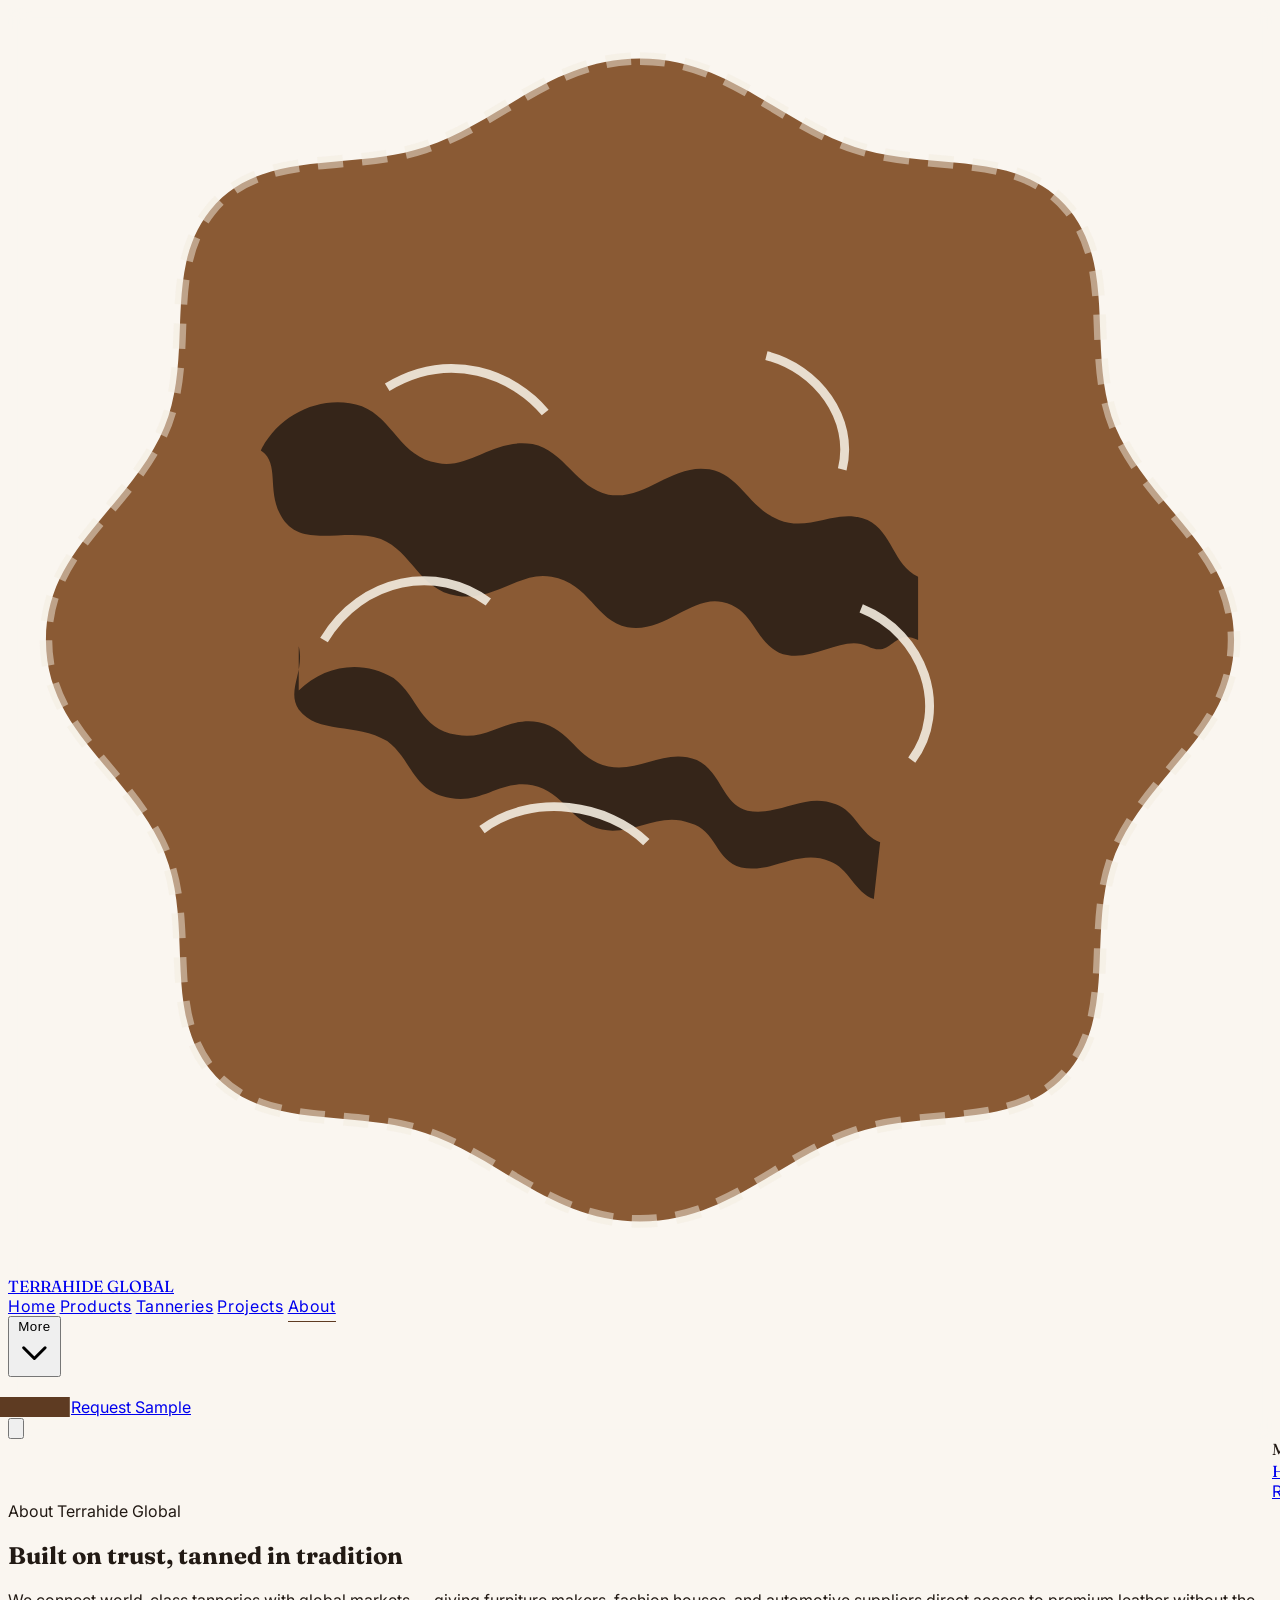
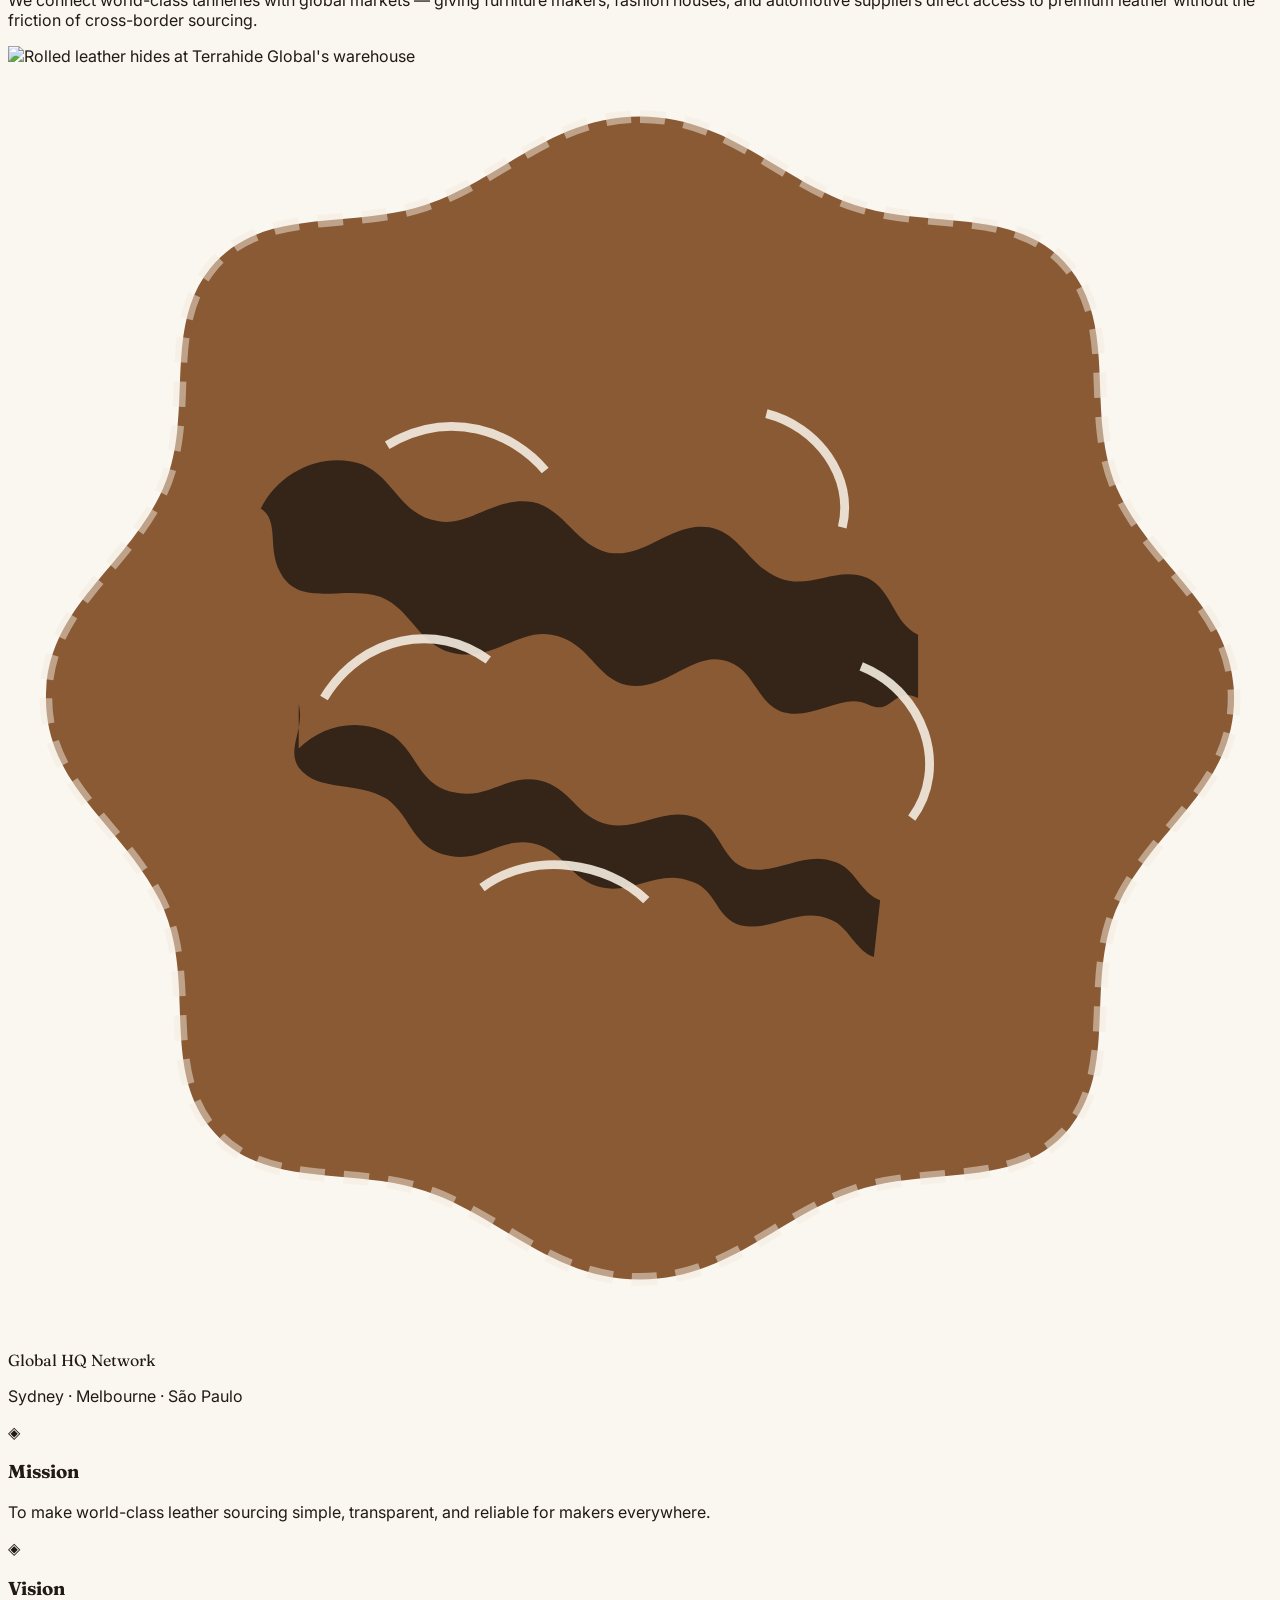
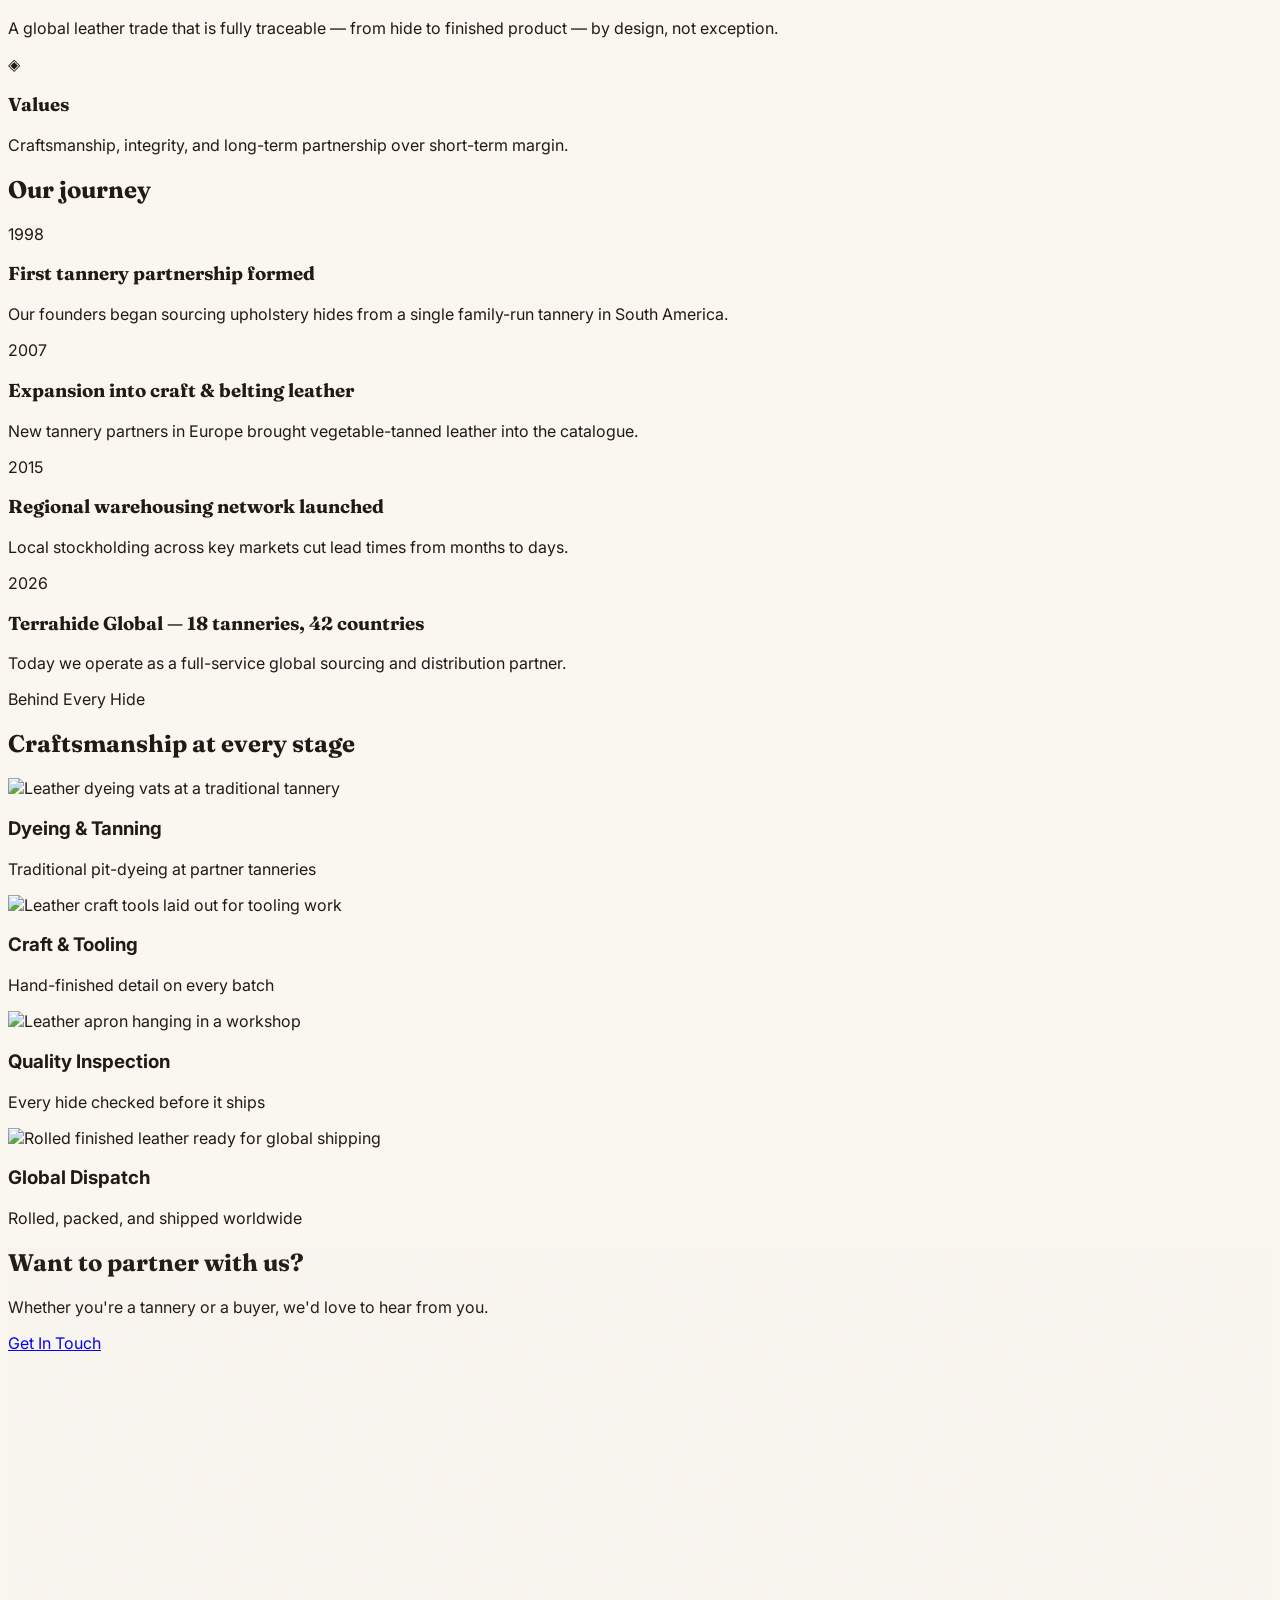
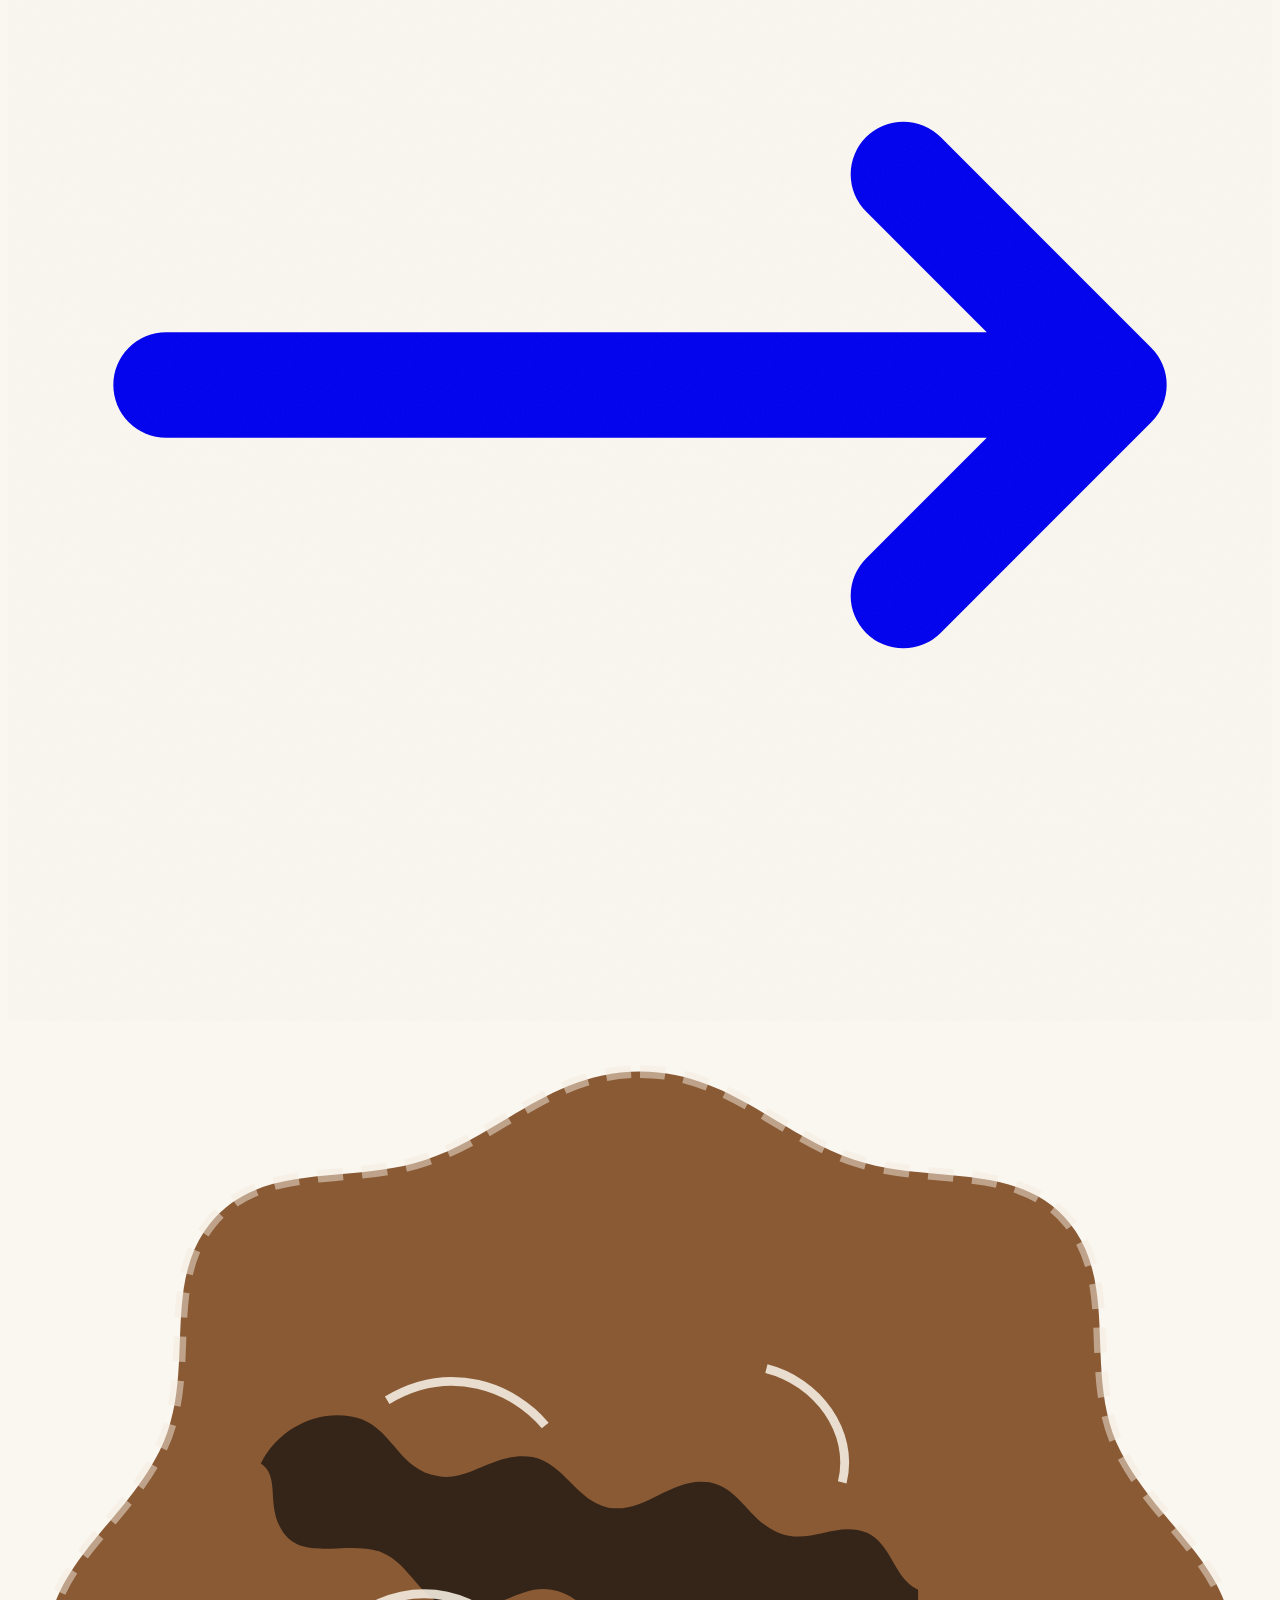
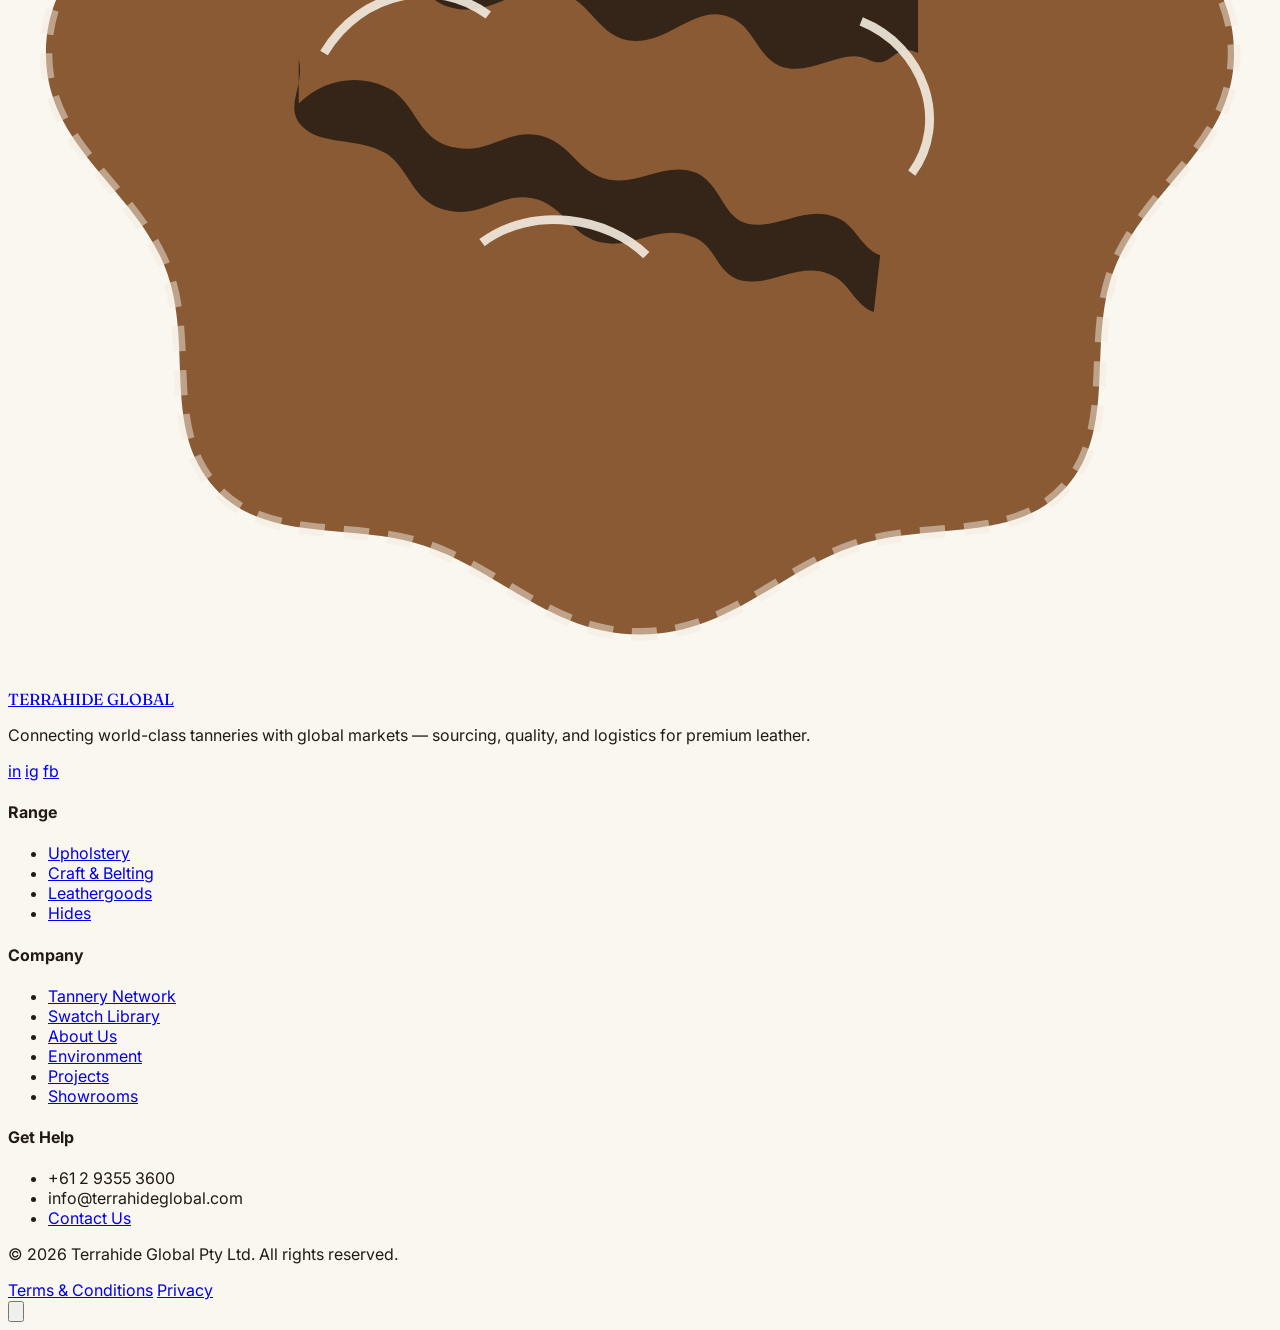
==== about.html @ cef11ac7 "Initial commit: Terrahide Global multi-page site Static HTML/Tailwind site with 9 pages (home, produ" ====
<!doctype html>
<html lang="en">
<head>
<meta charset="UTF-8" />
<meta name="viewport" content="width=device-width, initial-scale=1.0" />
<title>About Us — TERRAHIDE GLOBAL</title>
<meta name="description" content="Terrahide Global's story — connecting world-class tanneries with global markets through trusted sourcing and logistics." />
<link rel="icon" href="assets/img/logo-mark.svg" type="image/svg+xml" />
<link rel="preconnect" href="https://fonts.googleapis.com">
<link rel="preconnect" href="https://fonts.gstatic.com" crossorigin>
<link href="https://fonts.googleapis.com/css2?family=Fraunces:ital,opsz,wght@0,9..144,300;0,9..144,400;0,9..144,500;0,9..144,600;1,9..144,400&family=Inter:wght@300;400;500;600;700&display=swap" rel="stylesheet">
<script src="https://cdn.tailwindcss.com"></script>
<script>
  tailwind.config = { theme: { extend: { colors: { hide:{DEFAULT:'#8A5A34',dark:'#5E3B22',light:'#C89B6C'}, ink:{DEFAULT:'#221A14',soft:'#4A3B30'}, cream:'#F3EBDF', sand:'#FAF6F0', line:'#E4D7C6' }, fontFamily:{ display:['Fraunces','serif'], sans:['Inter','sans-serif'] } } } }
</script>
<link rel="stylesheet" href="assets/css/site.css" />
</head>
<body class="bg-sand text-ink antialiased">

<div id="page-loader"><div class="flex flex-col items-center gap-4"><img src="assets/img/logo-mark.svg" class="w-14 h-14 floaty" alt="" /><span class="font-display italic text-hide tracking-wide">Terrahide Global</span></div></div>
<div id="scroll-progress"></div>
<div id="cursor-glow"></div>

<header id="site-nav" class="nav-shell fixed top-0 inset-x-0 z-50">
  <div class="max-w-7xl mx-auto px-6 lg:px-10">
    <div class="flex items-center justify-between h-20">
      <a href="index.html" class="flex items-center gap-3 group">
        <img src="assets/img/logo-mark.svg" class="w-10 h-10 transition-transform duration-500 group-hover:rotate-12" alt="Terrahide Global" />
        <span class="font-display text-xl tracking-tight leading-none">TERRAHIDE <span class="text-hide">GLOBAL</span></span>
      </a>
      <nav class="hidden lg:flex items-center gap-7 text-[12.5px] font-medium uppercase tracking-wide text-ink-soft">
        <a href="index.html" class="nav-link py-2">Home</a>
        <a href="products.html" class="nav-link py-2">Products</a>
        <a href="tanneries.html" class="nav-link py-2">Tanneries</a>
        <a href="projects.html" class="nav-link py-2">Projects</a>
        <a href="about.html" class="nav-link active py-2">About</a>

        <div class="group relative">
          <button class="nav-link py-2 flex items-center gap-1">More
            <svg class="w-3 h-3 transition-transform group-hover:rotate-180" fill="none" stroke="currentColor" viewBox="0 0 24 24"><path stroke-linecap="round" stroke-linejoin="round" stroke-width="2" d="M19 9l-7 7-7-7"/></svg>
          </button>
          <div class="mega-panel absolute right-0 top-full mt-3 w-56 bg-white rounded-2xl shadow-2xl shadow-ink/20 border border-line p-2">
            <a href="swatches.html" class="block px-4 py-2.5 rounded-xl hover:bg-cream transition-colors normal-case text-sm text-ink font-medium">Swatch Library</a>
            <a href="environment.html" class="block px-4 py-2.5 rounded-xl hover:bg-cream transition-colors normal-case text-sm text-ink font-medium">Environment</a>
            <a href="showrooms.html" class="block px-4 py-2.5 rounded-xl hover:bg-cream transition-colors normal-case text-sm text-ink font-medium">Showrooms</a>
          </div>
        </div>
      </nav>

      <div class="hidden lg:flex items-center gap-4">
        <a href="contact.html" class="text-[12.5px] font-medium uppercase tracking-wide text-ink-soft hover:text-hide transition-colors">Contact</a>
        <a href="contact.html" class="btn-hide bg-ink text-white text-[12.5px] font-semibold uppercase tracking-wide px-5 py-2.5 rounded-full whitespace-nowrap">Request Sample</a>
      </div>
      <button id="menu-btn" class="lg:hidden w-10 h-10 flex items-center justify-center">
        <svg class="w-6 h-6" fill="none" stroke="currentColor" viewBox="0 0 24 24"><path stroke-linecap="round" stroke-linejoin="round" stroke-width="2" d="M4 6h16M4 12h16M4 18h16"/></svg>
      </button>
    </div>
  </div>
</header>

<div id="mobile-menu" class="fixed inset-0 z-[70] bg-ink text-white lg:hidden">
  <div class="flex justify-between items-center px-6 h-20">
    <span class="font-display text-lg">Menu</span>
    <button id="menu-close" class="w-10 h-10 flex items-center justify-center">
      <svg class="w-6 h-6" fill="none" stroke="currentColor" viewBox="0 0 24 24"><path stroke-linecap="round" stroke-linejoin="round" stroke-width="2" d="M6 18L18 6M6 6l12 12"/></svg>
    </button>
  </div>
  <nav class="flex flex-col gap-1 px-6 mt-6 text-2xl font-display">
    <a href="index.html" class="py-3 border-b border-white/10">Home</a>
    <a href="products.html" class="py-3 border-b border-white/10">Products</a>
    <a href="tanneries.html" class="py-3 border-b border-white/10">Tanneries</a>
    <a href="swatches.html" class="py-3 border-b border-white/10">Swatches</a>
    <a href="projects.html" class="py-3 border-b border-white/10">Projects</a>
    <a href="environment.html" class="py-3 border-b border-white/10">Environment</a>
    <a href="about.html" class="py-3 border-b border-white/10">About Us</a>
    <a href="showrooms.html" class="py-3 border-b border-white/10">Showrooms</a>
    <a href="contact.html" class="py-3">Contact</a>
  </nav>
  <a href="contact.html" class="mx-6 mt-8 block text-center bg-hide text-white rounded-full py-3.5 font-sans text-sm uppercase tracking-wide font-semibold">Request Sample</a>
</div>

<!-- Hero -->
<section class="pt-20">
  <div class="max-w-7xl mx-auto px-6 lg:px-10 py-16 grid lg:grid-cols-2 gap-12 items-center">
    <div class="reveal">
      <span class="text-hide-dark uppercase text-xs tracking-[0.3em] font-semibold">About Terrahide Global</span>
      <h1 class="font-display text-5xl lg:text-6xl mt-4 leading-tight">Built on trust, tanned in tradition</h1>
      <p class="text-ink-soft mt-6 leading-relaxed">We connect world-class tanneries with global markets — giving furniture makers, fashion houses, and automotive suppliers direct access to premium leather without the friction of cross-border sourcing.</p>
    </div>
    <div class="relative reveal-scale">
      <img src="https://images.unsplash.com/photo-1719471497337-dfd794f3176b?q=80&w=1200&auto=format&fit=crop" class="rounded-3xl w-full h-[420px] object-cover" alt="Rolled leather hides at Terrahide Global's warehouse" />
      <div class="absolute -bottom-6 -left-6 bg-white rounded-2xl shadow-xl p-5 flex items-center gap-3 floaty-slow">
        <img src="assets/img/logo-mark.svg" class="w-9 h-9" alt="" />
        <div>
          <p class="font-display leading-tight">Global HQ Network</p>
          <p class="text-xs text-ink-soft">Sydney · Melbourne · São Paulo</p>
        </div>
      </div>
    </div>
  </div>
</section>

<!-- Mission / Vision / Values -->
<section class="bg-cream py-24">
  <div class="max-w-7xl mx-auto px-6 lg:px-10 grid md:grid-cols-3 gap-7 reveal-stagger">
    <div class="bg-white p-8 rounded-2xl border border-line">
      <span class="w-12 h-12 rounded-full bg-hide/10 flex items-center justify-center text-hide text-xl mb-5">◈</span>
      <h3 class="font-display text-2xl mb-3">Mission</h3>
      <p class="text-sm text-ink-soft leading-relaxed">To make world-class leather sourcing simple, transparent, and reliable for makers everywhere.</p>
    </div>
    <div class="bg-white p-8 rounded-2xl border border-line">
      <span class="w-12 h-12 rounded-full bg-hide/10 flex items-center justify-center text-hide text-xl mb-5">◈</span>
      <h3 class="font-display text-2xl mb-3">Vision</h3>
      <p class="text-sm text-ink-soft leading-relaxed">A global leather trade that is fully traceable — from hide to finished product — by design, not exception.</p>
    </div>
    <div class="bg-white p-8 rounded-2xl border border-line">
      <span class="w-12 h-12 rounded-full bg-hide/10 flex items-center justify-center text-hide text-xl mb-5">◈</span>
      <h3 class="font-display text-2xl mb-3">Values</h3>
      <p class="text-sm text-ink-soft leading-relaxed">Craftsmanship, integrity, and long-term partnership over short-term margin.</p>
    </div>
  </div>
</section>

<!-- Timeline -->
<section class="max-w-4xl mx-auto px-6 lg:px-10 py-24">
  <h2 class="font-display text-4xl mb-16 text-center reveal">Our journey</h2>
  <div class="relative pl-10">
    <div class="tl-line absolute left-[7px] top-2 bottom-2 w-0.5 bg-hide/30"></div>

    <div class="relative mb-14 reveal-left">
      <span class="absolute -left-10 top-1 w-4 h-4 rounded-full bg-hide border-4 border-sand"></span>
      <span class="text-hide-dark font-semibold text-sm uppercase tracking-wide">1998</span>
      <h3 class="font-display text-2xl mt-1">First tannery partnership formed</h3>
      <p class="text-ink-soft mt-2 leading-relaxed">Our founders began sourcing upholstery hides from a single family-run tannery in South America.</p>
    </div>

    <div class="relative mb-14 reveal-left" style="transition-delay:.1s">
      <span class="absolute -left-10 top-1 w-4 h-4 rounded-full bg-hide border-4 border-sand"></span>
      <span class="text-hide-dark font-semibold text-sm uppercase tracking-wide">2007</span>
      <h3 class="font-display text-2xl mt-1">Expansion into craft &amp; belting leather</h3>
      <p class="text-ink-soft mt-2 leading-relaxed">New tannery partners in Europe brought vegetable-tanned leather into the catalogue.</p>
    </div>

    <div class="relative mb-14 reveal-left" style="transition-delay:.2s">
      <span class="absolute -left-10 top-1 w-4 h-4 rounded-full bg-hide border-4 border-sand"></span>
      <span class="text-hide-dark font-semibold text-sm uppercase tracking-wide">2015</span>
      <h3 class="font-display text-2xl mt-1">Regional warehousing network launched</h3>
      <p class="text-ink-soft mt-2 leading-relaxed">Local stockholding across key markets cut lead times from months to days.</p>
    </div>

    <div class="relative reveal-left" style="transition-delay:.3s">
      <span class="absolute -left-10 top-1 w-4 h-4 rounded-full bg-hide border-4 border-sand"></span>
      <span class="text-hide-dark font-semibold text-sm uppercase tracking-wide">2026</span>
      <h3 class="font-display text-2xl mt-1">Terrahide Global — 18 tanneries, 42 countries</h3>
      <p class="text-ink-soft mt-2 leading-relaxed">Today we operate as a full-service global sourcing and distribution partner.</p>
    </div>
  </div>
</section>

<!-- Craftsmanship -->
<section class="bg-ink py-24 overflow-hidden">
  <div class="max-w-7xl mx-auto px-6 lg:px-10">
    <div class="flex items-end justify-between mb-12 reveal">
      <div>
        <span class="text-hide-light uppercase text-xs tracking-[0.3em] font-semibold">Behind Every Hide</span>
        <h2 class="font-display text-4xl text-white mt-3">Craftsmanship at every stage</h2>
      </div>
    </div>
    <div class="grid sm:grid-cols-2 lg:grid-cols-4 gap-7 reveal-stagger">
      <div class="group tilt-card">
        <div class="rounded-2xl overflow-hidden aspect-square mb-4">
          <img src="https://images.unsplash.com/photo-1768213470228-995720632f58?q=80&w=500&auto=format&fit=crop" class="hover-img w-full h-full object-cover" alt="Leather dyeing vats at a traditional tannery" />
        </div>
        <h3 class="text-white font-semibold">Dyeing &amp; Tanning</h3>
        <p class="text-white/50 text-sm">Traditional pit-dyeing at partner tanneries</p>
      </div>
      <div class="group tilt-card">
        <div class="rounded-2xl overflow-hidden aspect-square mb-4">
          <img src="https://images.unsplash.com/photo-1628483211662-9bcc692c46dc?q=80&w=500&auto=format&fit=crop" class="hover-img w-full h-full object-cover" alt="Leather craft tools laid out for tooling work" />
        </div>
        <h3 class="text-white font-semibold">Craft &amp; Tooling</h3>
        <p class="text-white/50 text-sm">Hand-finished detail on every batch</p>
      </div>
      <div class="group tilt-card">
        <div class="rounded-2xl overflow-hidden aspect-square mb-4">
          <img src="https://images.unsplash.com/photo-1755924648847-f733ed2818c8?q=80&w=500&auto=format&fit=crop" class="hover-img w-full h-full object-cover" alt="Leather apron hanging in a workshop" />
        </div>
        <h3 class="text-white font-semibold">Quality Inspection</h3>
        <p class="text-white/50 text-sm">Every hide checked before it ships</p>
      </div>
      <div class="group tilt-card">
        <div class="rounded-2xl overflow-hidden aspect-square mb-4">
          <img src="https://images.unsplash.com/photo-1747253523365-855fa9288d83?q=80&w=500&auto=format&fit=crop" class="hover-img w-full h-full object-cover" alt="Rolled finished leather ready for global shipping" />
        </div>
        <h3 class="text-white font-semibold">Global Dispatch</h3>
        <p class="text-white/50 text-sm">Rolled, packed, and shipped worldwide</p>
      </div>
    </div>
  </div>
</section>

<!-- CTA -->
<section class="max-w-7xl mx-auto px-6 lg:px-10 py-24">
  <div class="relative rounded-3xl overflow-hidden bg-hide-dark grain reveal-scale">
    <div class="absolute -right-10 -top-16 w-72 h-72 rounded-full bg-white/10 blur-3xl"></div>
    <div class="relative px-8 py-16 lg:py-20 text-center max-w-2xl mx-auto">
      <h2 class="font-display text-white text-4xl lg:text-5xl leading-tight">Want to partner with us?</h2>
      <p class="text-white/70 mt-4">Whether you're a tannery or a buyer, we'd love to hear from you.</p>
      <a href="contact.html" class="btn-hide inline-flex items-center gap-2 bg-white text-ink mt-8 text-sm font-semibold uppercase tracking-wide px-7 py-4 rounded-full">
        Get In Touch
        <svg class="w-4 h-4" fill="none" stroke="currentColor" viewBox="0 0 24 24"><path stroke-linecap="round" stroke-linejoin="round" stroke-width="2" d="M17 8l4 4m0 0l-4 4m4-4H3"/></svg>
      </a>
    </div>
  </div>
</section>

<footer class="bg-ink text-white/70 pt-20 pb-8">
  <div class="max-w-7xl mx-auto px-6 lg:px-10 grid md:grid-cols-5 gap-10">
    <div class="md:col-span-2">
      <a href="index.html" class="flex items-center gap-3 mb-4">
        <img src="assets/img/logo-mark.svg" class="w-9 h-9" alt="" />
        <span class="font-display text-lg text-white">TERRAHIDE GLOBAL</span>
      </a>
      <p class="text-sm leading-relaxed max-w-xs">Connecting world-class tanneries with global markets — sourcing, quality, and logistics for premium leather.</p>
      <div class="flex gap-3 mt-6">
        <a href="#" class="w-9 h-9 rounded-full border border-white/20 flex items-center justify-center hover:bg-hide hover:border-hide transition-colors">in</a>
        <a href="#" class="w-9 h-9 rounded-full border border-white/20 flex items-center justify-center hover:bg-hide hover:border-hide transition-colors">ig</a>
        <a href="#" class="w-9 h-9 rounded-full border border-white/20 flex items-center justify-center hover:bg-hide hover:border-hide transition-colors">fb</a>
      </div>
    </div>
    <div>
      <h4 class="text-white text-sm font-semibold uppercase tracking-wide mb-4">Range</h4>
      <ul class="space-y-2 text-sm">
        <li><a href="products.html#upholstery" class="hover:text-white transition-colors">Upholstery</a></li>
        <li><a href="products.html#craft" class="hover:text-white transition-colors">Craft &amp; Belting</a></li>
        <li><a href="products.html#goods" class="hover:text-white transition-colors">Leathergoods</a></li>
        <li><a href="products.html#hides" class="hover:text-white transition-colors">Hides</a></li>
      </ul>
    </div>
    <div>
      <h4 class="text-white text-sm font-semibold uppercase tracking-wide mb-4">Company</h4>
      <ul class="space-y-2 text-sm">
                <li><a href="tanneries.html" class="hover:text-white transition-colors">Tannery Network</a></li>
        <li><a href="swatches.html" class="hover:text-white transition-colors">Swatch Library</a></li>
<li><a href="about.html" class="hover:text-white transition-colors">About Us</a></li>
        <li><a href="environment.html" class="hover:text-white transition-colors">Environment</a></li>
        <li><a href="projects.html" class="hover:text-white transition-colors">Projects</a></li>
        <li><a href="showrooms.html" class="hover:text-white transition-colors">Showrooms</a></li>
      </ul>
    </div>
    <div>
      <h4 class="text-white text-sm font-semibold uppercase tracking-wide mb-4">Get Help</h4>
      <ul class="space-y-2 text-sm">
        <li>+61 2 9355 3600</li>
        <li>info@terrahideglobal.com</li>
        <li><a href="contact.html" class="hover:text-white transition-colors">Contact Us</a></li>
      </ul>
    </div>
  </div>
  <div class="max-w-7xl mx-auto px-6 lg:px-10 mt-14 pt-6 border-t border-white/10 flex flex-col sm:flex-row justify-between gap-3 text-xs">
    <p>© 2026 Terrahide Global Pty Ltd. All rights reserved.</p>
    <div class="flex gap-6">
      <a href="#" class="hover:text-white transition-colors">Terms &amp; Conditions</a>
      <a href="#" class="hover:text-white transition-colors">Privacy</a>
    </div>
  </div>
</footer>

<button id="back-to-top" class="fixed bottom-6 right-6 z-40 w-12 h-12 rounded-full bg-ink text-white flex items-center justify-center shadow-xl hover:bg-hide transition-colors">
  <svg class="w-5 h-5" fill="none" stroke="currentColor" viewBox="0 0 24 24"><path stroke-linecap="round" stroke-linejoin="round" stroke-width="2" d="M5 15l7-7 7 7"/></svg>
</button>

<script src="assets/js/site.js"></script>
</body>
</html>
---- assets/css/site.css ----
/* ===================== TERRAHIDE GLOBAL — shared styles ===================== */

:root{
  --th-bg: #FAF6F0;
  --th-ink: #221A14;
  --th-ink-soft: #4A3B30;
  --th-hide: #8A5A34;
  --th-hide-dark: #5E3B22;
  --th-hide-light: #C89B6C;
  --th-map: #2E2117;
  --th-line: #E4D7C6;
  --th-cream: #F3EBDF;
}

*{ scroll-behavior: smooth; }

body{
  background-color: var(--th-bg);
  color: var(--th-ink);
  font-family: 'Inter', ui-sans-serif, system-ui, -apple-system, sans-serif;
}

.font-display{
  font-family: 'Fraunces', 'Playfair Display', ui-serif, Georgia, serif;
}

/* Reveal-on-scroll */
.reveal{
  opacity: 0;
  transform: translateY(28px);
  transition: opacity 0.9s cubic-bezier(.22,.68,0,1), transform 0.9s cubic-bezier(.22,.68,0,1);
  will-change: opacity, transform;
}
.reveal.is-visible{
  opacity: 1;
  transform: translateY(0);
}
.reveal-scale{
  opacity: 0;
  transform: scale(0.94);
  transition: opacity 1s ease, transform 1s cubic-bezier(.22,.68,0,1);
}
.reveal-scale.is-visible{
  opacity: 1;
  transform: scale(1);
}
.reveal-left{
  opacity: 0;
  transform: translateX(-32px);
  transition: opacity 0.9s ease, transform 0.9s cubic-bezier(.22,.68,0,1);
}
.reveal-left.is-visible{ opacity: 1; transform: translateX(0); }
.reveal-right{
  opacity: 0;
  transform: translateX(32px);
  transition: opacity 0.9s ease, transform 0.9s cubic-bezier(.22,.68,0,1);
}
.reveal-right.is-visible{ opacity: 1; transform: translateX(0); }

.reveal-stagger > * {
  opacity: 0;
  transform: translateY(24px);
  transition: opacity 0.7s ease, transform 0.7s cubic-bezier(.22,.68,0,1);
}
.reveal-stagger.is-visible > *{ opacity: 1; transform: translateY(0); }
.reveal-stagger.is-visible > *:nth-child(1){ transition-delay: 0.05s; }
.reveal-stagger.is-visible > *:nth-child(2){ transition-delay: 0.14s; }
.reveal-stagger.is-visible > *:nth-child(3){ transition-delay: 0.23s; }
.reveal-stagger.is-visible > *:nth-child(4){ transition-delay: 0.32s; }
.reveal-stagger.is-visible > *:nth-child(5){ transition-delay: 0.41s; }
.reveal-stagger.is-visible > *:nth-child(6){ transition-delay: 0.5s; }

/* Top progress bar */
#scroll-progress{
  position: fixed; top: 0; left: 0; height: 3px;
  background: linear-gradient(90deg, var(--th-hide-light), var(--th-hide-dark));
  width: 0%;
  z-index: 60;
  transition: width 0.1s linear;
}

/* Nav */
.nav-shell{
  backdrop-filter: blur(10px);
  background: rgba(250,246,240,0.86);
  transition: box-shadow .35s ease, background .35s ease;
}
.nav-shell.scrolled{
  box-shadow: 0 8px 30px -18px rgba(34,26,20,0.35);
}

.nav-link{
  position: relative;
  letter-spacing: .04em;
}
.nav-link::after{
  content:"";
  position:absolute; left:0; bottom:-6px;
  width:0%; height:1.5px;
  background: var(--th-hide-dark);
  transition: width .35s cubic-bezier(.22,.68,0,1);
}
.nav-link:hover::after, .nav-link.active::after{ width:100%; }

/* Mega dropdown */
.mega-panel{
  opacity:0; visibility:hidden; transform: translateY(-8px);
  transition: opacity .3s ease, transform .3s ease, visibility .3s;
}
.group:hover .mega-panel, .mega-panel.force-open{
  opacity:1; visibility:visible; transform: translateY(0);
}

/* Buttons */
.btn-hide{
  position:relative; overflow:hidden;
  isolation:isolate;
}
.btn-hide::before{
  content:"";
  position:absolute; inset:0;
  background: var(--th-hide-dark);
  transform: translateX(-101%);
  transition: transform .45s cubic-bezier(.22,.68,0,1);
  z-index:-1;
}
.btn-hide:hover::before{ transform: translateX(0); }

.btn-outline{
  position:relative; overflow:hidden; isolation:isolate;
}
.btn-outline::before{
  content:"";
  position:absolute; inset:0;
  background: var(--th-ink);
  transform: translateX(-101%);
  transition: transform .45s cubic-bezier(.22,.68,0,1);
  z-index:-1;
}
.btn-outline:hover::before{ transform: translateX(0); }
.btn-outline:hover{ color:#fff !important; border-color: var(--th-ink) !important; }

/* Cards */
.hover-card{
  transition: transform .5s cubic-bezier(.22,.68,0,1), box-shadow .5s ease;
}
.hover-card:hover{
  transform: translateY(-8px);
  box-shadow: 0 30px 60px -30px rgba(34,26,20,0.45);
}
.hover-img{
  transition: transform .8s cubic-bezier(.22,.68,0,1), filter .8s ease;
}
.hover-card:hover .hover-img{
  transform: scale(1.08);
}

/* Marquee */
.marquee-track{
  display:flex;
  width: max-content;
  animation: marquee 32s linear infinite;
}
@keyframes marquee{
  from{ transform: translateX(0); }
  to{ transform: translateX(-50%); }
}
.marquee-wrap:hover .marquee-track{ animation-play-state: paused; }

/* Floating hide-map badge animation */
@keyframes floaty{
  0%,100%{ transform: translateY(0) rotate(0deg); }
  50%{ transform: translateY(-14px) rotate(2deg); }
}
.floaty{ animation: floaty 6s ease-in-out infinite; }

@keyframes floaty-slow{
  0%,100%{ transform: translateY(0); }
  50%{ transform: translateY(-22px); }
}
.floaty-slow{ animation: floaty-slow 8s ease-in-out infinite; }

/* Ken burns hero */
@keyframes kenburns{
  0%{ transform: scale(1); }
  100%{ transform: scale(1.12); }
}
.kenburns{ animation: kenburns 14s ease-out forwards; }

/* Grain texture overlay */
.grain::after{
  content:"";
  position:absolute; inset:0;
  pointer-events:none;
  opacity: .05;
  background-image:url("data:image/svg+xml,%3Csvg xmlns='http://www.w3.org/2000/svg' width='120' height='120'%3E%3Cfilter id='n'%3E%3CfeTurbulence type='fractalNoise' baseFrequency='0.9' numOctaves='2' stitchTiles='stitch'/%3E%3C/filter%3E%3Crect width='100%25' height='100%25' filter='url(%23n)'/%3E%3C/svg%3E");
}

/* Counter numbers */
.stat-num{ font-variant-numeric: tabular-nums; }

/* Underline link */
.link-underline{
  background-image: linear-gradient(var(--th-hide-dark), var(--th-hide-dark));
  background-position: 0 100%;
  background-repeat: no-repeat;
  background-size: 0% 1.5px;
  transition: background-size .4s cubic-bezier(.22,.68,0,1);
}
.link-underline:hover{ background-size: 100% 1.5px; }

/* Loader */
#page-loader{
  position:fixed; inset:0; z-index:100;
  background: var(--th-bg);
  display:flex; align-items:center; justify-content:center;
  transition: opacity .6s ease, visibility .6s ease;
}
#page-loader.loaded{ opacity:0; visibility:hidden; }

/* Custom scrollbar */
::-webkit-scrollbar{ width:10px; height:10px; }
::-webkit-scrollbar-track{ background: var(--th-cream); }
::-webkit-scrollbar-thumb{ background: var(--th-hide-light); border-radius:8px; }
::-webkit-scrollbar-thumb:hover{ background: var(--th-hide-dark); }

/* Mobile menu slide */
#mobile-menu{
  transform: translateX(100%);
  transition: transform .5s cubic-bezier(.22,.68,0,1);
}
#mobile-menu.open{ transform: translateX(0); }

/* Back to top */
#back-to-top{
  opacity:0; pointer-events:none; transform: translateY(12px) scale(.9);
  transition: all .35s ease;
}
#back-to-top.show{ opacity:1; pointer-events:auto; transform: translateY(0) scale(1); }

/* Cursor dot accent (desktop only, decorative) */
.dot-accent{
  width:6px; height:6px; border-radius:999px; background: var(--th-hide);
  display:inline-block;
}

/* Swatch tilt */
.swatch{
  transition: transform .5s cubic-bezier(.22,.68,0,1), box-shadow .5s ease;
}
.swatch:hover{ transform: rotate(-3deg) translateY(-6px); box-shadow: 0 22px 40px -20px rgba(34,26,20,.5); }

/* Accordion */
.acc-panel{
  max-height:0; overflow:hidden;
  transition: max-height .5s cubic-bezier(.22,.68,0,1);
}
.acc-icon{ transition: transform .4s ease; }
.acc-item.open .acc-icon{ transform: rotate(45deg); }

/* Timeline line grow */
.tl-line{
  transform-origin: top;
  transform: scaleY(0);
  transition: transform 1.6s cubic-bezier(.22,.68,0,1);
}
.tl-line.is-visible{ transform: scaleY(1); }

/* ===================== New unique interactions ===================== */

/* 3D tilt card (JS sets --rx/--ry/--tz via pointermove) */
.tilt-card{
  transform: perspective(900px) rotateX(var(--rx, 0deg)) rotateY(var(--ry, 0deg)) translateZ(var(--tz, 0px));
  transition: transform .15s ease-out;
  transform-style: preserve-3d;
}
.tilt-card:hover{ transition: transform .05s linear; }

/* Magnetic buttons */
.magnetic{
  transition: transform .25s cubic-bezier(.22,.68,0,1);
}

/* Before/after compare slider */
.compare-wrap{
  position: relative;
  overflow: hidden;
  user-select: none;
  touch-action: pan-y;
}
.compare-after{
  position: absolute; inset: 0;
  clip-path: inset(0 var(--reveal, 50%) 0 0);
}
.compare-handle{
  position: absolute; top: 0; bottom: 0;
  left: var(--reveal, 50%);
  width: 3px;
  background: #FAF6F0;
  transform: translateX(-50%);
  cursor: ew-resize;
  z-index: 10;
}
.compare-handle::after{
  content: "⇔";
  position: absolute; top: 50%; left: 50%;
  transform: translate(-50%,-50%);
  width: 44px; height: 44px;
  background: #FAF6F0;
  color: #221A14;
  border-radius: 999px;
  display: flex; align-items: center; justify-content: center;
  font-size: 16px;
  box-shadow: 0 8px 24px rgba(0,0,0,.3);
}

/* Cursor-follow grain glow (desktop pointer) */
#cursor-glow{
  position: fixed;
  width: 340px; height: 340px;
  border-radius: 999px;
  pointer-events: none;
  z-index: 5;
  background: radial-gradient(circle, rgba(138,90,52,0.14), transparent 70%);
  transform: translate(-50%,-50%);
  opacity: 0;
  transition: opacity .4s ease;
  will-change: transform;
}
#cursor-glow.active{ opacity: 1; }

/* Texture chip (swatch library) */
.chip{
  cursor: pointer;
  transition: transform .35s cubic-bezier(.22,.68,0,1), box-shadow .35s ease;
  position: relative;
}
.chip:hover{ transform: translateY(-6px) scale(1.04); box-shadow: 0 20px 40px -18px rgba(34,26,20,.5); }
.chip.selected{ outline: 3px solid var(--th-hide-dark); outline-offset: 3px; }
.chip.selected::after{
  content: "✓";
  position: absolute; top: 8px; right: 8px;
  width: 22px; height: 22px;
  background: var(--th-hide-dark);
  color: #fff;
  border-radius: 999px;
  display: flex; align-items: center; justify-content: center;
  font-size: 11px;
  animation: pop-in .3s cubic-bezier(.22,.68,0,1);
}
@keyframes pop-in{
  from{ transform: scale(0); }
  to{ transform: scale(1); }
}

/* Route/world-map connecting line drawing (tannery network page) */
.route-path{
  stroke-dasharray: 1000;
  stroke-dashoffset: 1000;
  animation: draw-route 3.5s ease-in-out forwards;
  animation-play-state: paused;
}
.route-path.is-visible{ animation-play-state: running; }
@keyframes draw-route{
  to{ stroke-dashoffset: 0; }
}
.route-dot{
  opacity: 0;
  transform: scale(0);
  transition: opacity .4s ease, transform .4s cubic-bezier(.22,.68,0,1);
}
.route-dot.is-visible{ opacity: 1; transform: scale(1); }

/* Pulse ring for map pins */
@keyframes pulse-ring{
  0%{ transform: scale(0.6); opacity: .8; }
  100%{ transform: scale(2.2); opacity: 0; }
}
.pulse-ring{
  position: absolute; inset: 0;
  border-radius: 999px;
  border: 2px solid var(--th-hide-light);
  animation: pulse-ring 2.4s cubic-bezier(.22,.68,0,1) infinite;
}

/* Sticky horizontal scroll section indicator */
.hscroll-track{
  scrollbar-width: none;
}
.hscroll-track::-webkit-scrollbar{ display: none; }

/* Number ticker flip */
.flip-num{
  display: inline-block;
  transition: transform .5s cubic-bezier(.22,.68,0,1);
}

/* Split text reveal (letters) */
.split-char{
  display: inline-block;
  opacity: 0;
  transform: translateY(60%) rotate(6deg);
  transition: opacity .6s ease, transform .6s cubic-bezier(.22,.68,0,1);
}
.split-char.is-visible{ opacity: 1; transform: translateY(0) rotate(0); }

/* Drag-scroll cursor */
.drag-scroll{ cursor: grab; }
.drag-scroll:active{ cursor: grabbing; }

/* ===================== Hero image carousel ===================== */
[data-hero-carousel]{ isolation: isolate; }

.hero-slide{
  position: absolute; inset: 0;
  opacity: 0;
  transition: opacity 1.1s cubic-bezier(.22,.68,0,1);
  z-index: 1;
}
.hero-slide.active{
  opacity: 1;
  z-index: 2;
}
.hero-slide img{ transform: scale(1.02); }
.hero-slide.active img{ animation: kenburns 7s ease-out forwards; }

.hero-nav-btn{
  position: absolute; top: 50%; transform: translateY(-50%);
  z-index: 20;
  width: 42px; height: 42px;
  border-radius: 999px;
  background: rgba(255,255,255,0.16);
  backdrop-filter: blur(8px);
  border: 1px solid rgba(255,255,255,0.3);
  color: #fff;
  display: flex; align-items: center; justify-content: center;
  opacity: 0;
  transition: opacity .35s ease, background .3s ease, transform .3s ease;
}
[data-hero-carousel]:hover .hero-nav-btn{ opacity: 1; }
.hero-nav-btn:hover{ background: rgba(255,255,255,0.32); transform: translateY(-50%) scale(1.08); }

.hero-dot{
  width: 20px; height: 4px;
  border-radius: 999px;
  background: rgba(255,255,255,0.35);
  transition: background .35s ease, width .35s ease;
  cursor: pointer;
}
.hero-dot.active{ background: #FAF6F0; width: 30px; }

.hero-progress circle[data-hero-ring]{
  transition: stroke-dashoffset .1s linear;
}
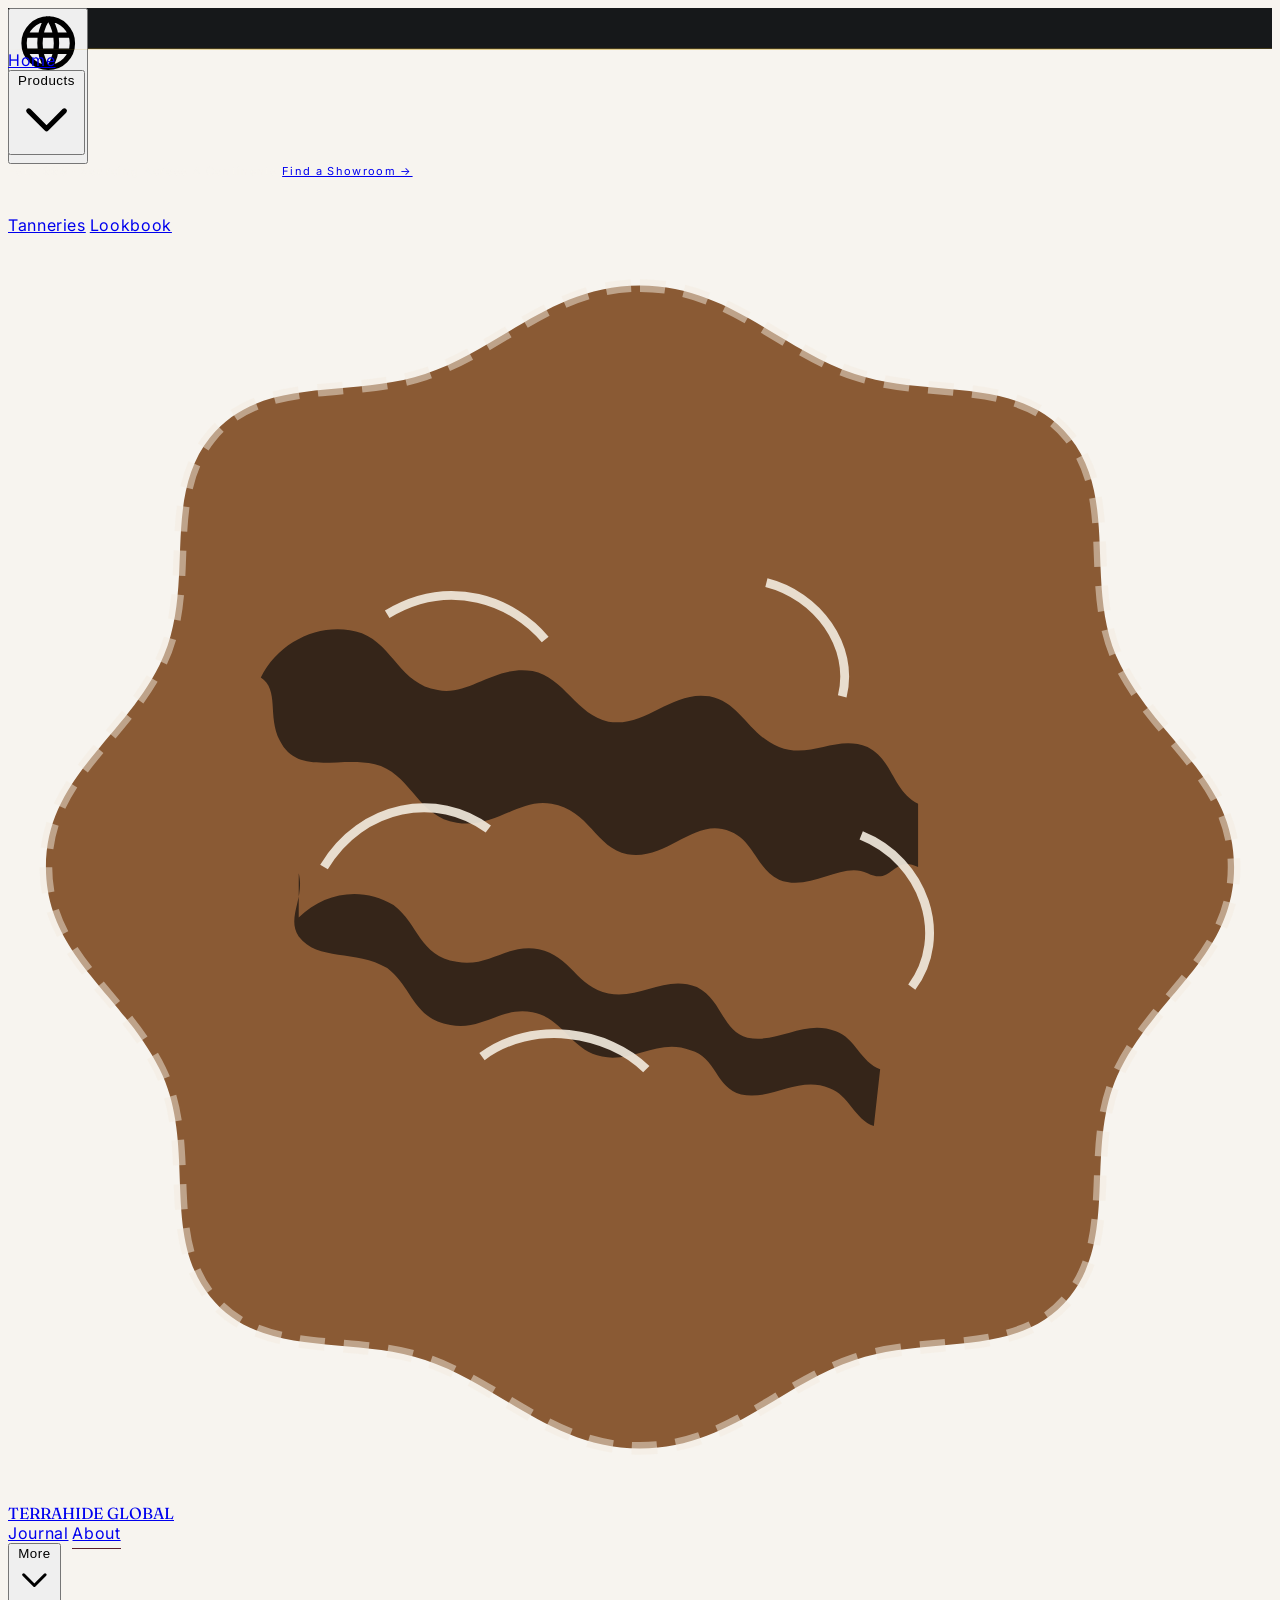
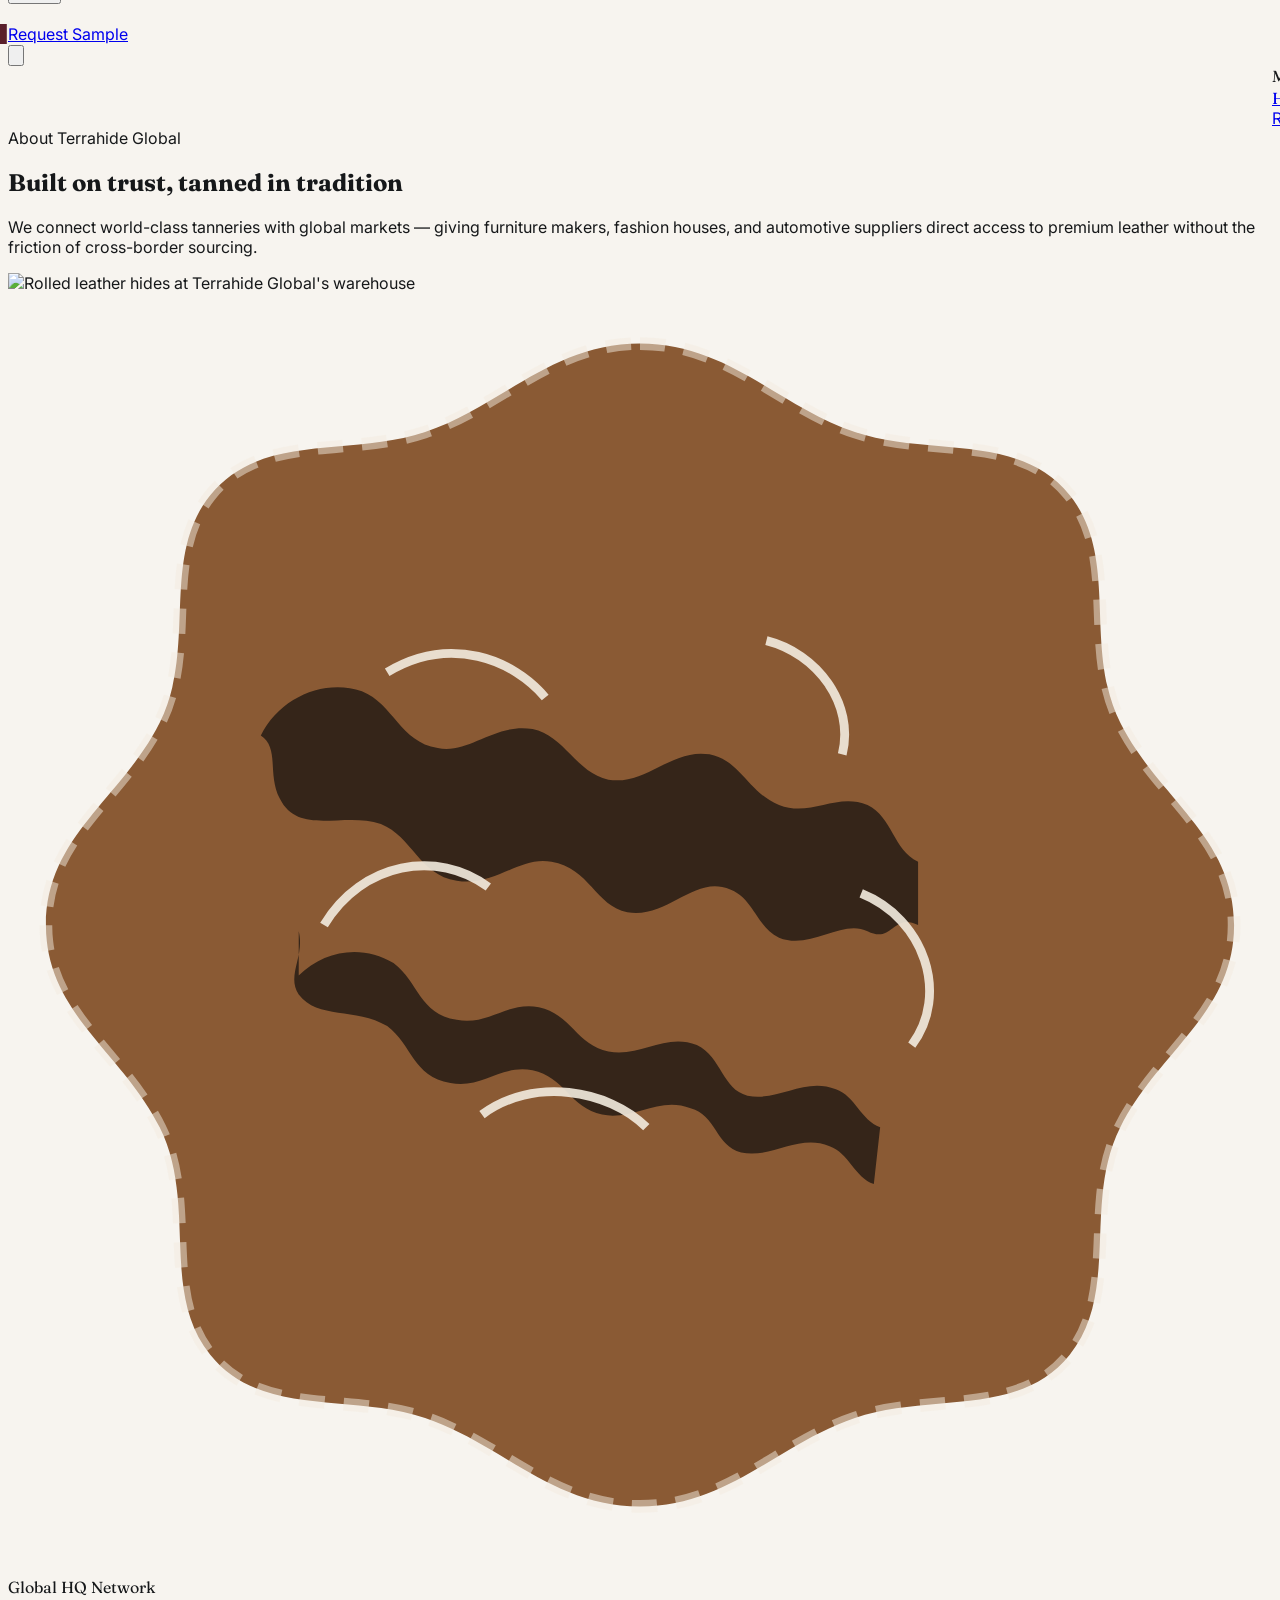
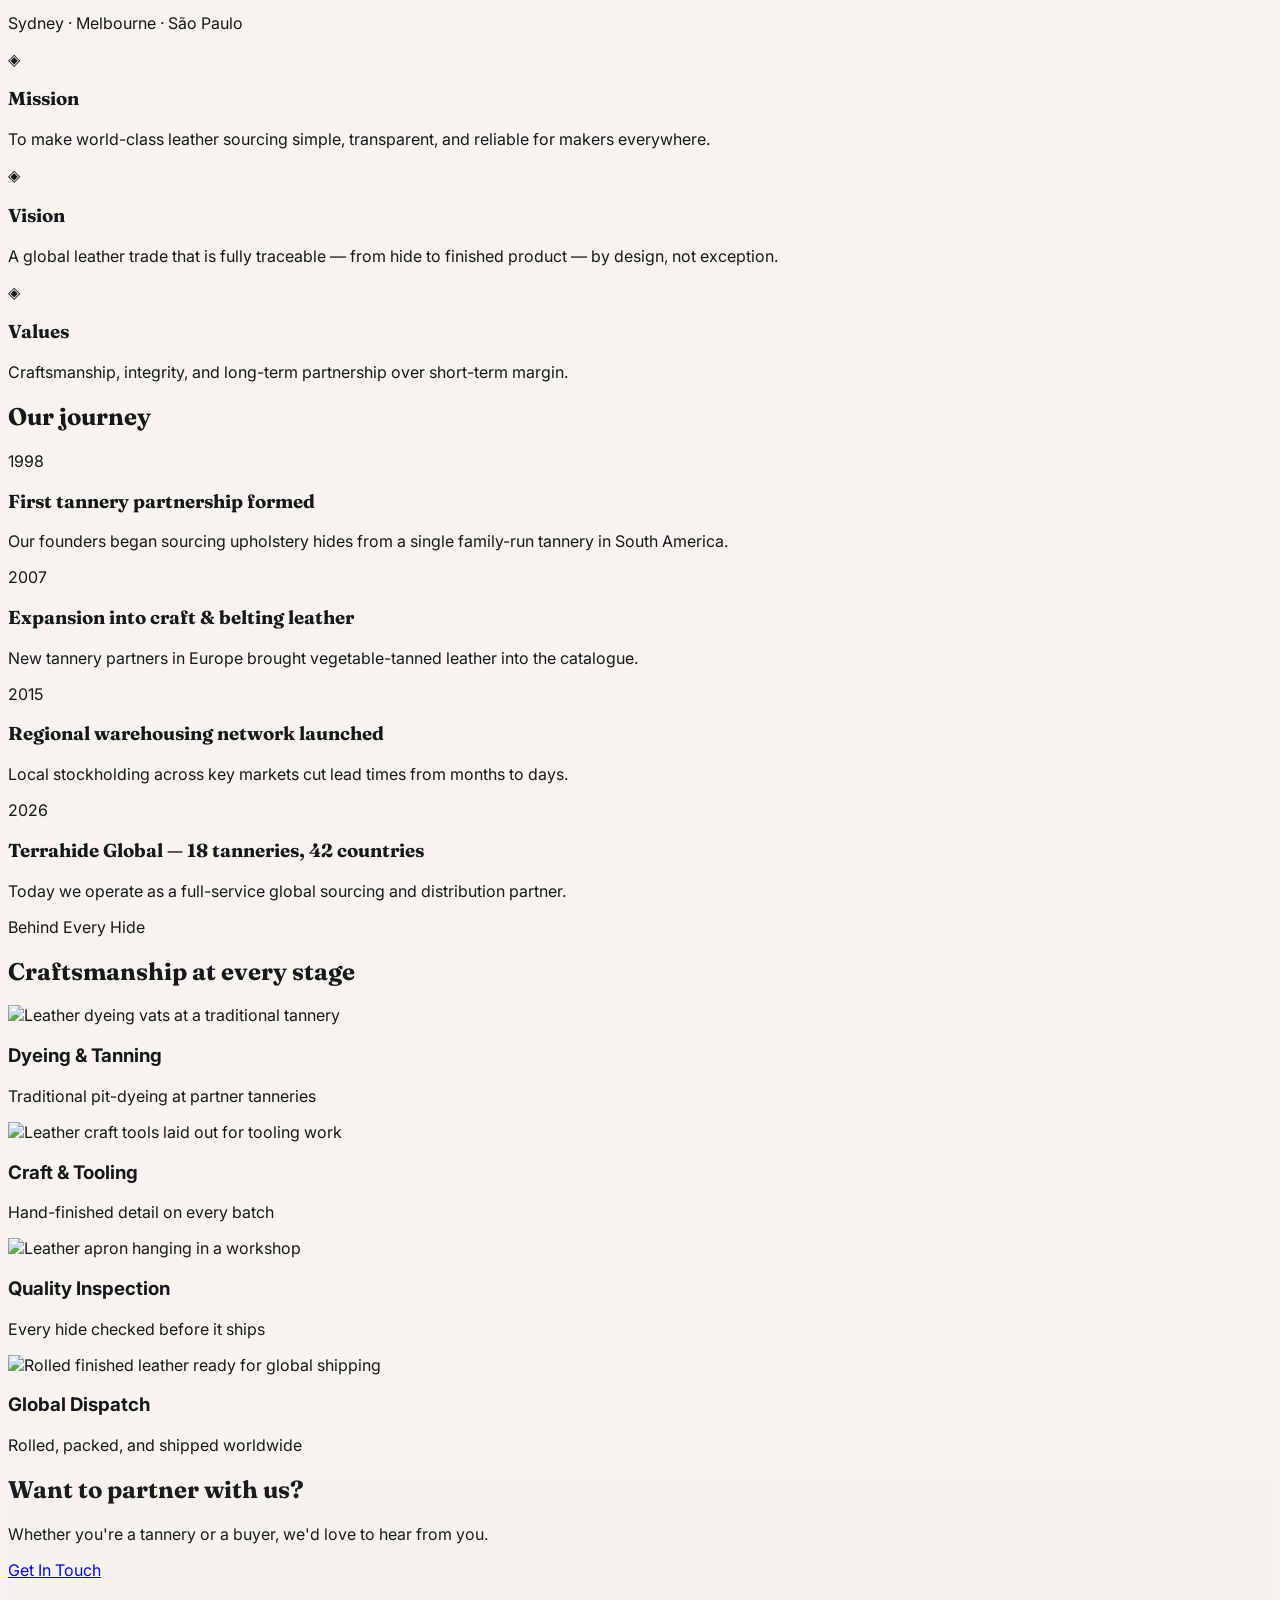
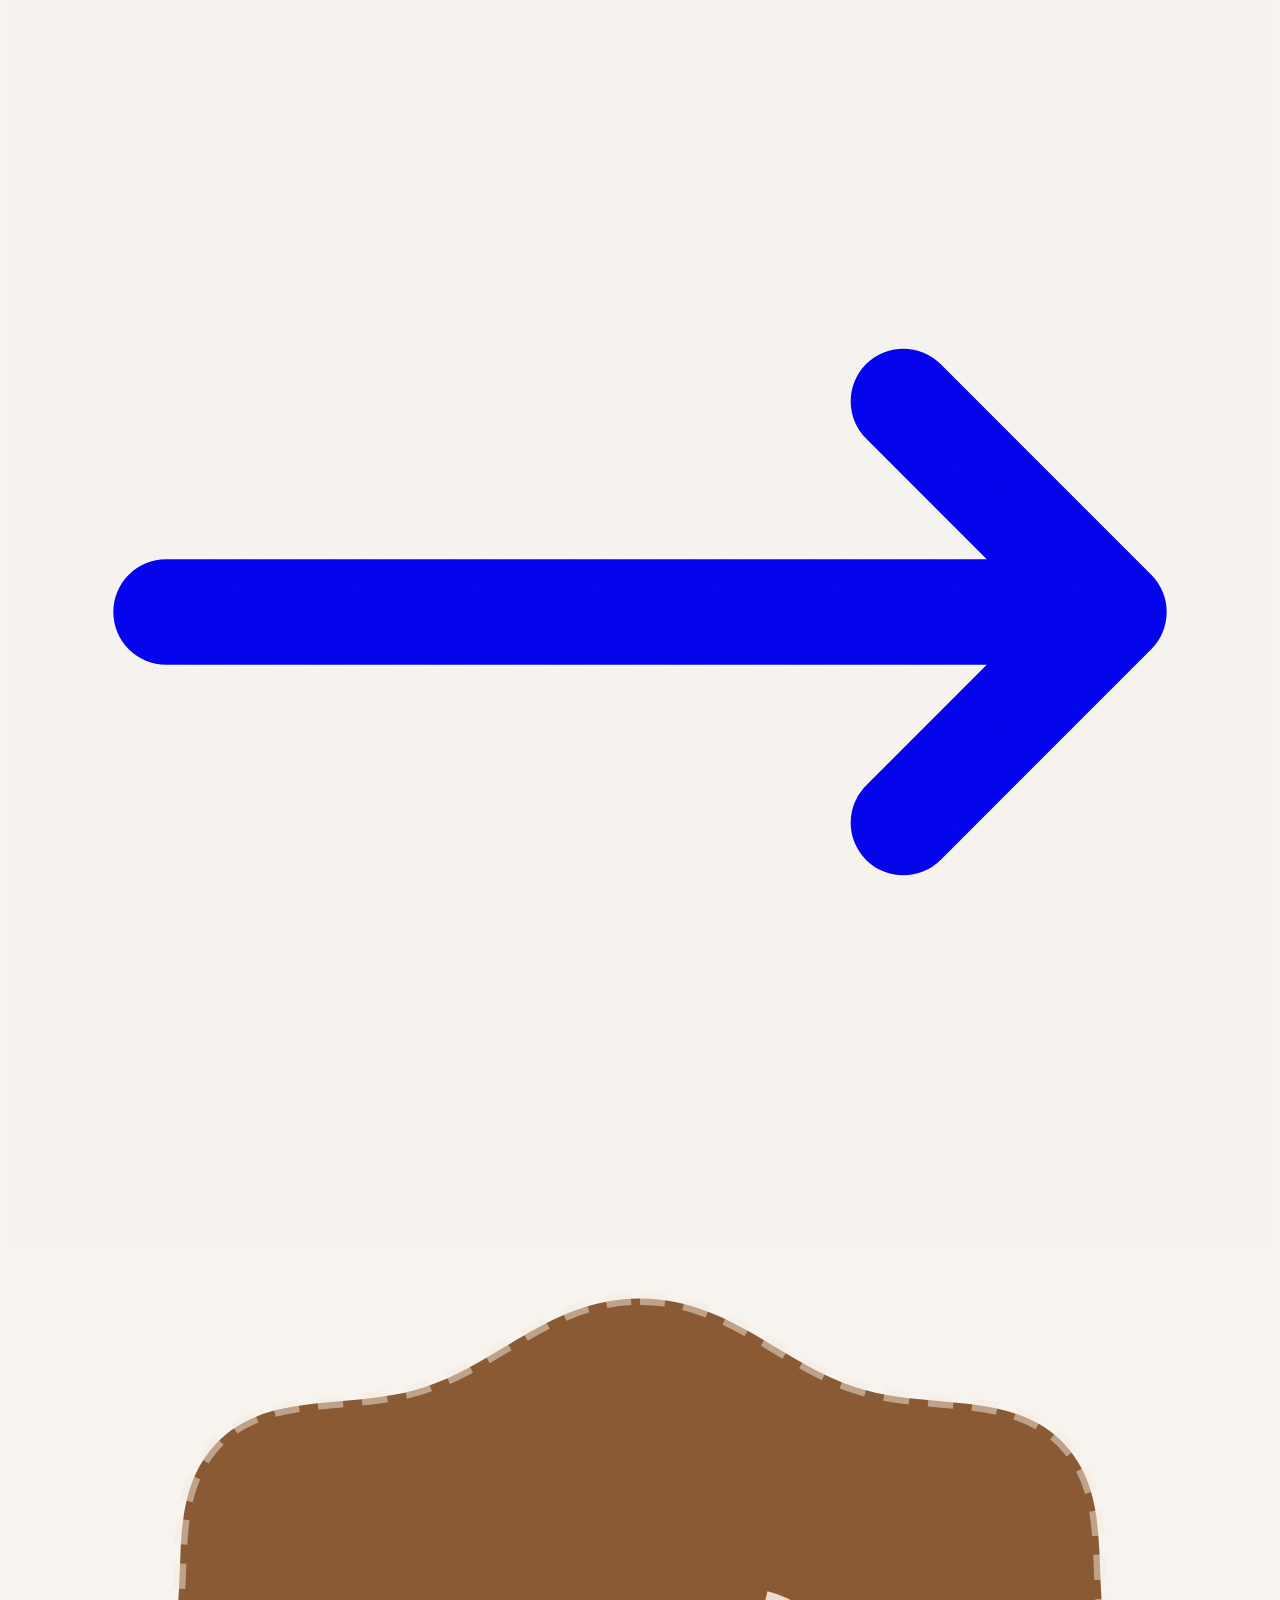
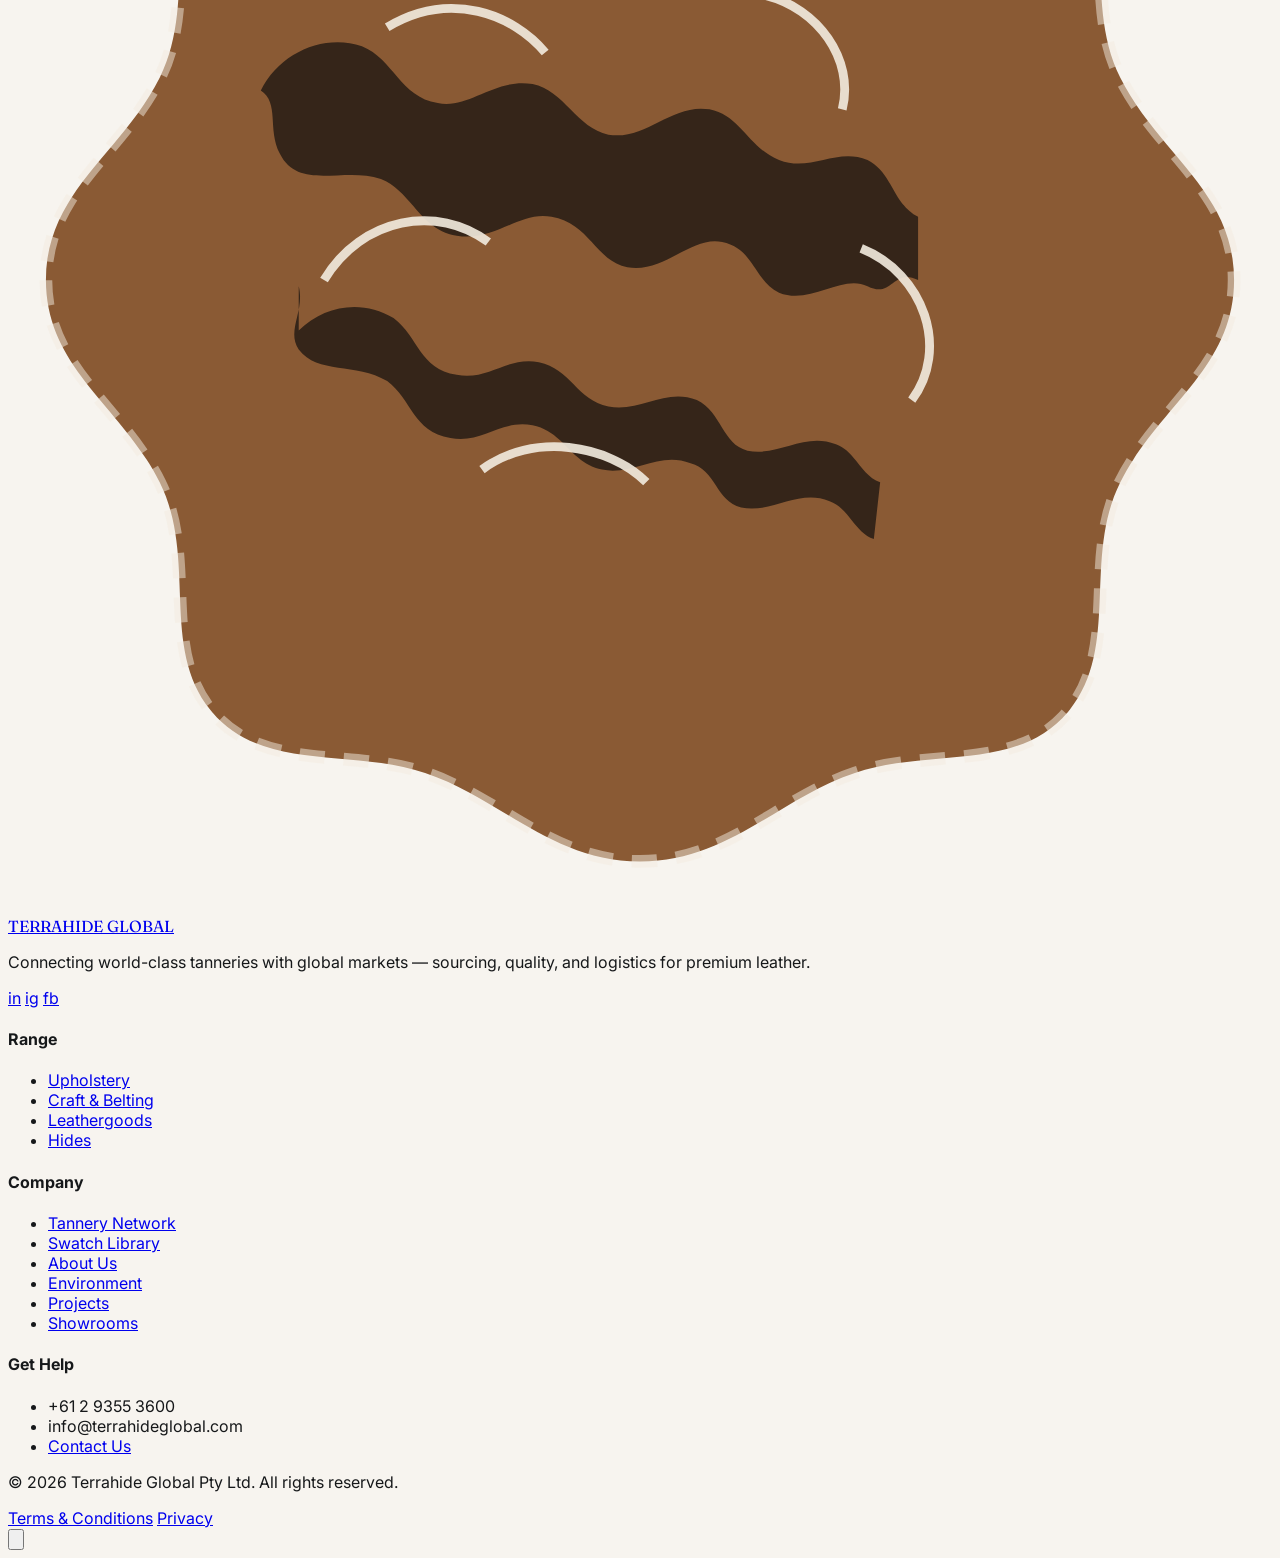
==== commit 28b5639a: "Overhaul: new palette, premium imagery, interactive sections, Journal/Lookbook pages - Replace brown" ====
--- a/about.html
+++ b/about.html
@@ -11,7 +11,7 @@
 <link href="https://fonts.googleapis.com/css2?family=Fraunces:ital,opsz,wght@0,9..144,300;0,9..144,400;0,9..144,500;0,9..144,600;1,9..144,400&family=Inter:wght@300;400;500;600;700&display=swap" rel="stylesheet">
 <script src="https://cdn.tailwindcss.com"></script>
 <script>
-  tailwind.config = { theme: { extend: { colors: { hide:{DEFAULT:'#8A5A34',dark:'#5E3B22',light:'#C89B6C'}, ink:{DEFAULT:'#221A14',soft:'#4A3B30'}, cream:'#F3EBDF', sand:'#FAF6F0', line:'#E4D7C6' }, fontFamily:{ display:['Fraunces','serif'], sans:['Inter','sans-serif'] } } } }
+  tailwind.config = { theme: { extend: { colors: { hide:{DEFAULT:'#7B2D3B',dark:'#5A1F2B',light:'#C9A227'}, ink:{DEFAULT:'#16181A',soft:'#4A4F52'}, teal:{DEFAULT:'#12494B',deep:'#0C3335'}, cream:'#EFE9DF', sand:'#F7F4EF', line:'#E2DCD2' }, fontFamily:{ display:['Fraunces','serif'], sans:['Inter','sans-serif'] } } } }
 </script>
 <link rel="stylesheet" href="assets/css/site.css" />
 </head>
@@ -21,18 +21,77 @@
 <div id="scroll-progress"></div>
 <div id="cursor-glow"></div>
 
-<header id="site-nav" class="nav-shell fixed top-0 inset-x-0 z-50">
-  <div class="max-w-7xl mx-auto px-6 lg:px-10">
-    <div class="flex items-center justify-between h-20">
-      <a href="index.html" class="flex items-center gap-3 group">
-        <img src="assets/img/logo-mark.svg" class="w-10 h-10 transition-transform duration-500 group-hover:rotate-12" alt="Terrahide Global" />
-        <span class="font-display text-xl tracking-tight leading-none">TERRAHIDE <span class="text-hide">GLOBAL</span></span>
+<!-- ============ HEADER (editorial, split-nav, centered logo) ============ -->
+<div class="header-shell fixed top-0 inset-x-0 z-50">
+
+  <!-- Locale / announcement bar -->
+  <div class="locale-bar">
+    <div class="max-w-7xl mx-auto px-6 lg:px-10 h-9 flex items-center justify-between">
+      <div class="region-switch" id="region-switch">
+        <button data-region-trigger class="flex items-center gap-1.5 uppercase">
+          <svg class="w-3 h-3" fill="none" stroke="currentColor" viewBox="0 0 24 24"><path stroke-linecap="round" stroke-linejoin="round" stroke-width="2" d="M3.6 9h16.8M3.6 15h16.8M11.5 3a17 17 0 000 18M12.5 3a17 17 0 010 18M12 21a9 9 0 100-18 9 9 0 000 18z"/></svg>
+          EN &middot; AUD
+          <svg class="w-2.5 h-2.5" fill="none" stroke="currentColor" viewBox="0 0 24 24"><path stroke-linecap="round" stroke-linejoin="round" stroke-width="2" d="M19 9l-7 7-7-7"/></svg>
+        </button>
+        <div class="region-panel">
+          <a href="#" class="region-option"><span>🇦🇺</span> English &middot; AUD</a>
+          <a href="#" class="region-option"><span>🇮🇹</span> Italiano &middot; EUR</a>
+          <a href="#" class="region-option"><span>🇬🇧</span> English &middot; GBP</a>
+          <a href="#" class="region-option"><span>🇧🇷</span> Português &middot; BRL</a>
+        </div>
+      </div>
+      <span class="hidden sm:inline uppercase">Est. 1998 &middot; Sourcing Across 4 Continents</span>
+      <a href="showrooms.html" class="uppercase hover:text-hide-light transition-colors">Find a Showroom →</a>
+    </div>
+  </div>
+
+  <div class="gold-hairline"></div>
+
+  <!-- Primary editorial header -->
+  <div class="editorial-header bg-sand/95 backdrop-blur-md pt-4 pb-4">
+    <div class="max-w-7xl mx-auto px-6 lg:px-10 grid grid-cols-3 items-center">
+
+      <!-- Left nav -->
+      <nav class="hidden lg:flex items-center gap-6 text-[12px] font-medium uppercase tracking-wide text-ink-soft">
+        <a href="index.html" class="nav-link py-2">Home</a>
+
+        <div class="group relative">
+          <button class="nav-link py-2 flex items-center gap-1">Products
+            <svg class="w-3 h-3 transition-transform group-hover:rotate-180" fill="none" stroke="currentColor" viewBox="0 0 24 24"><path stroke-linecap="round" stroke-linejoin="round" stroke-width="2" d="M19 9l-7 7-7-7"/></svg>
+          </button>
+          <div class="mega-panel absolute left-1/2 -translate-x-1/2 top-full mt-3 w-[580px] bg-white rounded-2xl shadow-2xl shadow-ink/20 border border-line p-3 grid grid-cols-2 gap-1">
+            <a href="products.html#upholstery" class="flex items-center gap-3 p-3 rounded-xl hover:bg-cream transition-colors">
+              <span class="w-12 h-12 rounded-lg overflow-hidden flex-shrink-0"><img src="https://images.unsplash.com/photo-1671714234279-63412506e5a0?q=80&w=200&auto=format&fit=crop" class="w-full h-full object-cover" alt="Cognac button-tufted leather upholstery wall" /></span>
+              <span><span class="block text-ink font-semibold normal-case text-sm">Upholstery Leather</span><span class="block text-xs text-ink-soft normal-case mt-0.5">Indoor &amp; outdoor grade hides</span></span>
+            </a>
+            <a href="products.html#craft" class="flex items-center gap-3 p-3 rounded-xl hover:bg-cream transition-colors">
+              <span class="w-12 h-12 rounded-lg overflow-hidden flex-shrink-0"><img src="https://images.unsplash.com/photo-1763674292700-317879c2038c?q=80&w=200&auto=format&fit=crop" class="w-full h-full object-cover" alt="Black leather with contrast saddle stitching" /></span>
+              <span><span class="block text-ink font-semibold normal-case text-sm">Craft &amp; Belting</span><span class="block text-xs text-ink-soft normal-case mt-0.5">Vegetable-tanned tooling leather</span></span>
+            </a>
+            <a href="products.html#goods" class="flex items-center gap-3 p-3 rounded-xl hover:bg-cream transition-colors">
+              <span class="w-12 h-12 rounded-lg overflow-hidden flex-shrink-0"><img src="https://images.unsplash.com/photo-1774702535799-4d08aec80b96?q=80&w=200&auto=format&fit=crop" class="w-full h-full object-cover" alt="Cognac leather handbag detail" /></span>
+              <span><span class="block text-ink font-semibold normal-case text-sm">Leathergoods</span><span class="block text-xs text-ink-soft normal-case mt-0.5">Bags, straps &amp; accessories stock</span></span>
+            </a>
+            <a href="products.html#hides" class="flex items-center gap-3 p-3 rounded-xl hover:bg-cream transition-colors">
+              <span class="w-12 h-12 rounded-lg overflow-hidden flex-shrink-0"><img src="https://images.unsplash.com/photo-1778882996096-cc3cd8ec48b5?q=80&w=200&auto=format&fit=crop" class="w-full h-full object-cover" alt="Tan full-grain leather hide" /></span>
+              <span><span class="block text-ink font-semibold normal-case text-sm">Raw &amp; Full Hides</span><span class="block text-xs text-ink-soft normal-case mt-0.5">Direct from partner tanneries</span></span>
+            </a>
+          </div>
+        </div>
+
+        <a href="tanneries.html" class="nav-link py-2">Tanneries</a>
+        <a href="lookbook.html" class="nav-link py-2">Lookbook</a>
+      </nav>
+
+      <!-- Center logo -->
+      <a href="index.html" class="brand-mark flex flex-col items-center justify-self-center group">
+        <img src="assets/img/logo-mark.svg" class="w-9 h-9 transition-transform duration-500 group-hover:rotate-12" alt="Terrahide Global" />
+        <span class="font-display text-lg tracking-tight leading-none mt-1 whitespace-nowrap">TERRAHIDE <span class="text-hide">GLOBAL</span></span>
       </a>
-      <nav class="hidden lg:flex items-center gap-7 text-[12.5px] font-medium uppercase tracking-wide text-ink-soft">
-        <a href="index.html" class="nav-link py-2">Home</a>
-        <a href="products.html" class="nav-link py-2">Products</a>
-        <a href="tanneries.html" class="nav-link py-2">Tanneries</a>
-        <a href="projects.html" class="nav-link py-2">Projects</a>
+
+      <!-- Right nav + actions -->
+      <div class="hidden lg:flex items-center justify-end gap-6 text-[12px] font-medium uppercase tracking-wide text-ink-soft">
+        <a href="journal.html" class="nav-link py-2">Journal</a>
         <a href="about.html" class="nav-link active py-2">About</a>
 
         <div class="group relative">
@@ -41,23 +100,24 @@
           </button>
           <div class="mega-panel absolute right-0 top-full mt-3 w-56 bg-white rounded-2xl shadow-2xl shadow-ink/20 border border-line p-2">
             <a href="swatches.html" class="block px-4 py-2.5 rounded-xl hover:bg-cream transition-colors normal-case text-sm text-ink font-medium">Swatch Library</a>
+            <a href="projects.html" class="block px-4 py-2.5 rounded-xl hover:bg-cream transition-colors normal-case text-sm text-ink font-medium">Projects</a>
             <a href="environment.html" class="block px-4 py-2.5 rounded-xl hover:bg-cream transition-colors normal-case text-sm text-ink font-medium">Environment</a>
             <a href="showrooms.html" class="block px-4 py-2.5 rounded-xl hover:bg-cream transition-colors normal-case text-sm text-ink font-medium">Showrooms</a>
           </div>
         </div>
-      </nav>
-
-      <div class="hidden lg:flex items-center gap-4">
-        <a href="contact.html" class="text-[12.5px] font-medium uppercase tracking-wide text-ink-soft hover:text-hide transition-colors">Contact</a>
-        <a href="contact.html" class="btn-hide bg-ink text-white text-[12.5px] font-semibold uppercase tracking-wide px-5 py-2.5 rounded-full whitespace-nowrap">Request Sample</a>
-      </div>
-      <button id="menu-btn" class="lg:hidden w-10 h-10 flex items-center justify-center">
+
+        <a href="contact.html" class="btn-hide bg-ink text-white text-[12px] font-semibold uppercase tracking-wide px-5 py-2.5 rounded-full whitespace-nowrap">Request Sample</a>
+      </div>
+
+      <!-- Mobile trigger -->
+      <button id="menu-btn" class="lg:hidden justify-self-end w-10 h-10 flex items-center justify-center">
         <svg class="w-6 h-6" fill="none" stroke="currentColor" viewBox="0 0 24 24"><path stroke-linecap="round" stroke-linejoin="round" stroke-width="2" d="M4 6h16M4 12h16M4 18h16"/></svg>
       </button>
     </div>
   </div>
-</header>
-
+</div>
+
+<!-- Mobile menu -->
 <div id="mobile-menu" class="fixed inset-0 z-[70] bg-ink text-white lg:hidden">
   <div class="flex justify-between items-center px-6 h-20">
     <span class="font-display text-lg">Menu</span>
@@ -69,6 +129,8 @@
     <a href="index.html" class="py-3 border-b border-white/10">Home</a>
     <a href="products.html" class="py-3 border-b border-white/10">Products</a>
     <a href="tanneries.html" class="py-3 border-b border-white/10">Tanneries</a>
+    <a href="lookbook.html" class="py-3 border-b border-white/10">Lookbook</a>
+    <a href="journal.html" class="py-3 border-b border-white/10">Journal</a>
     <a href="swatches.html" class="py-3 border-b border-white/10">Swatches</a>
     <a href="projects.html" class="py-3 border-b border-white/10">Projects</a>
     <a href="environment.html" class="py-3 border-b border-white/10">Environment</a>
@@ -78,7 +140,6 @@
   </nav>
   <a href="contact.html" class="mx-6 mt-8 block text-center bg-hide text-white rounded-full py-3.5 font-sans text-sm uppercase tracking-wide font-semibold">Request Sample</a>
 </div>
-
 <!-- Hero -->
 <section class="pt-20">
   <div class="max-w-7xl mx-auto px-6 lg:px-10 py-16 grid lg:grid-cols-2 gap-12 items-center">
--- a/assets/css/site.css
+++ b/assets/css/site.css
@@ -1,15 +1,25 @@
 /* ===================== TERRAHIDE GLOBAL — shared styles ===================== */
 
 :root{
-  --th-bg: #FAF6F0;
-  --th-ink: #221A14;
-  --th-ink-soft: #4A3B30;
-  --th-hide: #8A5A34;
-  --th-hide-dark: #5E3B22;
-  --th-hide-light: #C89B6C;
-  --th-map: #2E2117;
-  --th-line: #E4D7C6;
-  --th-cream: #F3EBDF;
+  /* Bone ground */
+  --th-bg: #F7F4EF;
+  --th-cream: #EFE9DF;
+  --th-line: #E2DCD2;
+
+  /* Ink (near-black, cool) */
+  --th-ink: #16181A;
+  --th-ink-soft: #4A4F52;
+
+  /* Oxblood primary (replaces the old brown "hide") */
+  --th-hide: #7B2D3B;
+  --th-hide-dark: #5A1F2B;
+  --th-hide-light: #C9A227;   /* antique gold — accent/highlight */
+
+  /* Ink teal secondary */
+  --th-teal: #12494B;
+  --th-teal-deep: #0C3335;
+
+  --th-map: #1E2224;
 }
 
 *{ scroll-behavior: smooth; }
@@ -82,11 +92,11 @@
 /* Nav */
 .nav-shell{
   backdrop-filter: blur(10px);
-  background: rgba(250,246,240,0.86);
+  background: rgba(247,244,239,0.88);
   transition: box-shadow .35s ease, background .35s ease;
 }
 .nav-shell.scrolled{
-  box-shadow: 0 8px 30px -18px rgba(34,26,20,0.35);
+  box-shadow: 0 8px 30px -18px rgba(22,24,26,0.35);
 }
 
 .nav-link{
@@ -146,7 +156,7 @@
 }
 .hover-card:hover{
   transform: translateY(-8px);
-  box-shadow: 0 30px 60px -30px rgba(34,26,20,0.45);
+  box-shadow: 0 30px 60px -30px rgba(22,24,26,0.45);
 }
 .hover-img{
   transition: transform .8s cubic-bezier(.22,.68,0,1), filter .8s ease;
@@ -216,7 +226,7 @@
   display:flex; align-items:center; justify-content:center;
   transition: opacity .6s ease, visibility .6s ease;
 }
-#page-loader.loaded{ opacity:0; visibility:hidden; }
+#page-loader.loaded{ opacity:0; visibility:hidden; pointer-events:none; }
 
 /* Custom scrollbar */
 ::-webkit-scrollbar{ width:10px; height:10px; }
@@ -248,7 +258,7 @@
 .swatch{
   transition: transform .5s cubic-bezier(.22,.68,0,1), box-shadow .5s ease;
 }
-.swatch:hover{ transform: rotate(-3deg) translateY(-6px); box-shadow: 0 22px 40px -20px rgba(34,26,20,.5); }
+.swatch:hover{ transform: rotate(-3deg) translateY(-6px); box-shadow: 0 22px 40px -20px rgba(22,24,26,.5); }
 
 /* Accordion */
 .acc-panel{
@@ -296,7 +306,7 @@
   position: absolute; top: 0; bottom: 0;
   left: var(--reveal, 50%);
   width: 3px;
-  background: #FAF6F0;
+  background: #F7F4EF;
   transform: translateX(-50%);
   cursor: ew-resize;
   z-index: 10;
@@ -306,8 +316,8 @@
   position: absolute; top: 50%; left: 50%;
   transform: translate(-50%,-50%);
   width: 44px; height: 44px;
-  background: #FAF6F0;
-  color: #221A14;
+  background: #F7F4EF;
+  color: #16181A;
   border-radius: 999px;
   display: flex; align-items: center; justify-content: center;
   font-size: 16px;
@@ -335,7 +345,7 @@
   transition: transform .35s cubic-bezier(.22,.68,0,1), box-shadow .35s ease;
   position: relative;
 }
-.chip:hover{ transform: translateY(-6px) scale(1.04); box-shadow: 0 20px 40px -18px rgba(34,26,20,.5); }
+.chip:hover{ transform: translateY(-6px) scale(1.04); box-shadow: 0 20px 40px -18px rgba(22,24,26,.5); }
 .chip.selected{ outline: 3px solid var(--th-hide-dark); outline-offset: 3px; }
 .chip.selected::after{
   content: "✓";
@@ -408,47 +418,1603 @@
 .drag-scroll{ cursor: grab; }
 .drag-scroll:active{ cursor: grabbing; }
 
-/* ===================== Hero image carousel ===================== */
+/* ===================== Cinematic full-bleed hero ===================== */
 [data-hero-carousel]{ isolation: isolate; }
 
+.hero-cinematic{
+  position: relative;
+  min-height: 100svh;
+  display: flex;
+  align-items: flex-end;
+  overflow: hidden;
+  background: var(--th-ink);
+}
+
 .hero-slide{
   position: absolute; inset: 0;
   opacity: 0;
-  transition: opacity 1.1s cubic-bezier(.22,.68,0,1);
+  transition: opacity 1.4s cubic-bezier(.22,.68,0,1);
   z-index: 1;
 }
 .hero-slide.active{
   opacity: 1;
   z-index: 2;
 }
-.hero-slide img{ transform: scale(1.02); }
-.hero-slide.active img{ animation: kenburns 7s ease-out forwards; }
+.hero-slide img{
+  width: 100%; height: 100%; object-fit: cover;
+  transform: scale(1.04);
+}
+.hero-slide.active img{ animation: kenburns 9s ease-out forwards; }
+
+/* Cinematic scrim: dark from left + bottom so type always reads */
+.hero-scrim{
+  position: absolute; inset: 0;
+  z-index: 5;
+  background:
+    linear-gradient(to right, rgba(16,18,20,.88) 0%, rgba(16,18,20,.55) 38%, rgba(16,18,20,.15) 70%, transparent 100%),
+    linear-gradient(to top, rgba(16,18,20,.85) 0%, transparent 45%);
+  pointer-events: none;
+}
+
+/* Faint Persian lattice over the imagery */
+.hero-lattice{
+  position: absolute; inset: 0;
+  z-index: 6;
+  opacity: .10;
+  pointer-events: none;
+  background-image: url("data:image/svg+xml,%3Csvg xmlns='http://www.w3.org/2000/svg' width='120' height='120' viewBox='0 0 120 120'%3E%3Cg fill='none' stroke='%23C9A227' stroke-width='.9'%3E%3Cpath d='M60 2 L118 60 L60 118 L2 60 Z'/%3E%3Cpath d='M60 26 L94 60 L60 94 L26 60 Z'/%3E%3C/g%3E%3C/svg%3E");
+  background-size: 120px 120px;
+}
+
+/* Word-by-word headline reveal */
+.hero-word{
+  display: inline-block;
+  opacity: 0;
+  transform: translateY(0.5em);
+  animation: hero-word-in .9s cubic-bezier(.22,.68,0,1) forwards;
+}
+@keyframes hero-word-in{
+  to{ opacity: 1; transform: translateY(0); }
+}
+
+/* Vertical slide index rail (right edge) */
+.hero-rail{
+  position: absolute;
+  right: 0; top: 50%;
+  transform: translateY(-50%);
+  z-index: 20;
+  display: flex; flex-direction: column;
+  gap: 2px;
+  padding-right: 24px;
+}
+.hero-rail-item{
+  display: flex; align-items: center; justify-content: flex-end;
+  gap: 12px;
+  padding: 10px 0;
+  cursor: pointer;
+  color: rgba(247,244,239,.4);
+  transition: color .4s ease;
+}
+.hero-rail-item .rail-num{
+  font-size: 11px;
+  letter-spacing: .12em;
+  font-variant-numeric: tabular-nums;
+}
+.hero-rail-item .rail-line{
+  height: 1px; width: 22px;
+  background: currentColor;
+  transition: width .5s cubic-bezier(.22,.68,0,1);
+}
+.hero-rail-item:hover{ color: rgba(247,244,239,.75); }
+.hero-rail-item.active{ color: #F7F4EF; }
+.hero-rail-item.active .rail-line{ width: 52px; background: var(--th-hide-light); }
+
+/* Bottom-left autoplay progress line */
+.hero-progress-line{
+  position: relative;
+  height: 2px;
+  width: 100%;
+  background: rgba(247,244,239,.18);
+  overflow: hidden;
+  border-radius: 999px;
+}
+.hero-progress-line span{
+  position: absolute; inset: 0;
+  transform-origin: left;
+  transform: scaleX(0);
+  background: var(--th-hide-light);
+}
+
+/* Scroll cue */
+.hero-scroll-cue{
+  writing-mode: vertical-rl;
+  letter-spacing: .3em;
+  font-size: 10px;
+}
+@keyframes cue-slide{
+  0%   { transform: translateY(-10px); opacity: 0; }
+  40%  { opacity: 1; }
+  100% { transform: translateY(10px); opacity: 0; }
+}
+.hero-scroll-cue-dot{ animation: cue-slide 2.2s ease-in-out infinite; }
 
 .hero-nav-btn{
-  position: absolute; top: 50%; transform: translateY(-50%);
-  z-index: 20;
-  width: 42px; height: 42px;
-  border-radius: 999px;
-  background: rgba(255,255,255,0.16);
-  backdrop-filter: blur(8px);
-  border: 1px solid rgba(255,255,255,0.3);
-  color: #fff;
+  width: 46px; height: 46px;
+  border-radius: 999px;
+  background: rgba(247,244,239,0.10);
+  backdrop-filter: blur(10px);
+  border: 1px solid rgba(247,244,239,0.28);
+  color: #F7F4EF;
   display: flex; align-items: center; justify-content: center;
-  opacity: 0;
-  transition: opacity .35s ease, background .3s ease, transform .3s ease;
-}
-[data-hero-carousel]:hover .hero-nav-btn{ opacity: 1; }
-.hero-nav-btn:hover{ background: rgba(255,255,255,0.32); transform: translateY(-50%) scale(1.08); }
-
-.hero-dot{
+  transition: background .3s ease, transform .3s cubic-bezier(.22,.68,0,1), border-color .3s ease;
+}
+.hero-nav-btn:hover{
+  background: rgba(247,244,239,0.22);
+  border-color: var(--th-hide-light);
+  transform: scale(1.07);
+}
+
+/* ===================== Premium editorial header ===================== */
+
+/* Announcement / locale bar */
+.locale-bar{
+  background: var(--th-ink);
+  color: rgba(247,244,239,0.72);
+  font-size: 11px;
+  letter-spacing: .12em;
+  border-bottom: 1px solid rgba(201,162,39,0.25);
+}
+.locale-bar a:hover{ color: var(--th-hide-light); }
+
+.gold-hairline{
+  height: 1px;
+  background: linear-gradient(90deg, transparent, var(--th-hide-light) 20%, var(--th-hide-light) 80%, transparent);
+  opacity: .5;
+}
+
+/* Region switcher dropdown */
+.region-switch{ position: relative; }
+.region-panel{
+  position: absolute; top: 100%; left: 0; margin-top: 10px;
+  background: #fff;
+  border-radius: 12px;
+  box-shadow: 0 24px 48px -20px rgba(0,0,0,.35);
+  border: 1px solid var(--th-line);
+  opacity: 0; visibility: hidden; transform: translateY(-6px);
+  transition: opacity .25s ease, transform .25s ease, visibility .25s;
+  z-index: 80;
+  min-width: 180px;
+}
+.region-switch.open .region-panel{ opacity: 1; visibility: visible; transform: translateY(0); }
+.region-option{
+  display: flex; align-items: center; gap: 8px;
+  padding: 9px 14px;
+  font-size: 12px;
+  color: var(--th-ink);
+  transition: background .2s ease;
+}
+.region-option:hover{ background: var(--th-cream); }
+
+/* Editorial primary header: centered logo, split nav */
+.editorial-header{
+  transition: padding .5s cubic-bezier(.22,.68,0,1), background .4s ease, box-shadow .4s ease;
+}
+.editorial-header .brand-mark{
+  transition: transform .5s cubic-bezier(.22,.68,0,1);
+}
+
+/* Shrunk / scrolled floating-pill state */
+.header-shell.is-compact .locale-bar{
+  max-height: 0; opacity: 0; overflow: hidden; border-bottom: none;
+  transition: max-height .4s ease, opacity .3s ease;
+}
+.header-shell:not(.is-compact) .locale-bar{
+  max-height: 40px; opacity: 1;
+  transition: max-height .4s ease, opacity .3s ease;
+}
+.header-shell.is-compact .editorial-header{
+  padding-top: 10px; padding-bottom: 10px;
+}
+.header-shell.is-compact .editorial-header .brand-mark{
+  transform: scale(0.88);
+}
+
+/* ===================== Certifications strip ===================== */
+.cert-badge{
+  display: flex; flex-direction: column; align-items: center; gap: 10px;
+  text-align: center;
+  filter: grayscale(1) opacity(0.55);
+  transition: filter .4s ease, transform .4s cubic-bezier(.22,.68,0,1);
+}
+.cert-badge:hover{
+  filter: grayscale(0) opacity(1);
+  transform: translateY(-4px);
+}
+.cert-ring{
+  width: 64px; height: 64px;
+  border-radius: 999px;
+  border: 1.5px solid var(--th-hide-light);
+  display: flex; align-items: center; justify-content: center;
+  position: relative;
+}
+.cert-ring::before{
+  content:"";
+  position: absolute; inset: -6px;
+  border-radius: 999px;
+  border: 1px dashed var(--th-hide-light);
+  opacity: .5;
+  animation: spin-slow 20s linear infinite;
+}
+@keyframes spin-slow{ to{ transform: rotate(360deg); } }
+
+/* ===================== Partner marquee (grayscale -> color) ===================== */
+.partner-logo{
+  filter: grayscale(1) opacity(0.45);
+  transition: filter .4s ease, opacity .4s ease;
+}
+.partner-logo:hover{ filter: grayscale(0) opacity(1); }
+
+/* ===================== Testimonial carousel ===================== */
+.testi-slide{
+  position: absolute; inset: 0;
+  opacity: 0;
+  transform: translateY(16px);
+  transition: opacity .7s ease, transform .7s cubic-bezier(.22,.68,0,1);
+  pointer-events: none;
+}
+.testi-slide.active{
+  opacity: 1; transform: translateY(0);
+  pointer-events: auto;
+  position: relative;
+}
+.testi-quote-mark{
+  font-family: 'Fraunces', serif;
+  line-height: .6;
+  color: var(--th-hide-light);
+  opacity: .5;
+}
+.testi-dot{
   width: 20px; height: 4px;
   border-radius: 999px;
-  background: rgba(255,255,255,0.35);
+  background: rgba(123,45,59,0.22);
   transition: background .35s ease, width .35s ease;
   cursor: pointer;
 }
-.hero-dot.active{ background: #FAF6F0; width: 30px; }
-
-.hero-progress circle[data-hero-ring]{
-  transition: stroke-dashoffset .1s linear;
-}
+.testi-dot.active{ background: var(--th-hide-dark); width: 30px; }
+
+/* ===================== Newsletter / trade signup ===================== */
+.trade-input{
+  background: transparent;
+  border-bottom: 1.5px solid rgba(255,255,255,0.3);
+  color: #fff;
+  transition: border-color .3s ease;
+}
+.trade-input:focus{ outline: none; border-color: var(--th-hide-light); }
+.trade-input::placeholder{ color: rgba(255,255,255,0.4); }
+
+/* ===================== Journal / editorial article cards ===================== */
+.journal-card{
+  transition: transform .5s cubic-bezier(.22,.68,0,1);
+}
+.journal-card:hover .journal-img{ transform: scale(1.05); }
+.journal-img{
+  transition: transform .8s cubic-bezier(.22,.68,0,1);
+}
+.pull-quote{
+  font-family: 'Fraunces', serif;
+  font-style: italic;
+  position: relative;
+}
+.pull-quote::before{
+  content: "“";
+  position: absolute;
+  left: -0.15em;
+  top: -0.25em;
+  font-size: 1.6em;
+  color: var(--th-hide-light);
+  opacity: .6;
+}
+
+/* ===================== Lookbook full-bleed scroll sections ===================== */
+.lookbook-panel{
+  position: relative;
+  min-height: 100vh;
+  display: flex;
+  align-items: center;
+  overflow: hidden;
+}
+.lookbook-bg{
+  position: absolute; inset: 0;
+  z-index: 0;
+}
+.lookbook-bg img{
+  width: 100%; height: 100%; object-fit: cover;
+  transform: scale(1.1);
+  transition: transform 1.4s cubic-bezier(.22,.68,0,1);
+}
+.lookbook-panel.is-visible .lookbook-bg img{ transform: scale(1); }
+.lookbook-caption{
+  transform: translateY(40px);
+  opacity: 0;
+  transition: opacity 1s ease .2s, transform 1s cubic-bezier(.22,.68,0,1) .2s;
+}
+.lookbook-panel.is-visible .lookbook-caption{ transform: translateY(0); opacity: 1; }
+
+/* ===================== Persian-inspired accent layer ===================== */
+:root{
+  --th-jewel-teal: #12494B;
+  --th-jewel-sapphire: #0C3335;
+}
+
+/* Faint repeating geometric star/lattice pattern (arabesque-inspired), used as a section backdrop */
+.pattern-geometric{
+  position: relative;
+  isolation: isolate;
+}
+.pattern-geometric::before{
+  content: "";
+  position: absolute; inset: 0;
+  z-index: -1;
+  opacity: .06;
+  background-image: url("data:image/svg+xml,%3Csvg xmlns='http://www.w3.org/2000/svg' width='84' height='84' viewBox='0 0 84 84'%3E%3Cg fill='none' stroke='%237B2D3B' stroke-width='1'%3E%3Cpath d='M42 2 L82 42 L42 82 L2 42 Z'/%3E%3Cpath d='M42 16 L68 42 L42 68 L16 42 Z'/%3E%3Ccircle cx='42' cy='42' r='6'/%3E%3C/g%3E%3C/svg%3E");
+  background-size: 84px 84px;
+}
+.pattern-geometric-dark::before{
+  opacity: .07;
+  background-image: url("data:image/svg+xml,%3Csvg xmlns='http://www.w3.org/2000/svg' width='84' height='84' viewBox='0 0 84 84'%3E%3Cg fill='none' stroke='%23C9A227' stroke-width='1'%3E%3Cpath d='M42 2 L82 42 L42 82 L2 42 Z'/%3E%3Cpath d='M42 16 L68 42 L42 68 L16 42 Z'/%3E%3Ccircle cx='42' cy='42' r='6'/%3E%3C/g%3E%3C/svg%3E");
+}
+
+/* Thin gold arabesque divider rule, used between major sections */
+.arabesque-divider{
+  display: flex; align-items: center; justify-content: center;
+  gap: 14px;
+  color: var(--th-hide-light);
+  opacity: .8;
+}
+.arabesque-divider::before, .arabesque-divider::after{
+  content: "";
+  height: 1px; width: 64px;
+  background: linear-gradient(90deg, transparent, var(--th-hide-light));
+}
+.arabesque-divider::after{ background: linear-gradient(90deg, var(--th-hide-light), transparent); }
+
+/* Persian arch-shaped image frame */
+.arch-frame{
+  border-radius: 50% 50% 0 0 / 30% 30% 0 0;
+  overflow: hidden;
+  position: relative;
+}
+.arch-frame img{ width: 100%; height: 100%; object-fit: cover; }
+.arch-frame::after{
+  content: "";
+  position: absolute; inset: 0;
+  border-radius: inherit;
+  box-shadow: inset 0 0 0 2px rgba(201,162,39,0.45);
+  pointer-events: none;
+}
+
+/* Jewel-tone accent chip (used sparingly for stat highlights / badges) */
+.jewel-accent{
+  background: linear-gradient(135deg, var(--th-jewel-teal), var(--th-jewel-sapphire));
+  color: #fff;
+}
+.jewel-outline{
+  border: 1px solid var(--th-jewel-teal);
+  color: var(--th-jewel-teal);
+}
+
+/* ===================== World map (sourcing origins) ===================== */
+.origin-pin{
+  position: absolute;
+  transform: translate(-50%, -50%);
+  cursor: pointer;
+}
+.origin-pin .pin-dot{
+  width: 12px; height: 12px;
+  border-radius: 999px;
+  background: var(--th-hide-light);
+  border: 2px solid var(--th-ink);
+  position: relative;
+  z-index: 2;
+  transition: transform .3s cubic-bezier(.22,.68,0,1), background .3s ease;
+}
+.origin-pin:hover .pin-dot, .origin-pin.active .pin-dot{
+  transform: scale(1.4);
+  background: #fff;
+}
+.origin-tooltip{
+  position: absolute;
+  bottom: calc(100% + 12px);
+  left: 50%;
+  transform: translateX(-50%) translateY(6px);
+  background: #fff;
+  color: var(--th-ink);
+  border-radius: 12px;
+  padding: 10px 14px;
+  white-space: nowrap;
+  box-shadow: 0 20px 40px -16px rgba(0,0,0,.4);
+  opacity: 0;
+  visibility: hidden;
+  transition: opacity .3s ease, transform .3s cubic-bezier(.22,.68,0,1), visibility .3s;
+  pointer-events: none;
+  z-index: 30;
+}
+.origin-pin:hover .origin-tooltip, .origin-pin.active .origin-tooltip{
+  opacity: 1; visibility: visible; transform: translateX(-50%) translateY(0);
+}
+
+/* ===================== Comparison table ===================== */
+.compare-table th, .compare-table td{
+  padding: 16px 20px;
+  text-align: left;
+  border-bottom: 1px solid var(--th-line);
+}
+.compare-table thead th{
+  font-size: 11px;
+  text-transform: uppercase;
+  letter-spacing: .08em;
+  color: var(--th-ink-soft);
+  font-weight: 600;
+}
+.compare-table td.check{ color: var(--th-jewel-teal); }
+.compare-table td.dash{ color: var(--th-line); }
+.compare-table tbody tr{
+  transition: background .25s ease;
+}
+.compare-table tbody tr:hover{ background: var(--th-cream); }
+
+/* ===================== Circular economy diagram ===================== */
+.circle-flow-node{
+  transition: transform .4s cubic-bezier(.22,.68,0,1);
+}
+.circle-flow-node:hover{ transform: translateY(-6px); }
+.circle-flow-ring{
+  animation: spin-slow 40s linear infinite;
+}
+
+/* ===================== Process reel (animated photo sequence) ===================== */
+.reel-frame{
+  position: relative;
+  border-radius: 24px;
+  overflow: hidden;
+  isolation: isolate;
+  background: var(--th-ink);
+}
+.reel-slide{
+  position: absolute; inset: 0;
+  opacity: 0;
+  transition: opacity 1s ease;
+}
+.reel-slide.active{ opacity: 1; }
+.reel-slide img{
+  width: 100%; height: 100%; object-fit: cover;
+  animation: kenburns 6s ease-out forwards;
+}
+.reel-play-btn{
+  width: 76px; height: 76px;
+  border-radius: 999px;
+  background: rgba(255,255,255,0.92);
+  display: flex; align-items: center; justify-content: center;
+  transition: transform .35s cubic-bezier(.22,.68,0,1), background .3s ease;
+  box-shadow: 0 20px 50px -18px rgba(0,0,0,.5);
+}
+.reel-play-btn:hover{ transform: scale(1.08); background: #fff; }
+.reel-progress-track{
+  height: 3px;
+  background: rgba(255,255,255,0.2);
+  border-radius: 999px;
+  overflow: hidden;
+  flex: 1;
+}
+.reel-progress-fill{
+  height: 100%;
+  width: 0%;
+  background: var(--th-hide-light);
+  transition: width .1s linear;
+}
+.reel-progress-fill.done{ width: 100%; transition: width .3s ease; }
+.video-step{
+  transition: opacity .4s ease, transform .4s cubic-bezier(.22,.68,0,1);
+}
+.video-step.active{ opacity: 1; }
+.video-step:not(.active){ opacity: .4; }
+
+/* ===================== FAQ accordion (home page variant) ===================== */
+.faq-item{
+  border-bottom: 1px solid var(--th-line);
+}
+.faq-trigger{
+  display: flex; align-items: center; justify-content: space-between;
+  width: 100%;
+  padding: 22px 0;
+  text-align: left;
+}
+.faq-icon{
+  transition: transform .35s cubic-bezier(.22,.68,0,1);
+  flex-shrink: 0;
+}
+.faq-item.open .faq-icon{ transform: rotate(45deg); }
+.faq-panel{
+  max-height: 0;
+  overflow: hidden;
+  transition: max-height .5s cubic-bezier(.22,.68,0,1);
+}
+
+/* ===================== Awards / press strip ===================== */
+.press-logo{
+  filter: grayscale(1) opacity(.5);
+  transition: filter .4s ease;
+}
+.press-logo:hover{ filter: grayscale(0) opacity(1); }
+
+/* ===================== Featured collection (hover reveal) ===================== */
+.collection-item{
+  position: relative;
+  overflow: hidden;
+  border-radius: 20px;
+  isolation: isolate;
+}
+.collection-item img{
+  width: 100%; height: 100%; object-fit: cover;
+  transition: transform 1.1s cubic-bezier(.22,.68,0,1), filter .6s ease;
+}
+.collection-item:hover img{ transform: scale(1.07); }
+.collection-veil{
+  position: absolute; inset: 0;
+  background: linear-gradient(to top, rgba(16,18,20,.86) 0%, rgba(16,18,20,.25) 45%, transparent 75%);
+  transition: opacity .5s ease;
+}
+.collection-meta{
+  position: absolute; left: 0; right: 0; bottom: 0;
+  padding: 26px;
+  transform: translateY(14px);
+  transition: transform .55s cubic-bezier(.22,.68,0,1);
+}
+.collection-item:hover .collection-meta{ transform: translateY(0); }
+.collection-desc{
+  max-height: 0;
+  opacity: 0;
+  overflow: hidden;
+  transition: max-height .55s cubic-bezier(.22,.68,0,1), opacity .45s ease .05s;
+}
+.collection-item:hover .collection-desc{ max-height: 90px; opacity: 1; }
+.collection-tag{
+  display: inline-flex; align-items: center; gap: 6px;
+  font-size: 10px; letter-spacing: .18em; text-transform: uppercase;
+  color: var(--th-hide-light);
+}
+
+/* ===================== Craft techniques tabs ===================== */
+.craft-tab{
+  position: relative;
+  text-align: left;
+  padding: 18px 0;
+  border-bottom: 1px solid var(--th-line);
+  color: var(--th-ink-soft);
+  transition: color .35s ease, padding-left .45s cubic-bezier(.22,.68,0,1);
+  width: 100%;
+  cursor: pointer;
+}
+.craft-tab::before{
+  content: "";
+  position: absolute; left: 0; top: 50%;
+  transform: translateY(-50%) scaleX(0);
+  transform-origin: left;
+  width: 20px; height: 1.5px;
+  background: var(--th-hide-dark);
+  transition: transform .45s cubic-bezier(.22,.68,0,1);
+}
+.craft-tab:hover{ color: var(--th-ink); }
+.craft-tab.active{
+  color: var(--th-ink);
+  padding-left: 32px;
+}
+.craft-tab.active::before{ transform: translateY(-50%) scaleX(1); }
+.craft-tab .craft-idx{
+  font-size: 11px;
+  letter-spacing: .14em;
+  color: var(--th-hide);
+  opacity: .75;
+}
+.craft-pane{
+  position: absolute; inset: 0;
+  opacity: 0;
+  visibility: hidden;
+  transform: scale(1.02);
+  transition: opacity .7s ease, transform 1s cubic-bezier(.22,.68,0,1), visibility .7s;
+}
+.craft-pane.active{ opacity: 1; visibility: visible; transform: scale(1); }
+.craft-pane img{ width: 100%; height: 100%; object-fit: cover; }
+
+/* ===================== Editorial masonry gallery ===================== */
+.masonry-grid{
+  display: grid;
+  grid-template-columns: repeat(2, 1fr);
+  gap: 14px;
+}
+@media (min-width: 768px){
+  .masonry-grid{
+    grid-template-columns: repeat(4, 1fr);
+    grid-auto-rows: 190px;
+    gap: 18px;
+  }
+  .masonry-tall{ grid-row: span 2; }
+  .masonry-wide{ grid-column: span 2; }
+}
+.masonry-cell{
+  position: relative;
+  overflow: hidden;
+  border-radius: 16px;
+  background: var(--th-cream);
+}
+.masonry-cell img{
+  width: 100%; height: 100%; object-fit: cover;
+  transition: transform 1s cubic-bezier(.22,.68,0,1), filter .5s ease;
+}
+.masonry-cell:hover img{ transform: scale(1.08); }
+.masonry-label{
+  position: absolute; inset: auto 0 0 0;
+  padding: 16px;
+  background: linear-gradient(to top, rgba(16,18,20,.8), transparent);
+  color: #F7F4EF;
+  font-size: 11px;
+  letter-spacing: .14em;
+  text-transform: uppercase;
+  opacity: 0;
+  transform: translateY(8px);
+  transition: opacity .4s ease, transform .4s cubic-bezier(.22,.68,0,1);
+}
+.masonry-cell:hover .masonry-label{ opacity: 1; transform: translateY(0); }
+
+/* ===================== Why Terrahide feature rows ===================== */
+.why-row{
+  display: grid;
+  gap: 20px;
+  padding: 30px 0;
+  border-bottom: 1px solid var(--th-line);
+  transition: background .4s ease;
+}
+@media (min-width: 768px){
+  .why-row{ grid-template-columns: 64px 1fr 1fr; align-items: start; }
+}
+.why-row:hover .why-icon{
+  background: var(--th-ink);
+  color: var(--th-hide-light);
+  transform: rotate(-6deg);
+}
+.why-icon{
+  width: 54px; height: 54px;
+  border-radius: 14px;
+  border: 1px solid var(--th-line);
+  display: flex; align-items: center; justify-content: center;
+  color: var(--th-hide);
+  background: #fff;
+  transition: background .4s ease, color .4s ease, transform .5s cubic-bezier(.22,.68,0,1);
+  flex-shrink: 0;
+}
+
+/* ===================== Modern accents (oxblood / teal / gold) ===================== */
+
+/* Section eyebrow with gold rule */
+.eyebrow{
+  display: inline-flex; align-items: center; gap: 12px;
+  font-size: 11px; letter-spacing: .3em; text-transform: uppercase;
+  font-weight: 600; color: var(--th-hide);
+}
+.eyebrow::before{
+  content: ""; height: 1px; width: 34px;
+  background: var(--th-hide-light);
+}
+
+/* Oxblood-to-teal gradient text for statement numerals */
+.grad-num{
+  background: linear-gradient(135deg, var(--th-hide) 0%, var(--th-teal) 100%);
+  -webkit-background-clip: text;
+  background-clip: text;
+  color: transparent;
+}
+
+/* Teal editorial block */
+.block-teal{
+  background: var(--th-teal-deep);
+  color: #F7F4EF;
+}
+.block-teal .eyebrow{ color: var(--th-hide-light); }
+.block-teal .eyebrow::before{ background: var(--th-hide-light); }
+
+/* Oxblood editorial block */
+.block-oxblood{
+  background: var(--th-hide-dark);
+  color: #F7F4EF;
+}
+
+/* Offset frame — modern asymmetric image treatment */
+.offset-frame{
+  position: relative;
+}
+.offset-frame::after{
+  content: "";
+  position: absolute;
+  inset: 18px -18px -18px 18px;
+  border: 1px solid var(--th-hide-light);
+  border-radius: 20px;
+  z-index: -1;
+  opacity: .55;
+}
+
+/* Ticker rule between sections */
+.rule-gold{
+  height: 1px;
+  background: linear-gradient(90deg, transparent, var(--th-hide-light) 15%, var(--th-hide-light) 85%, transparent);
+  opacity: .45;
+}
+
+/* Pill badge */
+.pill{
+  display: inline-flex; align-items: center; gap: 7px;
+  border-radius: 999px;
+  padding: 7px 15px;
+  font-size: 11px; letter-spacing: .12em; text-transform: uppercase; font-weight: 600;
+}
+.pill-oxblood{ background: rgba(123,45,59,.10); color: var(--th-hide); }
+.pill-teal{ background: rgba(18,73,75,.10); color: var(--th-teal); }
+.pill-gold{ background: rgba(201,162,39,.16); color: #8A6E12; }
+
+/* ===================== Editorial gallery (Made with Terrahide) ===================== */
+.gal-feature{
+  position: relative;
+  overflow: hidden;
+  border-radius: 22px;
+  background: var(--th-ink);
+}
+.gal-feature img{
+  width: 100%; height: 100%; object-fit: cover;
+  transition: transform 1.2s cubic-bezier(.22,.68,0,1);
+}
+.gal-feature:hover img{ transform: scale(1.05); }
+
+.gal-card{
+  position: relative;
+  overflow: hidden;
+  border-radius: 16px;
+  background: var(--th-cream);
+}
+.gal-card img{
+  width: 100%; height: 100%; object-fit: cover;
+  transition: transform 1s cubic-bezier(.22,.68,0,1);
+}
+.gal-card:hover img{ transform: scale(1.07); }
+
+/* Always-visible caption bar with index numeral */
+.gal-caption{
+  position: absolute; inset: auto 0 0 0;
+  padding: 16px 18px;
+  background: linear-gradient(to top, rgba(16,18,20,.86) 0%, rgba(16,18,20,.35) 60%, transparent 100%);
+  color: #F7F4EF;
+  display: flex; align-items: baseline; gap: 10px;
+}
+.gal-caption .gal-idx{
+  font-family: 'Fraunces', serif;
+  font-size: 12px;
+  color: var(--th-hide-light);
+  letter-spacing: .08em;
+  flex-shrink: 0;
+}
+.gal-caption .gal-name{
+  font-size: 12px;
+  letter-spacing: .13em;
+  text-transform: uppercase;
+  line-height: 1.35;
+}
+.gal-caption .gal-maker{
+  display: block;
+  font-size: 10.5px;
+  letter-spacing: .1em;
+  color: rgba(247,244,239,.6);
+  margin-top: 2px;
+}
+
+/* ===================== World map (real geography) ===================== */
+.map-shell{
+  position: relative;
+  border-radius: 24px;
+  overflow: hidden;
+  background: var(--th-teal-deep);
+}
+.map-land{
+  fill: rgba(247,244,239,.10);
+  stroke: rgba(201,162,39,.30);
+  stroke-width: .6;
+  transition: fill .5s ease;
+}
+.map-shell:hover .map-land{ fill: rgba(247,244,239,.13); }
+
+.map-arc{
+  fill: none;
+  stroke: var(--th-hide-light);
+  stroke-width: 1.1;
+  stroke-linecap: round;
+  stroke-dasharray: 460;
+  stroke-dashoffset: 460;
+  opacity: .75;
+}
+.map-shell.is-visible .map-arc{
+  animation: map-draw 2.4s cubic-bezier(.22,.68,0,1) forwards;
+}
+@keyframes map-draw{ to{ stroke-dashoffset: 0; } }
+
+.map-node{
+  cursor: pointer;
+}
+.map-node .node-core{
+  fill: var(--th-hide-light);
+  transition: r .35s cubic-bezier(.22,.68,0,1), fill .35s ease;
+}
+.map-node .node-halo{
+  fill: none;
+  stroke: var(--th-hide-light);
+  stroke-width: 1;
+  opacity: .5;
+  transform-origin: center;
+  transform-box: fill-box;
+  animation: node-pulse 2.6s ease-out infinite;
+}
+@keyframes node-pulse{
+  0%   { transform: scale(.6); opacity: .65; }
+  100% { transform: scale(2.6); opacity: 0; }
+}
+.map-node:hover .node-core,
+.map-node.active .node-core{ r: 7.5; fill: var(--th-hide-light); }
+.map-node.active .node-halo{ stroke-width: 1.6; opacity: .75; }
+
+/* Hub is the only white node */
+.map-hub .node-core{ fill: #F7F4EF; }
+.map-hub .node-halo{ stroke: #F7F4EF; }
+
+/* Region list beside the map */
+.region-row{
+  display: grid;
+  grid-template-columns: 30px 1fr auto;
+  gap: 14px;
+  align-items: center;
+  padding: 16px 0;
+  border-bottom: 1px solid rgba(247,244,239,.14);
+  cursor: pointer;
+  color: rgba(247,244,239,.55);
+  transition: color .35s ease, padding-left .4s cubic-bezier(.22,.68,0,1);
+}
+.region-row:hover{ color: rgba(247,244,239,.85); }
+.region-row.active{
+  color: #F7F4EF;
+  padding-left: 10px;
+}
+.region-row .region-idx{
+  font-size: 11px;
+  letter-spacing: .14em;
+  color: var(--th-hide-light);
+}
+.region-row .region-count{
+  font-size: 11px;
+  letter-spacing: .1em;
+  white-space: nowrap;
+  color: var(--th-hide-light);
+  opacity: .85;
+}
+.region-row .region-sub{
+  display: block;
+  font-size: 11.5px;
+  color: rgba(247,244,239,.45);
+  margin-top: 3px;
+}
+
+/* ===================== Grade cards (replaces plain table) ===================== */
+.grade-card{
+  position: relative;
+  background: #fff;
+  border: 1px solid var(--th-line);
+  border-radius: 22px;
+  padding: 30px 28px 32px;
+  transition: transform .55s cubic-bezier(.22,.68,0,1), box-shadow .55s ease, border-color .4s ease;
+  overflow: hidden;
+}
+.grade-card::before{
+  content: "";
+  position: absolute; inset: 0 0 auto 0;
+  height: 3px;
+  background: linear-gradient(90deg, var(--th-hide), var(--th-hide-light));
+  transform: scaleX(0);
+  transform-origin: left;
+  transition: transform .6s cubic-bezier(.22,.68,0,1);
+}
+.grade-card:hover{
+  transform: translateY(-8px);
+  box-shadow: 0 34px 60px -34px rgba(22,24,26,.4);
+  border-color: transparent;
+}
+.grade-card:hover::before{ transform: scaleX(1); }
+
+.grade-card.featured{
+  background: var(--th-teal-deep);
+  border-color: transparent;
+  color: #F7F4EF;
+}
+.grade-card.featured::before{ transform: scaleX(1); }
+.grade-card.featured .grade-name{ color: #F7F4EF; }
+.grade-card.featured .grade-spec{ color: rgba(247,244,239,.62); }
+.grade-card.featured .grade-line{ border-color: rgba(247,244,239,.16); }
+.grade-card.featured .grade-yes{ color: var(--th-hide-light); }
+.grade-card.featured .grade-no{ color: rgba(247,244,239,.28); }
+
+.grade-swatch{
+  width: 100%; height: 108px;
+  border-radius: 14px;
+  overflow: hidden;
+  margin-bottom: 22px;
+}
+.grade-swatch img{ width: 100%; height: 100%; object-fit: cover; }
+
+.grade-name{ font-family: 'Fraunces', serif; }
+.grade-spec{
+  display: flex; align-items: center; justify-content: space-between;
+  gap: 14px;
+  padding: 11px 0;
+  font-size: 13px;
+  color: var(--th-ink-soft);
+}
+.grade-line{ border-bottom: 1px solid var(--th-line); }
+.grade-yes{ color: var(--th-teal); font-weight: 600; }
+.grade-no{ color: var(--th-line); }
+.grade-badge{
+  position: absolute; top: 18px; right: 18px;
+  font-size: 9.5px; letter-spacing: .16em; text-transform: uppercase;
+  padding: 5px 11px; border-radius: 999px;
+  background: var(--th-hide-light); color: #16181A; font-weight: 700;
+}
+
+/* ===================== Lookbook video panel ===================== */
+.lb-video{
+  width: 100%; height: 100%;
+  object-fit: cover;
+  display: block;
+}
+[data-lookbook-video] .lookbook-bg{
+  transform: none;
+}
+/* Subtle "now playing" marker */
+.lb-video-tag{
+  position: absolute; top: 28px; left: 28px;
+  z-index: 12;
+  display: inline-flex; align-items: center; gap: 8px;
+  font-size: 10px; letter-spacing: .22em; text-transform: uppercase;
+  color: rgba(247,244,239,.85);
+}
+.lb-video-tag::before{
+  content: "";
+  width: 7px; height: 7px; border-radius: 999px;
+  background: var(--th-hide-light);
+  animation: lb-blink 1.8s ease-in-out infinite;
+}
+@keyframes lb-blink{ 0%,100%{opacity:1} 50%{opacity:.25} }
+
+/* ===================== Making-of process videos ===================== */
+.mk-grid{
+  display: grid;
+  gap: 20px;
+}
+@media (min-width: 768px){
+  .mk-grid{ grid-template-columns: repeat(3, 1fr); }
+}
+
+.mk-item{
+  position: relative;
+  border-radius: 20px;
+  overflow: hidden;
+  background: var(--th-ink);
+  isolation: isolate;
+}
+.mk-item video{
+  width: 100%; height: 100%;
+  object-fit: cover;
+  display: block;
+  transition: transform 1.2s cubic-bezier(.22,.68,0,1);
+}
+.mk-item:hover video{ transform: scale(1.04); }
+
+.mk-veil{
+  position: absolute; inset: 0;
+  background: linear-gradient(to top, rgba(16,18,20,.90) 0%, rgba(16,18,20,.30) 52%, rgba(16,18,20,.10) 100%);
+  pointer-events: none;
+}
+
+.mk-meta{
+  position: absolute; inset: auto 0 0 0;
+  padding: 24px;
+  z-index: 2;
+}
+.mk-step{
+  display: inline-flex; align-items: center; gap: 8px;
+  font-size: 10px; letter-spacing: .2em; text-transform: uppercase;
+  color: var(--th-hide-light);
+  font-weight: 600;
+}
+.mk-step::before{
+  content: "";
+  width: 18px; height: 1px;
+  background: var(--th-hide-light);
+}
+.mk-desc{
+  max-height: 0;
+  opacity: 0;
+  overflow: hidden;
+  transition: max-height .55s cubic-bezier(.22,.68,0,1), opacity .4s ease .05s;
+}
+.mk-item:hover .mk-desc{ max-height: 110px; opacity: 1; }
+
+/* Live dot */
+.mk-live{
+  position: absolute; top: 18px; right: 18px;
+  z-index: 3;
+  display: inline-flex; align-items: center; gap: 7px;
+  font-size: 9px; letter-spacing: .2em; text-transform: uppercase;
+  color: rgba(247,244,239,.8);
+  background: rgba(16,18,20,.45);
+  backdrop-filter: blur(6px);
+  padding: 6px 11px;
+  border-radius: 999px;
+}
+.mk-live::before{
+  content: "";
+  width: 6px; height: 6px; border-radius: 999px;
+  background: var(--th-hide-light);
+  animation: lb-blink 1.8s ease-in-out infinite;
+}
+
+/* ===================== Collection grid v2 (asymmetric, editorial) ===================== */
+.coll-grid{
+  display: grid;
+  grid-template-columns: repeat(2, 1fr);
+  gap: 16px;
+}
+@media (min-width: 900px){
+  .coll-grid{
+    grid-template-columns: repeat(4, 1fr);
+    grid-auto-rows: 250px;
+    gap: 18px;
+  }
+  /* Row 1-2: hero (2 cols x 2 rows) + two units stacked beside it */
+  .coll-hero { grid-column: span 2; grid-row: span 2; }
+  .coll-unit { grid-column: span 1; }
+  .coll-wide { grid-column: span 2; }
+  .coll-half { grid-column: span 2; }
+}
+
+.coll-cell{
+  position: relative;
+  overflow: hidden;
+  border-radius: 20px;
+  background: var(--th-ink);
+  isolation: isolate;
+  display: block;
+}
+.coll-cell img{
+  width: 100%; height: 100%;
+  object-fit: cover;
+  transition: transform 1.15s cubic-bezier(.22,.68,0,1), filter .6s ease;
+}
+.coll-cell:hover img{ transform: scale(1.06); }
+
+.coll-cell::after{
+  content: "";
+  position: absolute; inset: 0;
+  background: linear-gradient(to top, rgba(16,18,20,.90) 0%, rgba(16,18,20,.28) 55%, rgba(16,18,20,.05) 100%);
+  pointer-events: none;
+  transition: opacity .5s ease;
+}
+
+.coll-body{
+  position: absolute; inset: auto 0 0 0;
+  padding: 22px;
+  z-index: 2;
+}
+.coll-hero .coll-body{ padding: 30px; }
+
+.coll-kicker{
+  display: inline-flex; align-items: center; gap: 8px;
+  font-size: 9.5px; letter-spacing: .2em; text-transform: uppercase;
+  color: var(--th-hide-light); font-weight: 700;
+}
+.coll-kicker::before{
+  content: ""; width: 16px; height: 1px; background: var(--th-hide-light);
+}
+
+.coll-title{
+  font-family: 'Fraunces', serif;
+  color: #F7F4EF;
+  line-height: 1.1;
+  margin-top: 8px;
+}
+
+.coll-note{
+  max-height: 0; opacity: 0; overflow: hidden;
+  transition: max-height .5s cubic-bezier(.22,.68,0,1), opacity .4s ease .05s;
+}
+.coll-cell:hover .coll-note{ max-height: 90px; opacity: 1; }
+
+/* Corner arrow that slides in */
+.coll-arrow{
+  position: absolute; top: 18px; right: 18px;
+  z-index: 3;
+  width: 36px; height: 36px;
+  border-radius: 999px;
+  background: rgba(247,244,239,.14);
+  backdrop-filter: blur(8px);
+  border: 1px solid rgba(247,244,239,.26);
+  display: flex; align-items: center; justify-content: center;
+  color: #F7F4EF;
+  opacity: 0; transform: translate(-6px, 6px);
+  transition: opacity .4s ease, transform .45s cubic-bezier(.22,.68,0,1), background .3s ease;
+}
+.coll-cell:hover .coll-arrow{
+  opacity: 1; transform: translate(0,0);
+  background: rgba(247,244,239,.26);
+}
+
+/* ===================== Hide anatomy (interactive diagram) ===================== */
+.anat-wrap{
+  background: var(--th-teal-deep);
+  border-radius: 26px;
+  overflow: hidden;
+  position: relative;
+}
+
+.anat-svg{ width: 100%; height: auto; display: block; }
+
+/* Hide outline */
+.anat-outline{
+  fill: none;
+  stroke: rgba(201,162,39,.35);
+  stroke-width: 1.2;
+  stroke-dasharray: 5 6;
+}
+
+/* Each cut zone */
+.anat-zone{
+  cursor: pointer;
+  transition: opacity .35s ease;
+}
+.anat-zone .zone-fill{
+  fill: rgba(247,244,239,.06);
+  stroke: rgba(247,244,239,.18);
+  stroke-width: 1;
+  transition: fill .4s ease, stroke .4s ease;
+}
+.anat-zone .zone-label{
+  fill: rgba(247,244,239,.55);
+  font-size: 12px;
+  letter-spacing: .18em;
+  text-transform: uppercase;
+  font-weight: 600;
+  pointer-events: none;
+  transition: fill .35s ease;
+}
+.anat-zone:hover .zone-fill,
+.anat-zone.active .zone-fill{
+  fill: rgba(123,45,59,.55);
+  stroke: var(--th-hide-light);
+  stroke-width: 1.6;
+}
+.anat-zone:hover .zone-label,
+.anat-zone.active .zone-label{ fill: #F7F4EF; }
+
+/* dim the non-active zones once one is picked */
+.anat-svg.has-active .anat-zone:not(.active){ opacity: .42; }
+
+/* Detail panel */
+.anat-panel{
+  border-left: 1px solid rgba(247,244,239,.14);
+}
+@media (max-width: 899px){
+  .anat-panel{ border-left: none; border-top: 1px solid rgba(247,244,239,.14); }
+}
+.anat-detail{
+  display: none;
+  animation: anat-in .5s cubic-bezier(.22,.68,0,1);
+}
+.anat-detail.active{ display: block; }
+@keyframes anat-in{
+  from{ opacity: 0; transform: translateY(10px); }
+  to{ opacity: 1; transform: translateY(0); }
+}
+.anat-spec{
+  display: flex; align-items: baseline; justify-content: space-between;
+  gap: 16px;
+  padding: 11px 0;
+  border-bottom: 1px solid rgba(247,244,239,.12);
+  font-size: 13px;
+}
+.anat-spec:last-child{ border-bottom: none; }
+.anat-spec dt{ color: rgba(247,244,239,.5); }
+.anat-spec dd{ color: var(--th-hide-light); font-weight: 600; text-align: right; }
+
+/* ===================== Cursor-lens reveal (X-ray magnifier) ===================== */
+.lens-stage{
+  position: relative;
+  overflow: hidden;
+  border-radius: 26px;
+  background: var(--th-ink);
+  cursor: none;
+  isolation: isolate;
+  touch-action: pan-y;
+}
+
+/* Base layer — normal leather */
+.lens-base{
+  position: absolute; inset: 0;
+  width: 100%; height: 100%;
+  object-fit: cover;
+  transition: opacity .7s ease;
+}
+.lens-base.is-hidden{ opacity: 0; }
+
+/* Clip wrapper — clip-path lives here (untransformed) */
+.lens-clip{
+  position: absolute; inset: 0;
+  opacity: 0;
+  transition: opacity .45s ease;
+  will-change: clip-path;
+  clip-path: circle(0px at 50% 50%);
+}
+.lens-stage.lens-on .lens-clip{ opacity: 1; }
+
+/* Magnified image — scale lives here, inside the clip */
+.lens-zoom{
+  position: absolute; inset: 0;
+  width: 100%; height: 100%;
+  object-fit: cover;
+  transform-origin: center;
+  will-change: transform;
+  transition: opacity .3s ease;
+}
+.lens-zoom.is-hidden{ opacity: 0; }
+
+/* Ring that traces the lens edge */
+.lens-ring{
+  position: absolute;
+  width: var(--lens-d, 230px);
+  height: var(--lens-d, 230px);
+  border-radius: 999px;
+  border: 1px solid rgba(201,162,39,.85);
+  box-shadow:
+    0 0 0 1px rgba(16,18,20,.45),
+    0 26px 60px -22px rgba(0,0,0,.75);
+  pointer-events: none;
+  transform: translate(-50%, -50%) scale(.4);
+  opacity: 0;
+  transition: opacity .35s ease, transform .45s cubic-bezier(.22,.68,0,1);
+  z-index: 4;
+}
+.lens-stage.lens-on .lens-ring{ opacity: 1; transform: translate(-50%,-50%) scale(1); }
+
+/* Crosshair inside the ring */
+.lens-ring::before,
+.lens-ring::after{
+  content:"";
+  position: absolute;
+  background: rgba(201,162,39,.5);
+}
+.lens-ring::before{ left:50%; top:44%; width:1px; height:12%; transform:translateX(-50%); }
+.lens-ring::after{ top:50%; left:44%; height:1px; width:12%; transform:translateY(-50%); }
+
+/* Floating spec chip that trails the lens */
+.lens-readout{
+  position: absolute;
+  z-index: 5;
+  pointer-events: none;
+  transform: translate(-50%, 0) translateY(8px);
+  opacity: 0;
+  transition: opacity .35s ease, transform .4s cubic-bezier(.22,.68,0,1);
+  white-space: nowrap;
+  background: rgba(16,18,20,.72);
+  backdrop-filter: blur(10px);
+  border: 1px solid rgba(201,162,39,.35);
+  border-radius: 999px;
+  padding: 8px 16px;
+  font-size: 11px;
+  letter-spacing: .16em;
+  text-transform: uppercase;
+  color: rgba(247,244,239,.92);
+}
+.lens-stage.lens-on .lens-readout{ opacity: 1; transform: translate(-50%,0) translateY(0); }
+
+/* Idle hint */
+.lens-hint{
+  position: absolute; inset: 0;
+  z-index: 3;
+  display: flex; align-items: center; justify-content: center;
+  pointer-events: none;
+  transition: opacity .45s ease;
+}
+.lens-stage.lens-on .lens-hint{ opacity: 0; }
+.lens-hint span{
+  display: inline-flex; align-items: center; gap: 10px;
+  background: rgba(16,18,20,.55);
+  backdrop-filter: blur(8px);
+  border: 1px solid rgba(247,244,239,.22);
+  border-radius: 999px;
+  padding: 12px 22px;
+  color: rgba(247,244,239,.9);
+  font-size: 11px; letter-spacing: .22em; text-transform: uppercase;
+}
+@keyframes lens-pulse{ 0%,100%{ transform:scale(1); opacity:.9 } 50%{ transform:scale(1.35); opacity:.35 } }
+.lens-hint .dot{
+  width: 7px; height: 7px; border-radius: 999px;
+  background: var(--th-hide-light);
+  animation: lens-pulse 1.9s ease-in-out infinite;
+}
+
+/* Grade selector rail under the stage */
+.grade-rail{
+  display: flex; flex-wrap: wrap; gap: 8px;
+}
+.grade-pill{
+  border: 1px solid var(--th-line);
+  background: transparent;
+  border-radius: 999px;
+  padding: 9px 18px;
+  font-size: 11px; letter-spacing: .14em; text-transform: uppercase; font-weight: 600;
+  color: var(--th-ink-soft);
+  cursor: pointer;
+  transition: background .35s ease, color .35s ease, border-color .35s ease, transform .35s cubic-bezier(.22,.68,0,1);
+}
+.grade-pill:hover{ transform: translateY(-2px); border-color: var(--th-hide); color: var(--th-hide); }
+.grade-pill.active{
+  background: var(--th-ink);
+  border-color: var(--th-ink);
+  color: var(--th-hide-light);
+}
+
+/* Corner meta on the stage */
+.lens-meta{
+  position: absolute; z-index: 6; pointer-events: none;
+  color: rgba(247,244,239,.92);
+}
+.lens-meta-tl{ top: 26px; left: 28px; }
+.lens-meta-br{ bottom: 26px; right: 28px; text-align: right; }
+
+@media (max-width: 767px){
+  .lens-stage{ cursor: default; }
+  .lens-hint span{ font-size: 10px; padding: 10px 16px; }
+}
+
+/* ===================== Scroll-scrubbed film ===================== */
+.scrub-section{
+  position: relative;
+  background: var(--th-ink);
+}
+
+/* Tall track — its height defines how much scroll maps to the film */
+.scrub-track{
+  position: relative;
+  height: 380vh;
+}
+
+/* The pinned viewport */
+.scrub-pin{
+  position: sticky;
+  top: 0;
+  height: 100vh;
+  overflow: hidden;
+  display: flex;
+  align-items: center;
+}
+
+.scrub-video{
+  position: absolute; inset: 0;
+  width: 100%; height: 100%;
+  object-fit: cover;
+  z-index: 0;
+}
+
+.scrub-scrim{
+  position: absolute; inset: 0;
+  z-index: 1;
+  pointer-events: none;
+  background:
+    linear-gradient(to right, rgba(16,18,20,.92) 0%, rgba(16,18,20,.55) 42%, rgba(16,18,20,.18) 72%, transparent 100%),
+    linear-gradient(to top, rgba(16,18,20,.85) 0%, transparent 42%);
+}
+
+.scrub-lattice{
+  position: absolute; inset: 0;
+  z-index: 2;
+  opacity: .09;
+  pointer-events: none;
+  background-image: url("data:image/svg+xml,%3Csvg xmlns='http://www.w3.org/2000/svg' width='120' height='120' viewBox='0 0 120 120'%3E%3Cg fill='none' stroke='%23C9A227' stroke-width='.9'%3E%3Cpath d='M60 2 L118 60 L60 118 L2 60 Z'/%3E%3Cpath d='M60 26 L94 60 L60 94 L26 60 Z'/%3E%3C/g%3E%3C/svg%3E");
+  background-size: 120px 120px;
+}
+
+.scrub-inner{
+  position: relative;
+  z-index: 3;
+  width: 100%;
+}
+
+/* Stage list */
+.scrub-stage{
+  display: grid;
+  grid-template-columns: 54px 1fr;
+  gap: 18px;
+  padding: 18px 0;
+  border-bottom: 1px solid rgba(247,244,239,.12);
+  transition: opacity .5s ease, transform .5s cubic-bezier(.22,.68,0,1);
+  opacity: .3;
+}
+.scrub-stage:last-child{ border-bottom: none; }
+.scrub-stage.active{ opacity: 1; transform: translateX(6px); }
+
+.scrub-num{
+  font-family: 'Fraunces', serif;
+  font-size: 26px;
+  line-height: 1;
+  color: rgba(247,244,239,.35);
+  transition: color .45s ease;
+}
+.scrub-stage.active .scrub-num{ color: var(--th-hide-light); }
+
+.scrub-stage h3{
+  font-family: 'Fraunces', serif;
+  color: #F7F4EF;
+  font-size: 20px;
+  line-height: 1.2;
+}
+.scrub-stage p{
+  color: rgba(247,244,239,.5);
+  font-size: 13px;
+  line-height: 1.6;
+  margin-top: 5px;
+  max-height: 0;
+  overflow: hidden;
+  opacity: 0;
+  transition: max-height .5s cubic-bezier(.22,.68,0,1), opacity .4s ease;
+}
+.scrub-stage.active p{ max-height: 80px; opacity: 1; }
+
+/* Vertical progress bar on the right */
+.scrub-rail{
+  position: absolute;
+  right: 34px; top: 50%;
+  transform: translateY(-50%);
+  z-index: 4;
+  width: 2px;
+  height: 190px;
+  background: rgba(247,244,239,.16);
+  border-radius: 999px;
+  overflow: hidden;
+}
+.scrub-rail span{
+  position: absolute; inset: 0 0 auto 0;
+  height: 0%;
+  background: var(--th-hide-light);
+  border-radius: 999px;
+}
+
+/* Percentage / scrub readout */
+.scrub-pct{
+  position: absolute;
+  right: 26px; top: calc(50% + 118px);
+  z-index: 4;
+  font-size: 10px;
+  letter-spacing: .2em;
+  color: rgba(247,244,239,.55);
+  font-variant-numeric: tabular-nums;
+}
+
+/* Scroll cue, fades once you start */
+.scrub-cue{
+  position: absolute;
+  left: 50%; bottom: 34px;
+  transform: translateX(-50%);
+  z-index: 4;
+  display: flex; align-items: center; gap: 10px;
+  font-size: 10px; letter-spacing: .24em; text-transform: uppercase;
+  color: rgba(247,244,239,.6);
+  transition: opacity .5s ease;
+}
+.scrub-section.started .scrub-cue{ opacity: 0; }
+
+@media (max-width: 899px){
+  .scrub-track{ height: 300vh; }
+  .scrub-rail, .scrub-pct{ display: none; }
+}
+
+/* ===================== Film section (simple autoplay video) ===================== */
+.film-frame{
+  position: relative;
+  border-radius: 24px;
+  overflow: hidden;
+  background: var(--th-ink);
+  isolation: isolate;
+}
+.film-frame video{
+  width: 100%; height: 100%;
+  object-fit: cover;
+  display: block;
+}
+.film-scrim{
+  position: absolute; inset: 0;
+  pointer-events: none;
+  background: linear-gradient(to top, rgba(16,18,20,.72) 0%, rgba(16,18,20,.12) 45%, transparent 75%);
+}
+
+/* Play / pause control */
+.film-btn{
+  position: absolute;
+  left: 24px; bottom: 24px;
+  z-index: 3;
+  width: 52px; height: 52px;
+  border-radius: 999px;
+  background: rgba(247,244,239,.92);
+  color: var(--th-ink);
+  display: flex; align-items: center; justify-content: center;
+  transition: transform .35s cubic-bezier(.22,.68,0,1), background .3s ease;
+  box-shadow: 0 18px 40px -16px rgba(0,0,0,.6);
+}
+.film-btn:hover{ transform: scale(1.08); background: #fff; }
+
+/* Live tag */
+.film-tag{
+  position: absolute;
+  top: 22px; left: 24px;
+  z-index: 3;
+  display: inline-flex; align-items: center; gap: 8px;
+  font-size: 10px; letter-spacing: .2em; text-transform: uppercase;
+  color: rgba(247,244,239,.85);
+  background: rgba(16,18,20,.5);
+  backdrop-filter: blur(8px);
+  padding: 7px 13px;
+  border-radius: 999px;
+}
+.film-tag::before{
+  content:"";
+  width: 6px; height: 6px; border-radius: 999px;
+  background: var(--th-hide-light);
+  animation: lb-blink 1.8s ease-in-out infinite;
+}
+
+/* Caption strip along the bottom */
+.film-caption{
+  position: absolute;
+  right: 24px; bottom: 26px;
+  z-index: 3;
+  text-align: right;
+  color: rgba(247,244,239,.9);
+  max-width: 60%;
+}
+
+/* Stage list beside the film */
+.film-step{
+  display: grid;
+  grid-template-columns: 46px 1fr;
+  gap: 16px;
+  padding: 17px 0;
+  border-bottom: 1px solid var(--th-line);
+}
+.film-step:last-child{ border-bottom: none; }
+.film-step-num{
+  font-family: 'Fraunces', serif;
+  font-size: 22px;
+  line-height: 1;
+  color: var(--th-hide);
+}
+.film-step h3{
+  font-family: 'Fraunces', serif;
+  font-size: 18px;
+  color: var(--th-ink);
+  line-height: 1.25;
+}
+.film-step p{
+  font-size: 13px;
+  color: var(--th-ink-soft);
+  line-height: 1.6;
+  margin-top: 4px;
+}
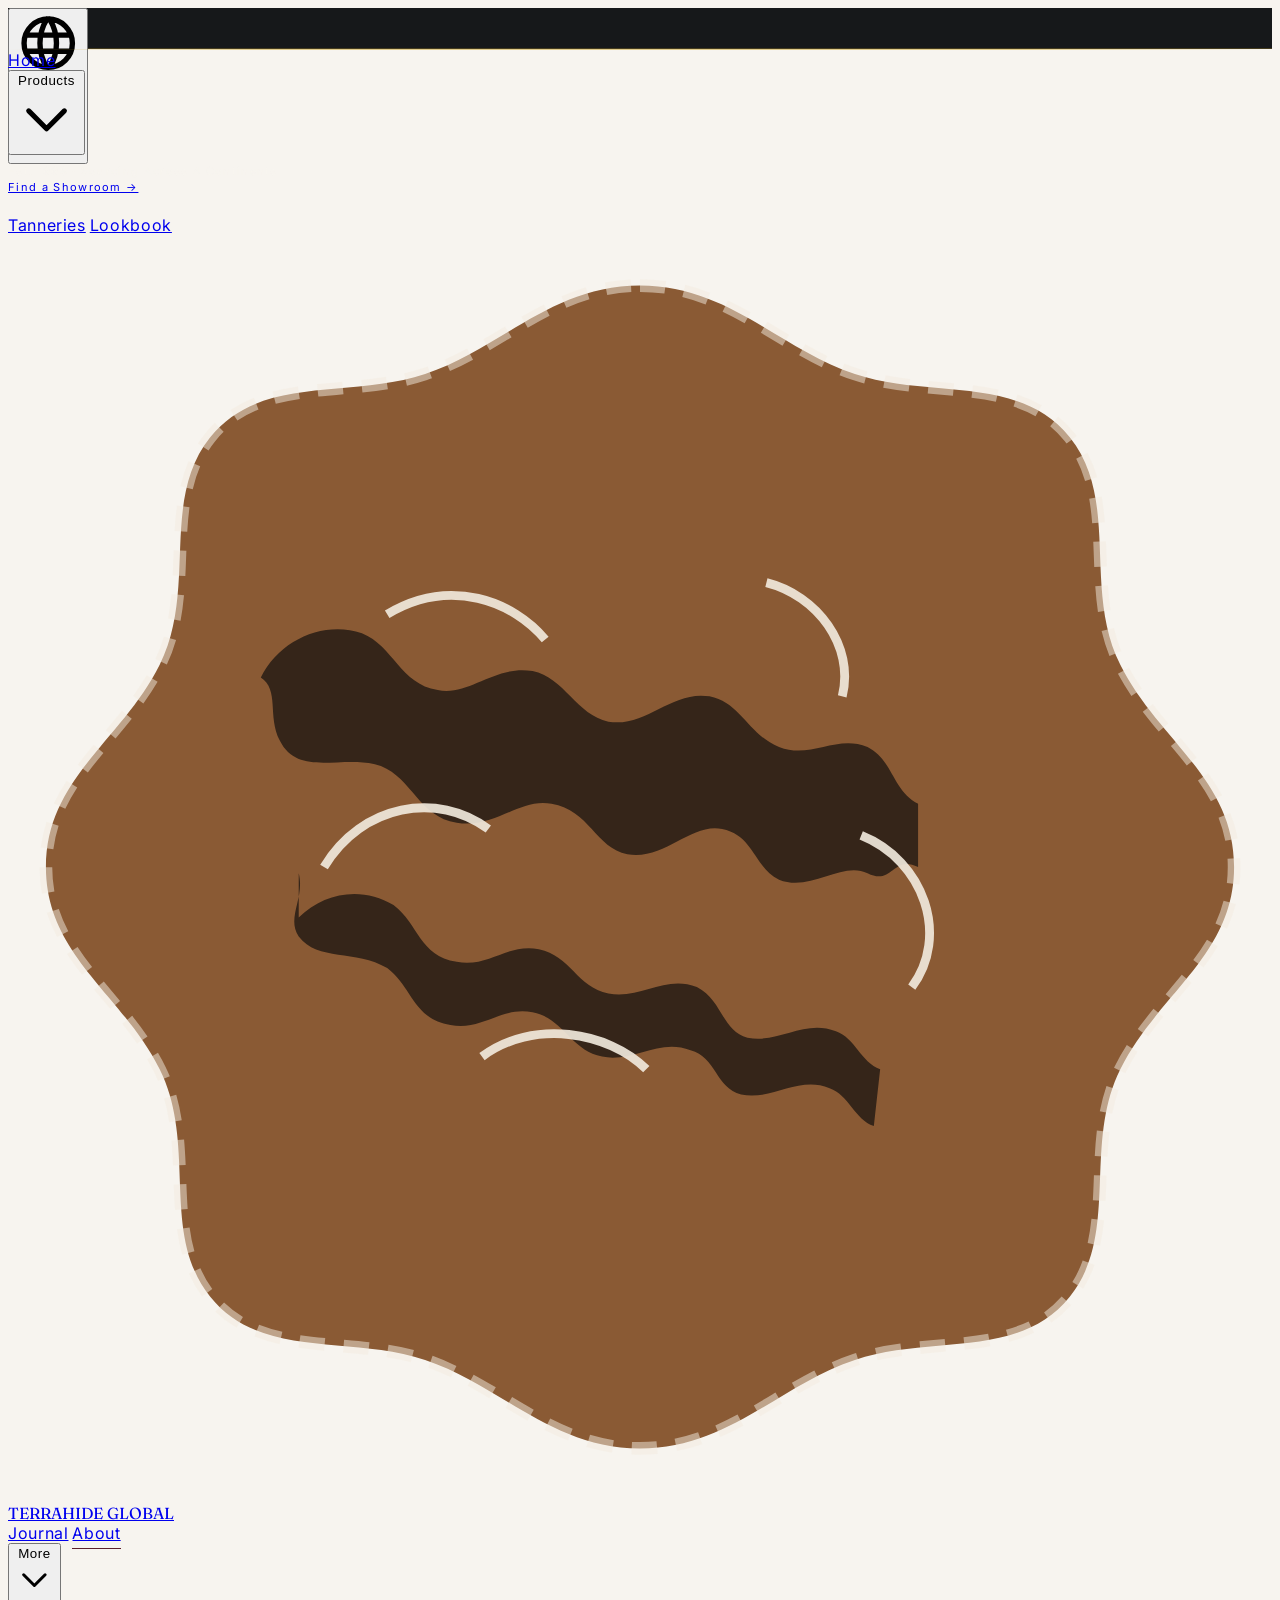
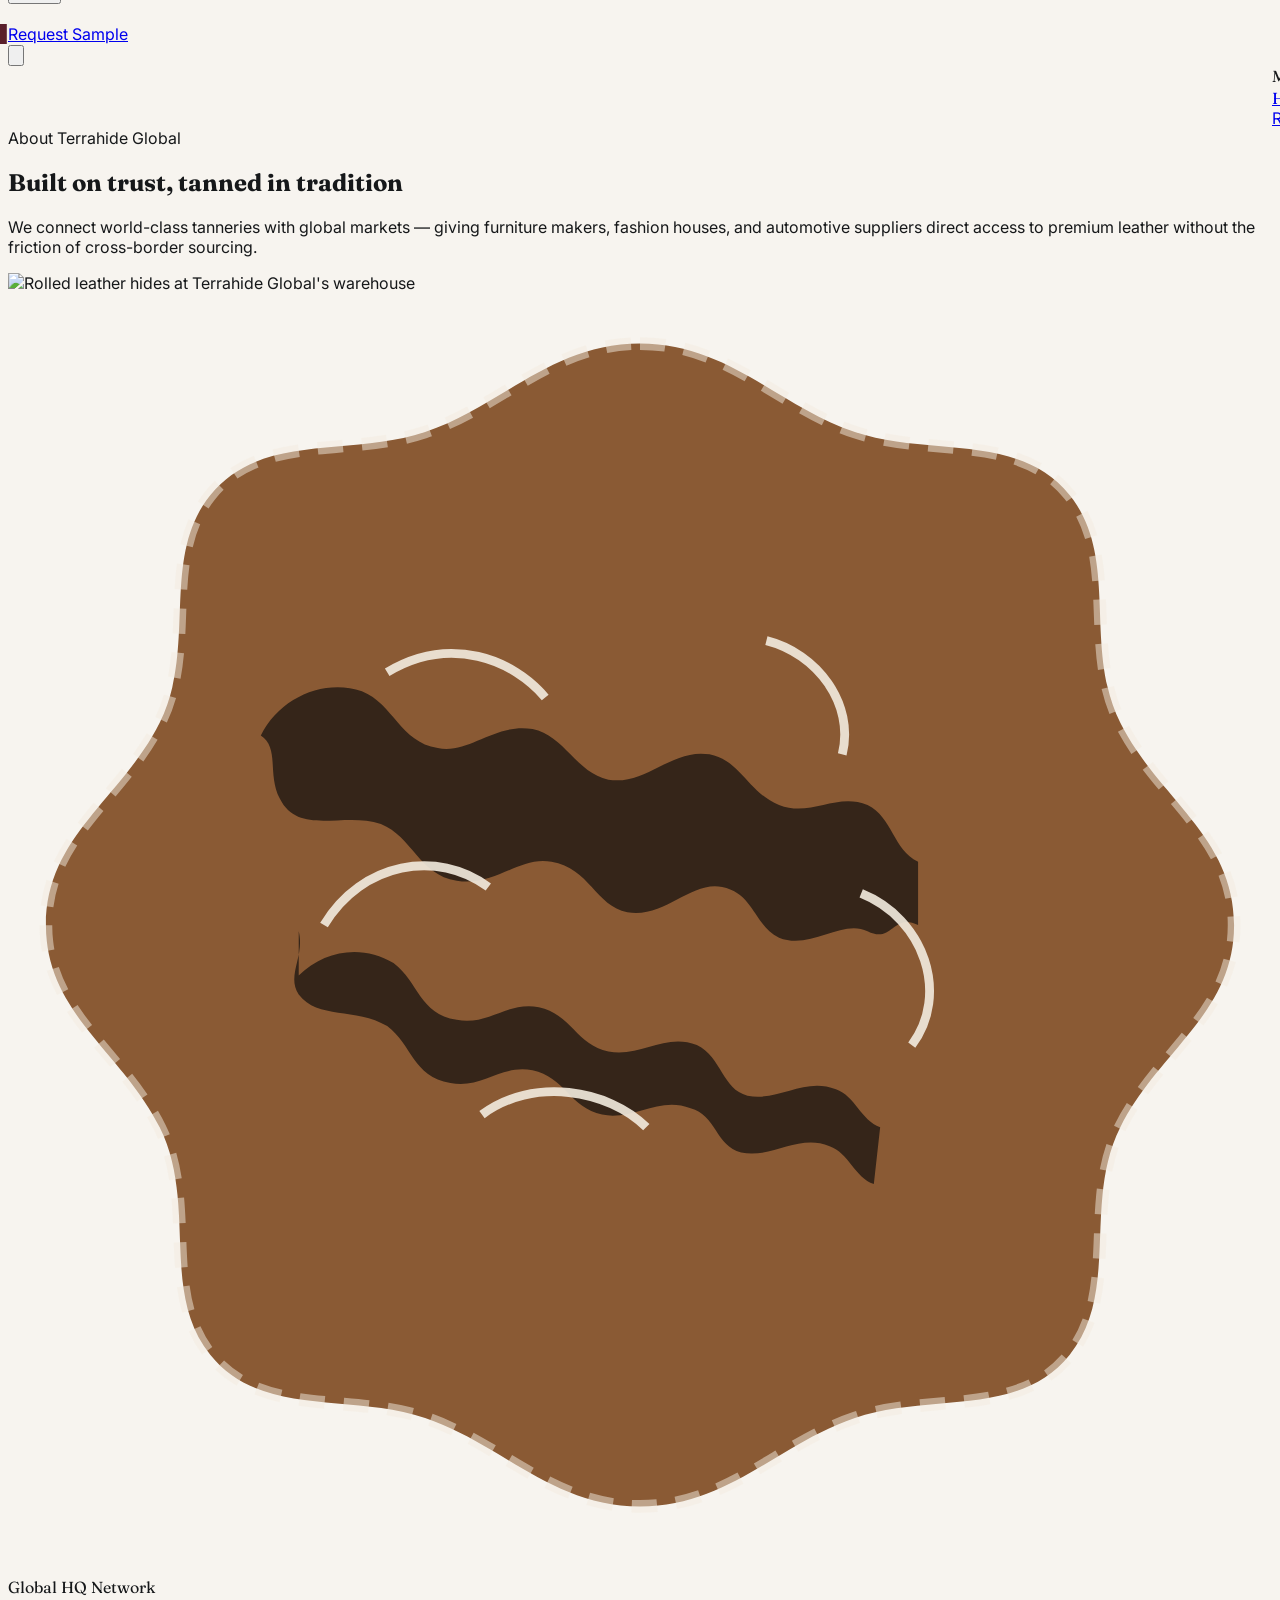
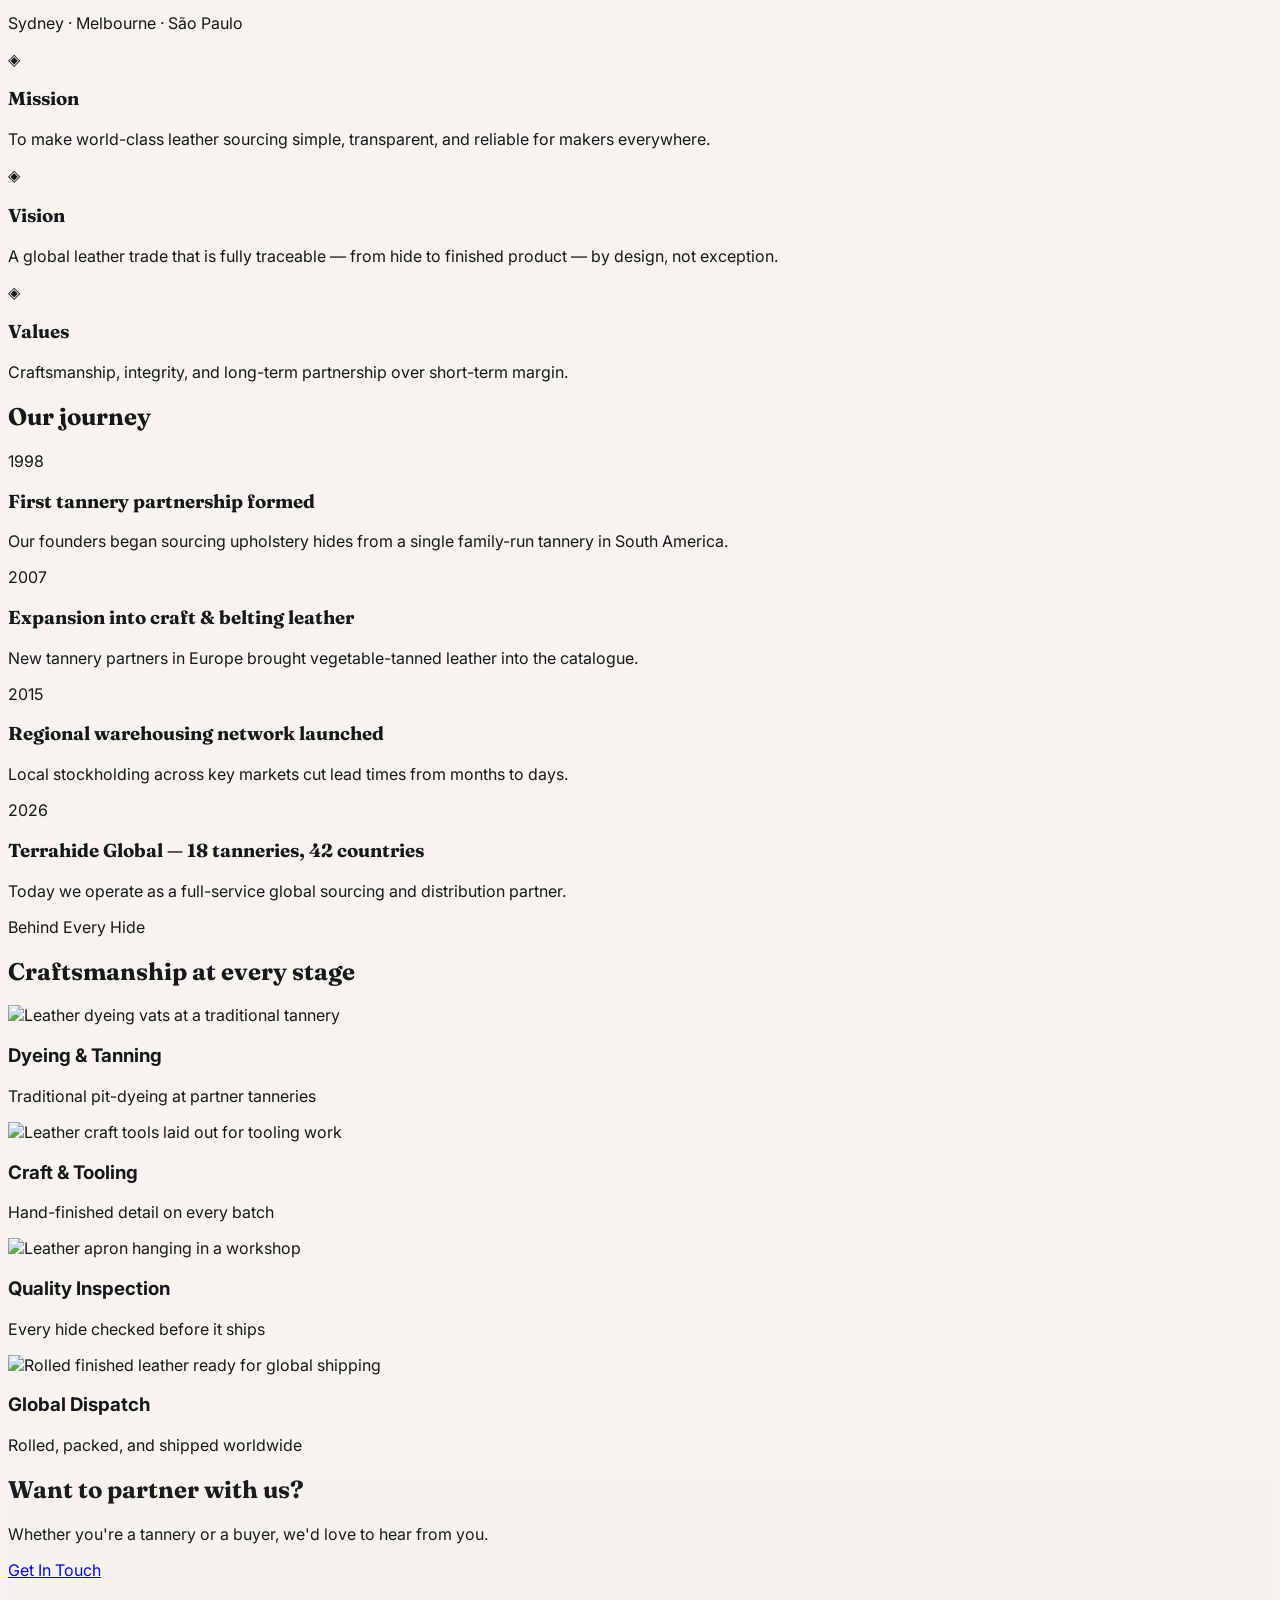
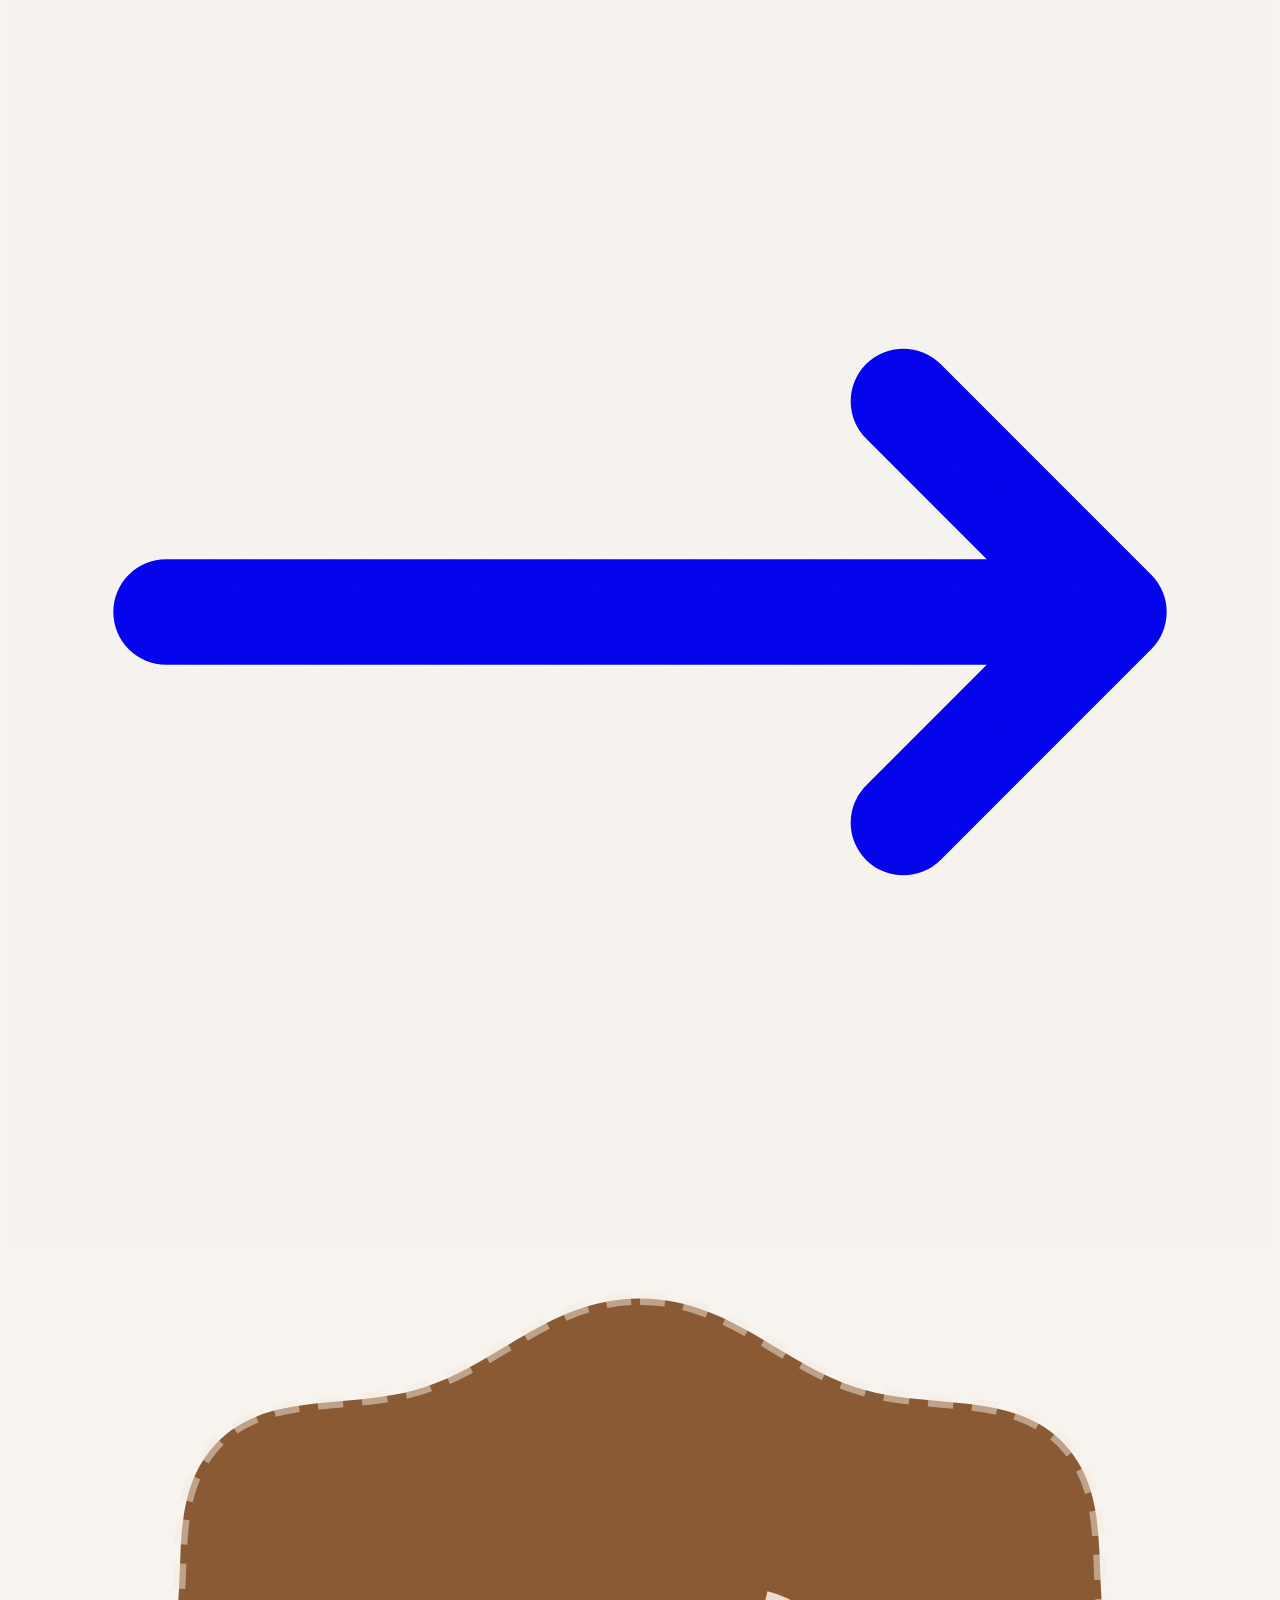
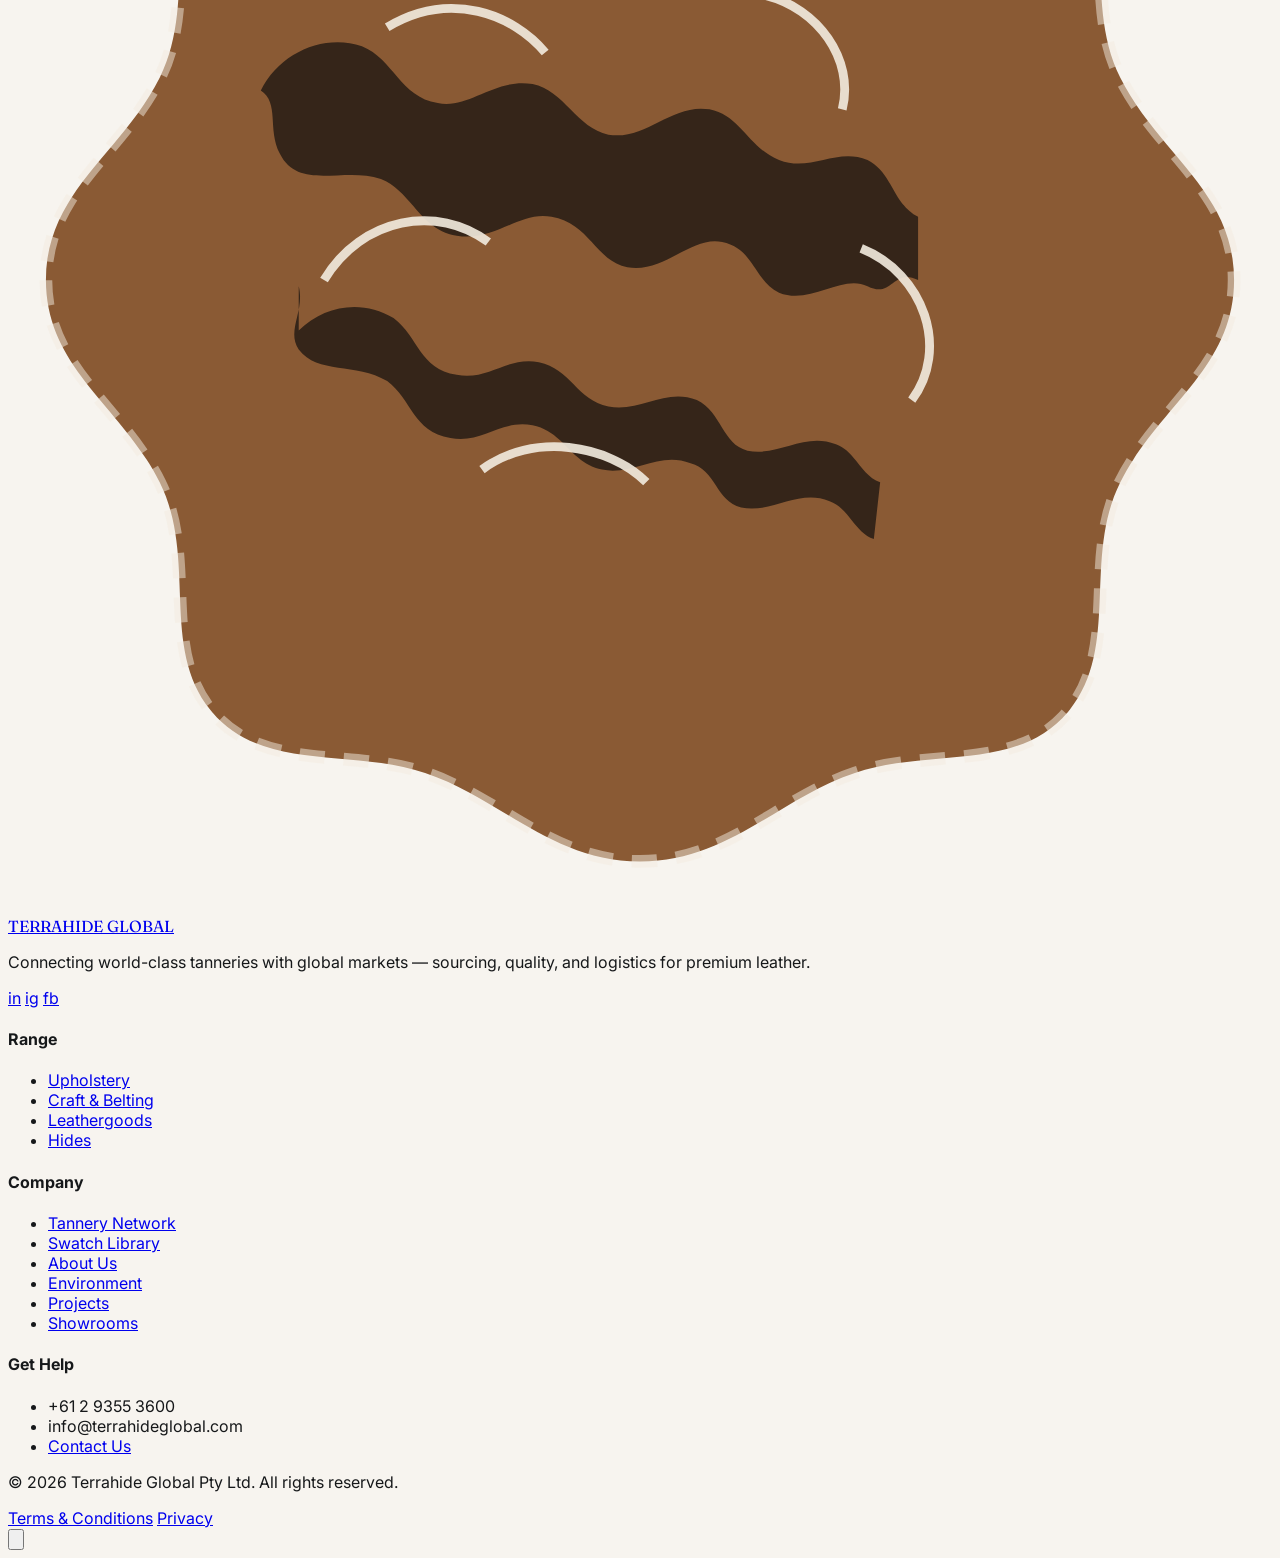
==== commit e7ee3961: "Replace static announcement bar with live rotating ticker Top bar now cycles real tannery-city local" ====
--- a/about.html
+++ b/about.html
@@ -40,7 +40,10 @@
           <a href="#" class="region-option"><span>🇧🇷</span> Português &middot; BRL</a>
         </div>
       </div>
-      <span class="hidden sm:inline uppercase">Est. 1998 &middot; Sourcing Across 4 Continents</span>
+      <div class="locale-ticker hidden sm:flex items-center gap-2 uppercase" data-ticker aria-live="polite">
+        <span class="ticker-dot" aria-hidden="true"></span>
+        <span data-ticker-text>Est. 1998 &middot; Sourcing Across 4 Continents</span>
+      </div>
       <a href="showrooms.html" class="uppercase hover:text-hide-light transition-colors">Find a Showroom →</a>
     </div>
   </div>
--- a/assets/css/site.css
+++ b/assets/css/site.css
@@ -595,6 +595,37 @@
 }
 .region-option:hover{ background: var(--th-cream); }
 
+/* Live rotating ticker (replaces static announcement line) */
+.locale-ticker{ position: relative; overflow: hidden; height: 16px; }
+.ticker-dot{
+  width: 6px; height: 6px; border-radius: 50%;
+  background: #4ADE80;
+  box-shadow: 0 0 0 0 rgba(74,222,128,.6);
+  animation: ticker-pulse 2s infinite;
+  flex-shrink: 0;
+}
+@keyframes ticker-pulse{
+  0%{ box-shadow: 0 0 0 0 rgba(74,222,128,.55); }
+  70%{ box-shadow: 0 0 0 5px rgba(74,222,128,0); }
+  100%{ box-shadow: 0 0 0 0 rgba(74,222,128,0); }
+}
+.locale-ticker [data-ticker-text]{
+  display: inline-block;
+  white-space: nowrap;
+  animation: ticker-fade-in .5s ease;
+}
+@keyframes ticker-fade-in{
+  from{ opacity: 0; transform: translateY(6px); }
+  to{ opacity: 1; transform: translateY(0); }
+}
+.locale-ticker [data-ticker-text].ticker-out{
+  animation: ticker-fade-out .35s ease forwards;
+}
+@keyframes ticker-fade-out{
+  from{ opacity: 1; transform: translateY(0); }
+  to{ opacity: 0; transform: translateY(-6px); }
+}
+
 /* Editorial primary header: centered logo, split nav */
 .editorial-header{
   transition: padding .5s cubic-bezier(.22,.68,0,1), background .4s ease, box-shadow .4s ease;
@@ -619,32 +650,6 @@
   transform: scale(0.88);
 }
 
-/* ===================== Certifications strip ===================== */
-.cert-badge{
-  display: flex; flex-direction: column; align-items: center; gap: 10px;
-  text-align: center;
-  filter: grayscale(1) opacity(0.55);
-  transition: filter .4s ease, transform .4s cubic-bezier(.22,.68,0,1);
-}
-.cert-badge:hover{
-  filter: grayscale(0) opacity(1);
-  transform: translateY(-4px);
-}
-.cert-ring{
-  width: 64px; height: 64px;
-  border-radius: 999px;
-  border: 1.5px solid var(--th-hide-light);
-  display: flex; align-items: center; justify-content: center;
-  position: relative;
-}
-.cert-ring::before{
-  content:"";
-  position: absolute; inset: -6px;
-  border-radius: 999px;
-  border: 1px dashed var(--th-hide-light);
-  opacity: .5;
-  animation: spin-slow 20s linear infinite;
-}
 @keyframes spin-slow{ to{ transform: rotate(360deg); } }
 
 /* ===================== Partner marquee (grayscale -> color) ===================== */
@@ -2018,3 +2023,112 @@
   line-height: 1.6;
   margin-top: 4px;
 }
+
+/* ===================== Certification cards (modern) ===================== */
+.cert-grid{
+  display: grid;
+  grid-template-columns: repeat(2, 1fr);
+  gap: 14px;
+}
+@media (min-width: 768px){
+  .cert-grid{ grid-template-columns: repeat(5, 1fr); }
+}
+
+.cert-card{
+  position: relative;
+  background: #fff;
+  border: 1px solid var(--th-line);
+  border-radius: 18px;
+  padding: 26px 18px 20px;
+  text-align: center;
+  overflow: hidden;
+  transition: transform .5s cubic-bezier(.22,.68,0,1), box-shadow .5s ease, border-color .4s ease;
+}
+.cert-card:hover{
+  transform: translateY(-6px);
+  box-shadow: 0 30px 54px -30px rgba(22,24,26,.35);
+  border-color: transparent;
+}
+
+/* Gold sweep line that grows in on hover */
+.cert-card::before{
+  content: "";
+  position: absolute; inset: 0 0 auto 0;
+  height: 3px;
+  background: linear-gradient(90deg, var(--th-hide), var(--th-hide-light));
+  transform: scaleX(0);
+  transform-origin: left;
+  transition: transform .55s cubic-bezier(.22,.68,0,1);
+}
+.cert-card:hover::before{ transform: scaleX(1); }
+
+.cert-mark{
+  width: 60px; height: 60px;
+  margin: 0 auto 14px;
+  border-radius: 999px;
+  border: 1.5px solid var(--th-line);
+  display: flex; align-items: center; justify-content: center;
+  position: relative;
+  transition: border-color .4s ease;
+}
+.cert-card:hover .cert-mark{ border-color: var(--th-hide-light); }
+
+/* Rotating dashed ring, spins continuously but subtly */
+.cert-mark::before{
+  content: "";
+  position: absolute; inset: -6px;
+  border-radius: 999px;
+  border: 1px dashed var(--th-hide-light);
+  opacity: .45;
+  animation: spin-slow 22s linear infinite;
+}
+
+.cert-mark span{
+  font-family: 'Fraunces', serif;
+  font-weight: 500;
+  color: var(--th-hide);
+}
+
+.cert-name{
+  font-size: 12px;
+  font-weight: 700;
+  letter-spacing: .04em;
+  color: var(--th-ink);
+  line-height: 1.3;
+}
+.cert-sub{
+  font-size: 10.5px;
+  color: var(--th-ink-soft);
+  margin-top: 3px;
+}
+
+/* Detail line revealed on hover */
+.cert-detail{
+  max-height: 0;
+  opacity: 0;
+  overflow: hidden;
+  transition: max-height .5s cubic-bezier(.22,.68,0,1), opacity .4s ease;
+}
+.cert-card:hover .cert-detail{ max-height: 60px; opacity: 1; margin-top: 10px; }
+.cert-detail p{
+  font-size: 10.5px;
+  color: var(--th-ink-soft);
+  line-height: 1.5;
+  padding-top: 10px;
+  border-top: 1px solid var(--th-line);
+}
+
+/* Verified check chip in the corner */
+.cert-check{
+  position: absolute; top: 12px; right: 12px;
+  width: 18px; height: 18px;
+  border-radius: 999px;
+  background: var(--th-teal);
+  color: #F7F4EF;
+  display: flex; align-items: center; justify-content: center;
+  font-size: 10px;
+  opacity: 0;
+  transform: scale(.5);
+  transition: opacity .35s ease, transform .4s cubic-bezier(.22,.68,0,1);
+}
+.cert-card:hover .cert-check{ opacity: 1; transform: scale(1); }
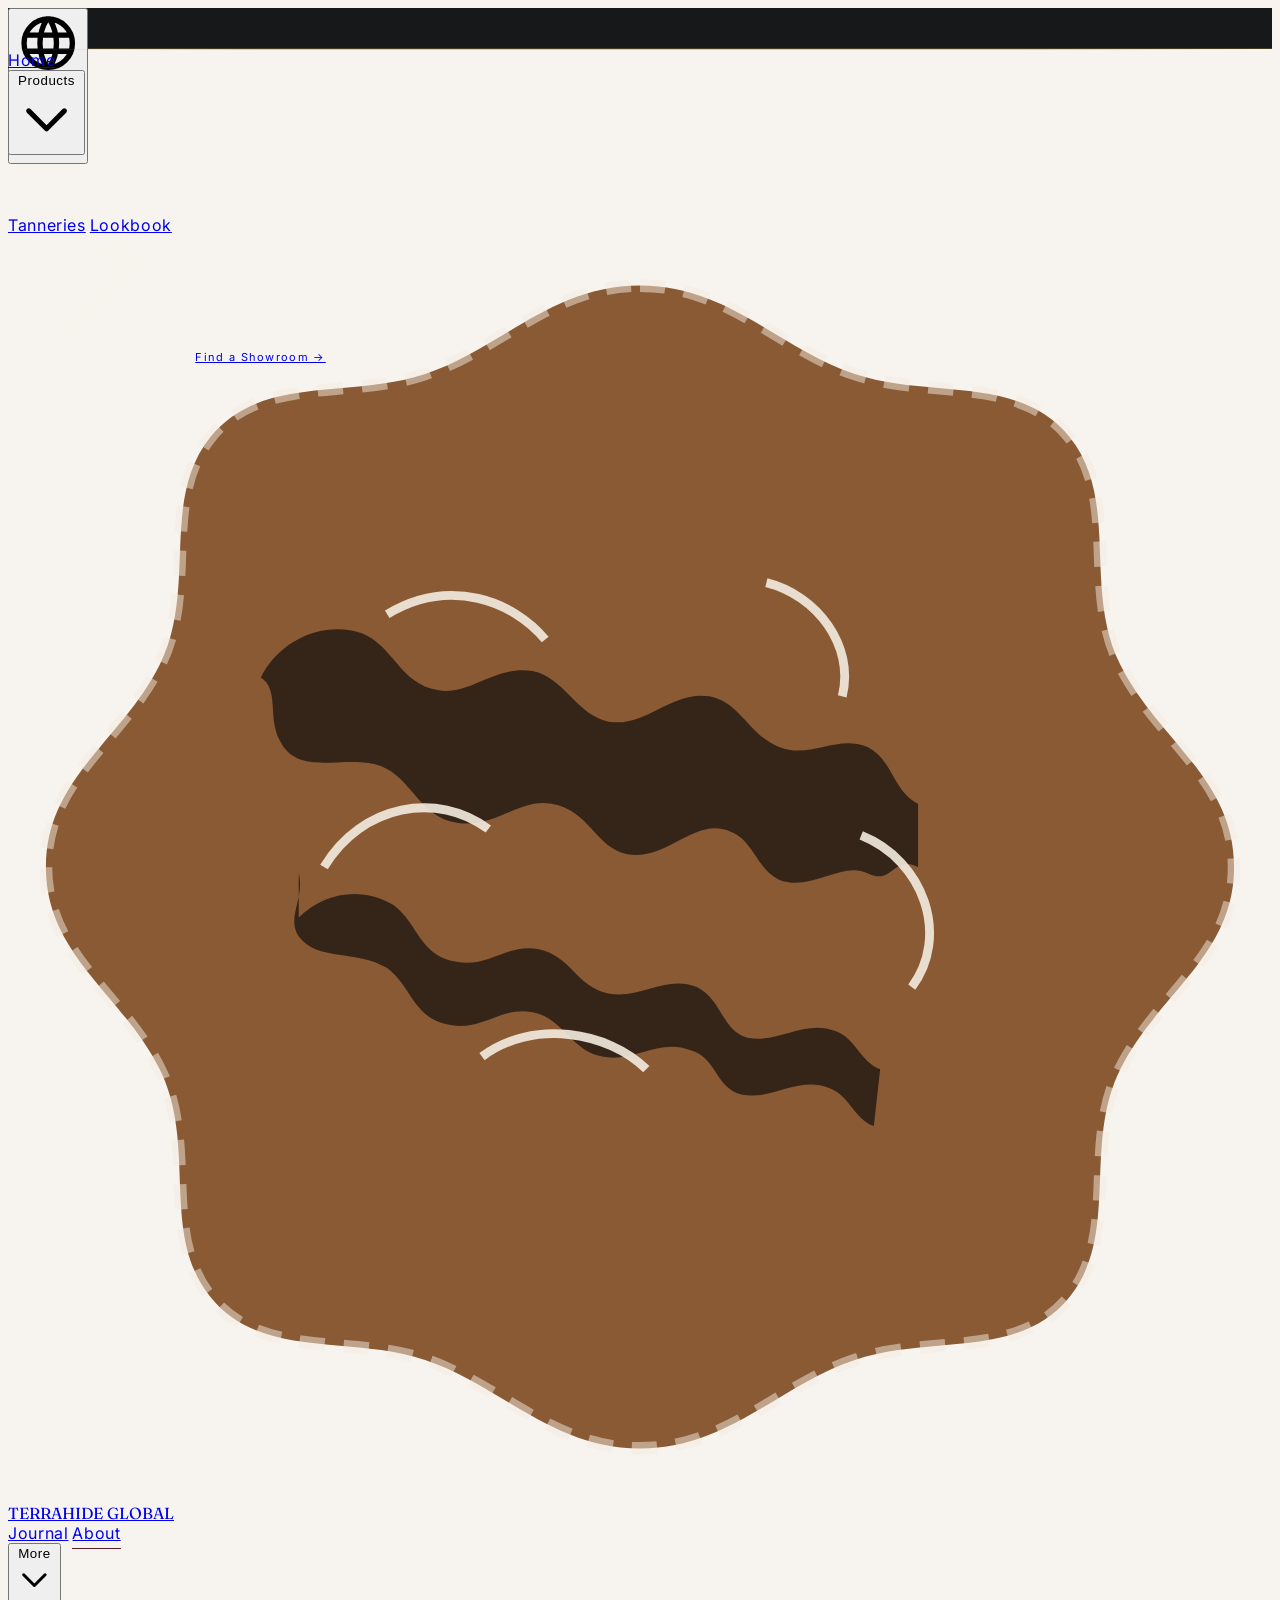
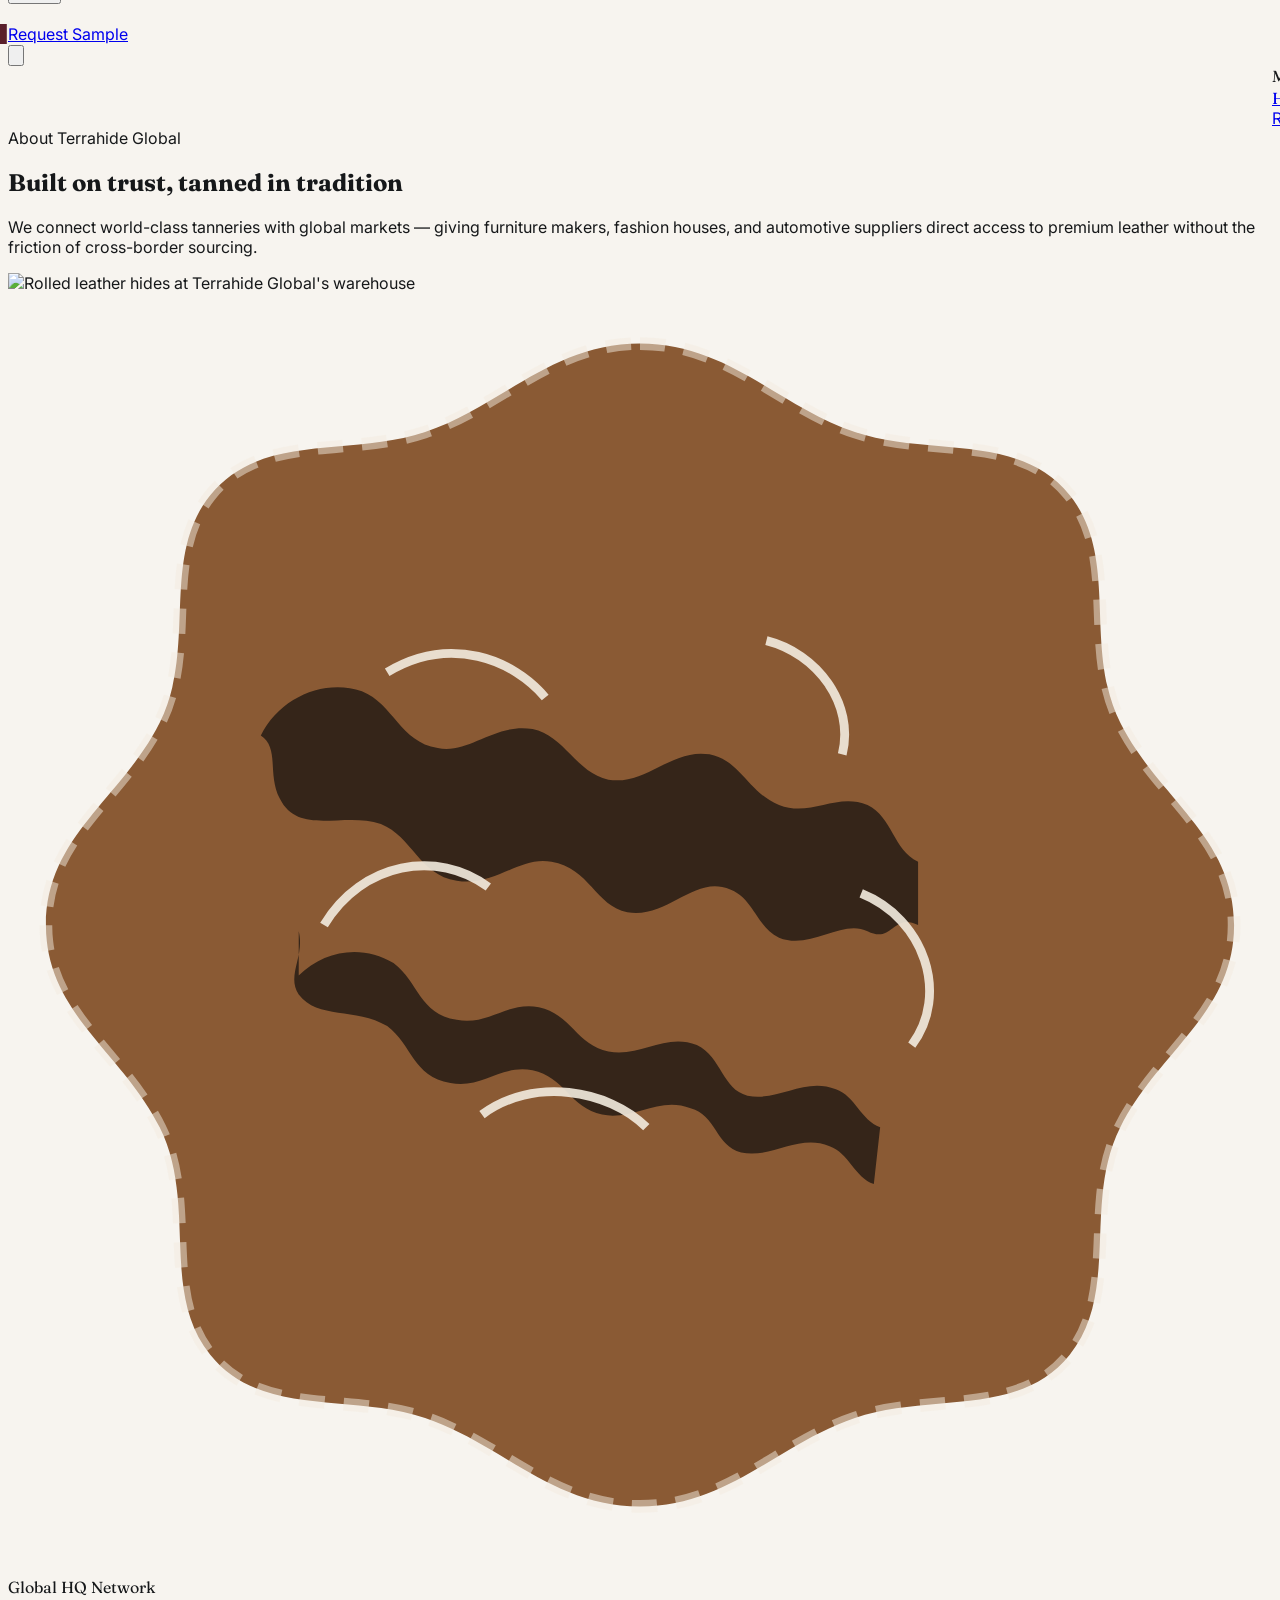
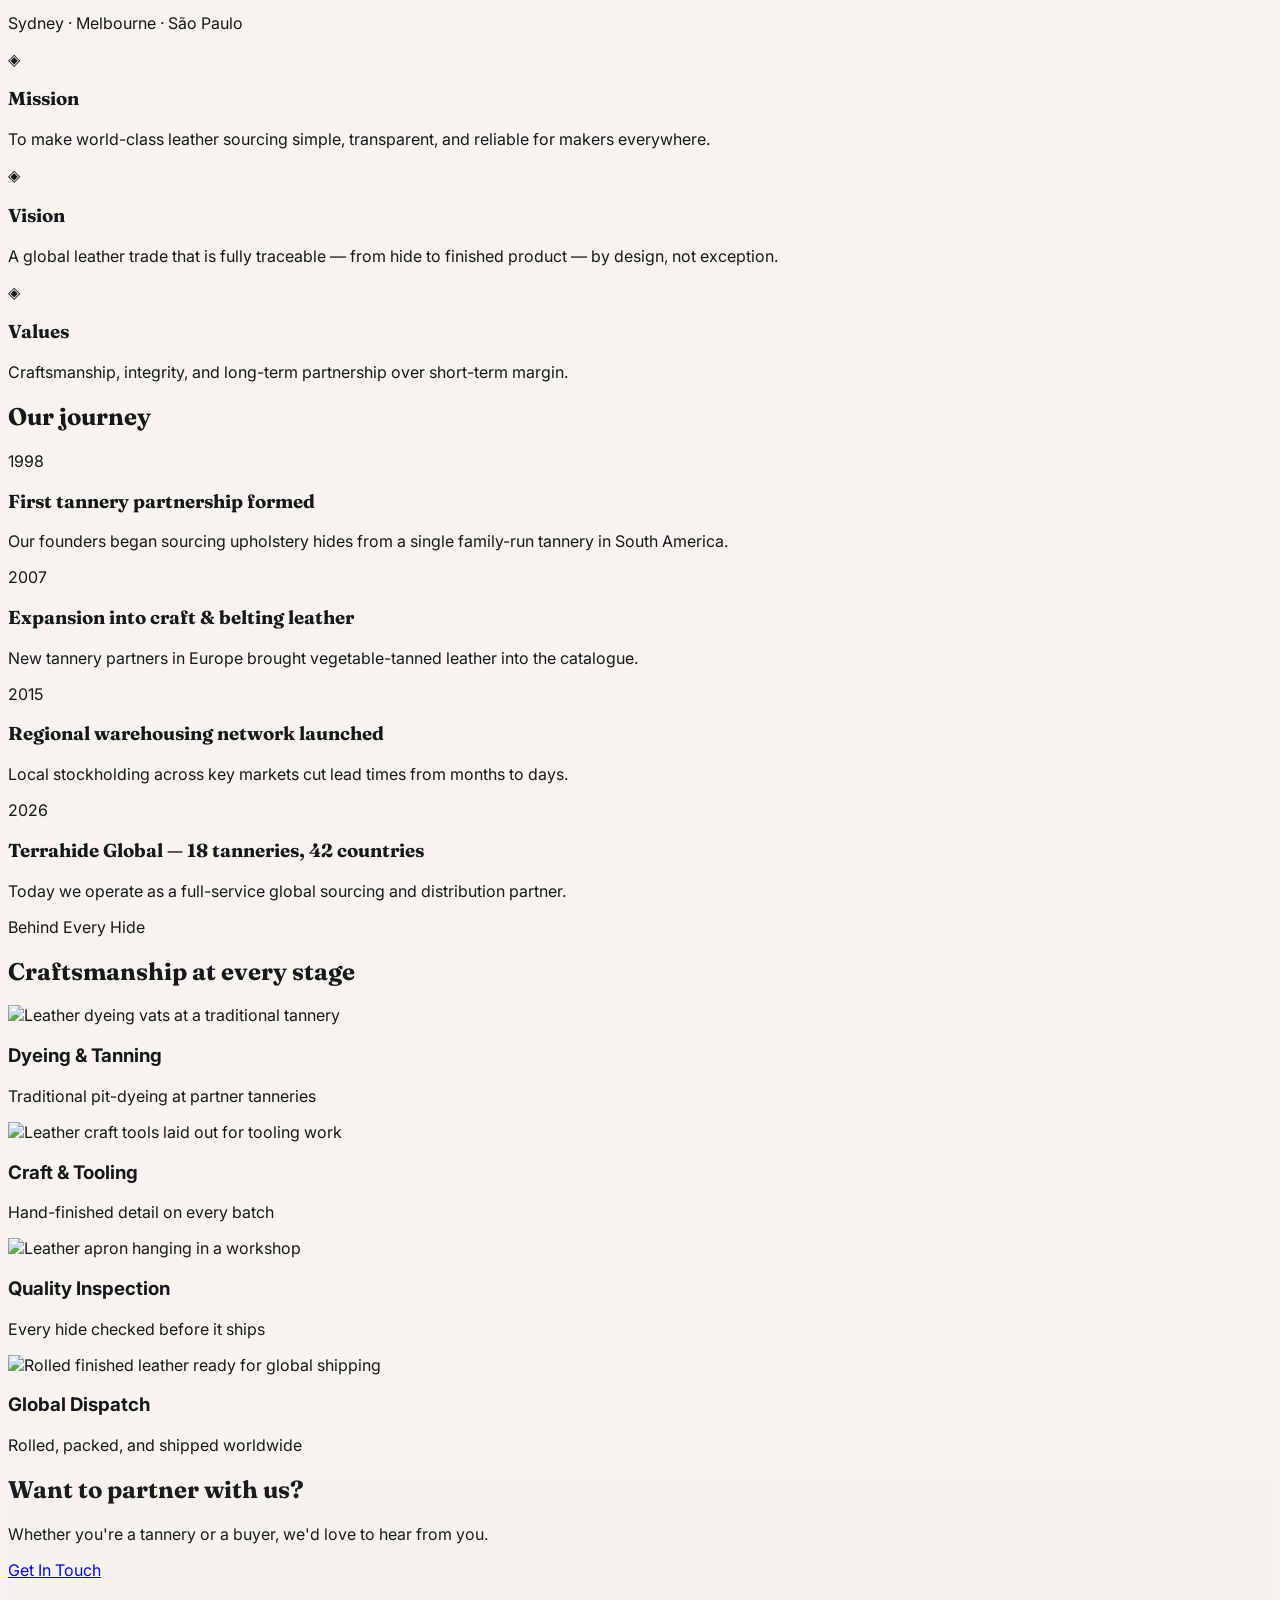
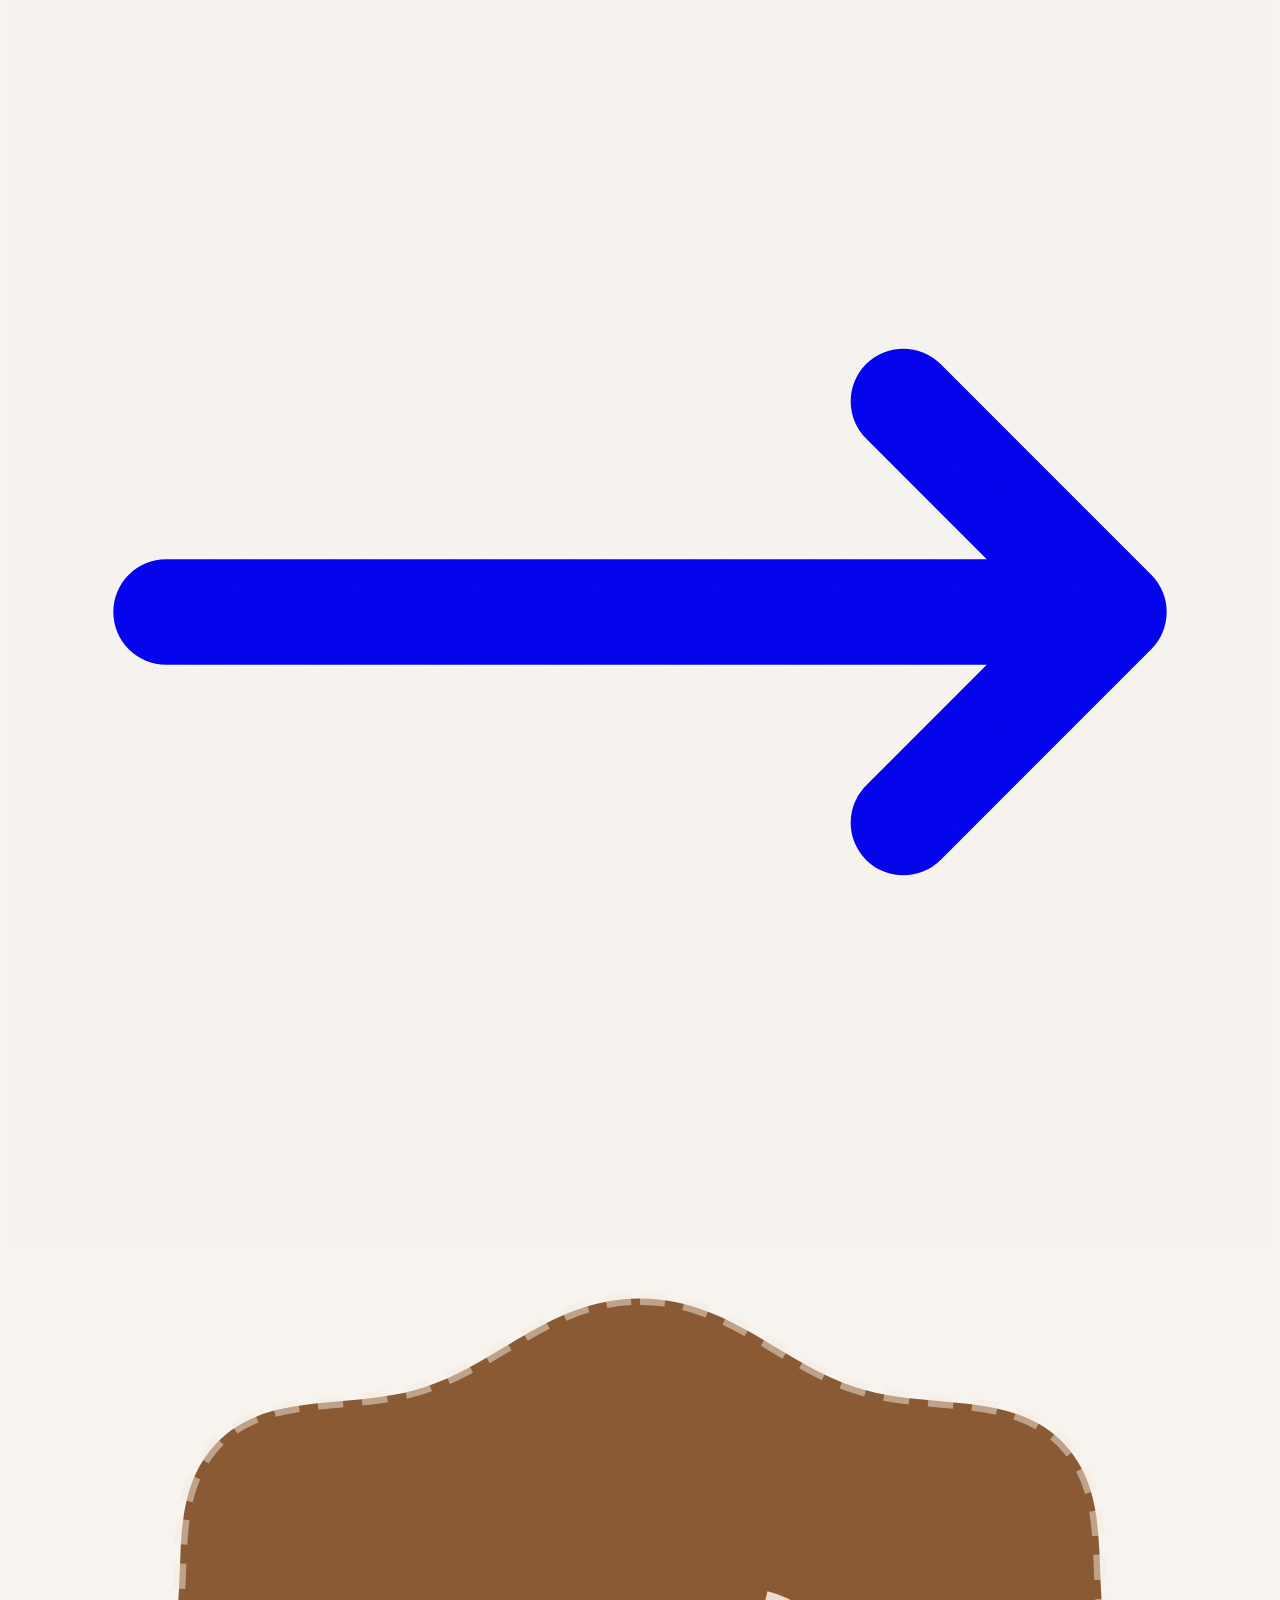
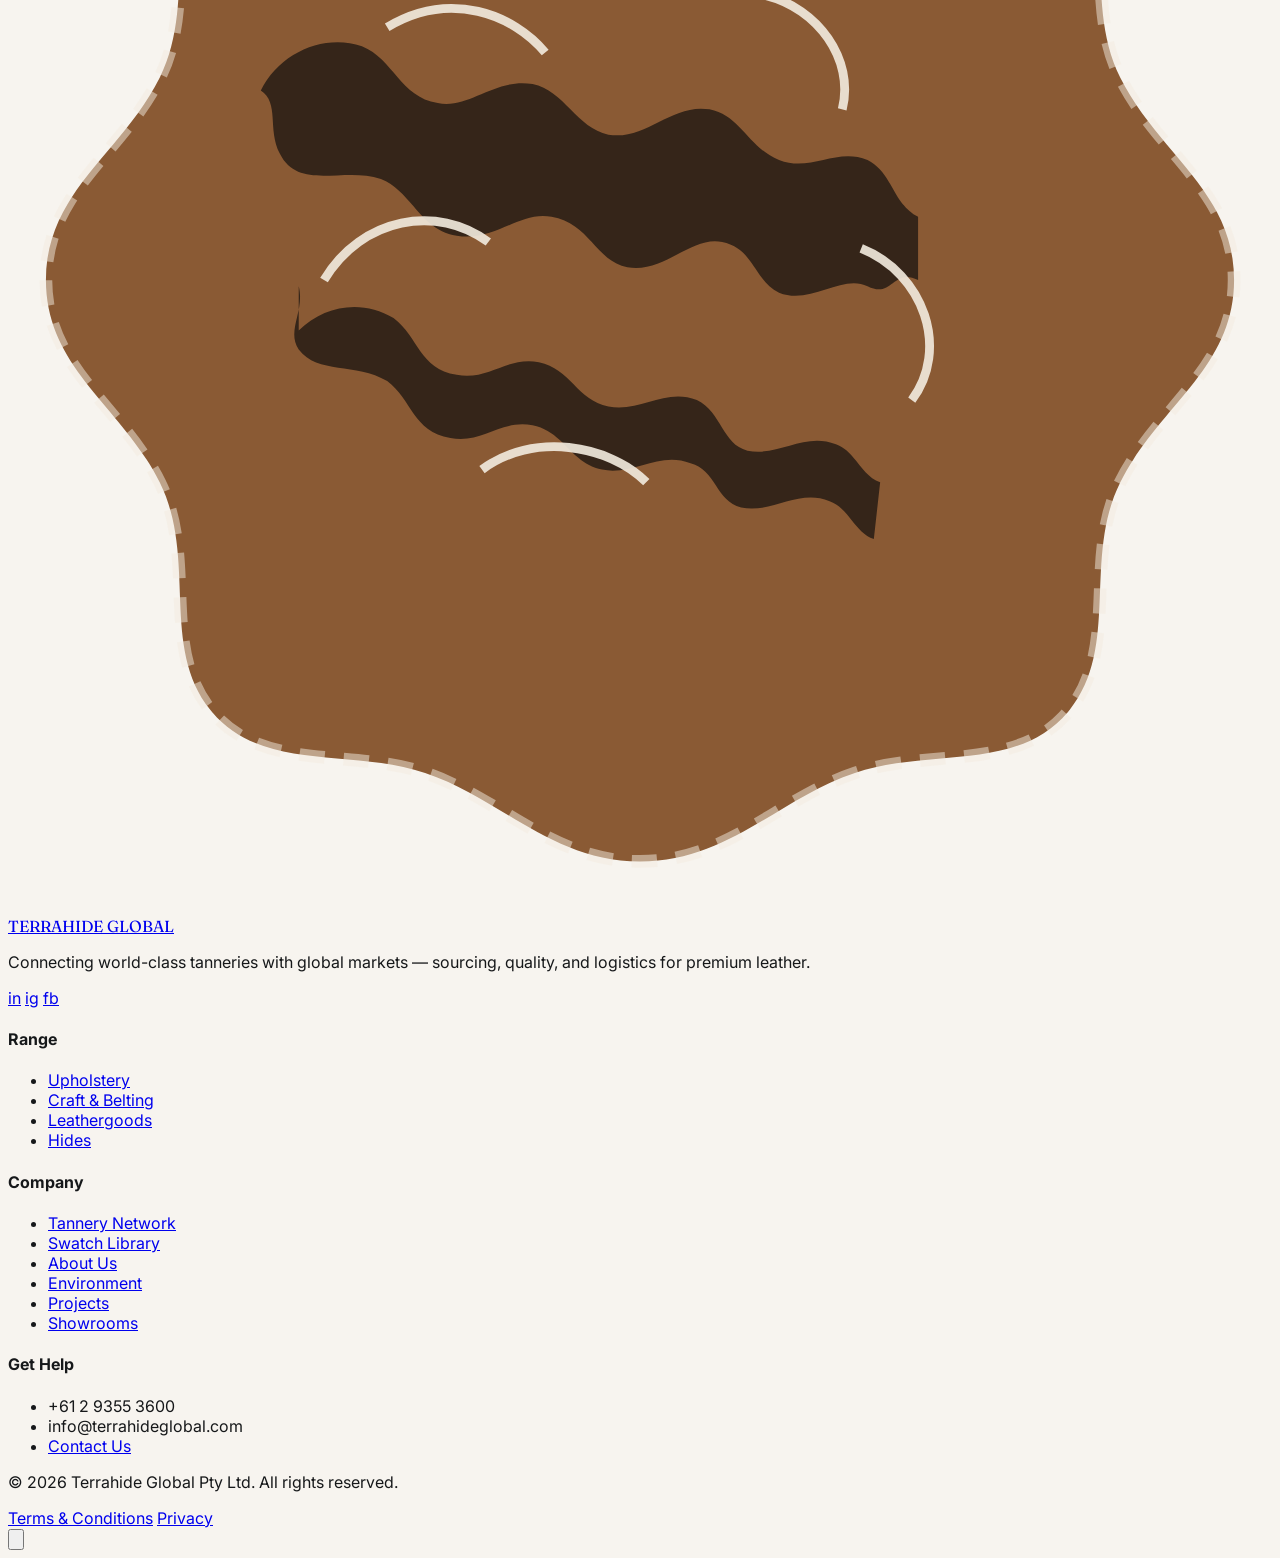
==== commit b5812d1e: "Replace announcement ticker with live hide-batch traceability trigger Top bar now shows a rotating b" ====
--- a/about.html
+++ b/about.html
@@ -40,10 +40,11 @@
           <a href="#" class="region-option"><span>🇧🇷</span> Português &middot; BRL</a>
         </div>
       </div>
-      <div class="locale-ticker hidden sm:flex items-center gap-2 uppercase" data-ticker aria-live="polite">
+      <button class="locale-ticker hidden sm:flex items-center gap-2 uppercase" data-batch-trigger aria-haspopup="dialog">
         <span class="ticker-dot" aria-hidden="true"></span>
-        <span data-ticker-text>Est. 1998 &middot; Sourcing Across 4 Continents</span>
-      </div>
+        <span data-batch-text>Batch #TH-2847 &middot; in transit</span>
+        <svg class="w-2.5 h-2.5 opacity-60" fill="none" stroke="currentColor" viewBox="0 0 24 24"><path stroke-linecap="round" stroke-linejoin="round" stroke-width="2" d="M9 5l7 7-7 7"/></svg>
+      </button>
       <a href="showrooms.html" class="uppercase hover:text-hide-light transition-colors">Find a Showroom →</a>
     </div>
   </div>
--- a/assets/css/site.css
+++ b/assets/css/site.css
@@ -595,8 +595,14 @@
 }
 .region-option:hover{ background: var(--th-cream); }
 
-/* Live rotating ticker (replaces static announcement line) */
-.locale-ticker{ position: relative; overflow: hidden; height: 16px; }
+/* Live batch-traceability trigger (replaces static announcement line) */
+.locale-ticker{
+  position: relative;
+  background: none; border: none; cursor: pointer;
+  color: inherit; font: inherit; letter-spacing: inherit;
+  padding: 0; transition: color .2s ease;
+}
+.locale-ticker:hover{ color: var(--th-hide-light); }
 .ticker-dot{
   width: 6px; height: 6px; border-radius: 50%;
   background: #4ADE80;
@@ -609,7 +615,7 @@
   70%{ box-shadow: 0 0 0 5px rgba(74,222,128,0); }
   100%{ box-shadow: 0 0 0 0 rgba(74,222,128,0); }
 }
-.locale-ticker [data-ticker-text]{
+[data-batch-text]{
   display: inline-block;
   white-space: nowrap;
   animation: ticker-fade-in .5s ease;
@@ -618,13 +624,64 @@
   from{ opacity: 0; transform: translateY(6px); }
   to{ opacity: 1; transform: translateY(0); }
 }
-.locale-ticker [data-ticker-text].ticker-out{
+[data-batch-text].ticker-out{
   animation: ticker-fade-out .35s ease forwards;
 }
 @keyframes ticker-fade-out{
   from{ opacity: 1; transform: translateY(0); }
   to{ opacity: 0; transform: translateY(-6px); }
 }
+
+/* Batch traceability modal */
+.batch-modal-backdrop{
+  position: fixed; inset: 0; z-index: 200;
+  background: rgba(22,24,26,.6);
+  backdrop-filter: blur(4px);
+  opacity: 0; visibility: hidden;
+  transition: opacity .3s ease, visibility .3s;
+  display: flex; align-items: center; justify-content: center;
+  padding: 24px;
+}
+.batch-modal-backdrop.open{ opacity: 1; visibility: visible; }
+.batch-modal{
+  background: var(--th-bg);
+  border-radius: 20px;
+  max-width: 460px; width: 100%;
+  padding: 32px;
+  box-shadow: 0 40px 80px -20px rgba(0,0,0,.4);
+  transform: translateY(16px) scale(.97);
+  opacity: 0;
+  transition: transform .35s cubic-bezier(.22,.68,0,1), opacity .35s ease;
+}
+.batch-modal-backdrop.open .batch-modal{ transform: translateY(0) scale(1); opacity: 1; }
+.batch-modal-close{
+  position: absolute; top: 18px; right: 18px;
+  width: 32px; height: 32px; border-radius: 50%;
+  display: flex; align-items: center; justify-content: center;
+  color: var(--th-ink-soft);
+  transition: background .2s ease;
+}
+.batch-modal-close:hover{ background: var(--th-cream); }
+.batch-trace-step{
+  position: relative;
+  padding: 4px 0 22px 28px;
+  border-left: 2px solid var(--th-line);
+  margin-left: 6px;
+}
+.batch-trace-step:last-child{ border-left-color: transparent; padding-bottom: 0; }
+.batch-trace-dot{
+  position: absolute; left: -7px; top: 3px;
+  width: 12px; height: 12px; border-radius: 50%;
+  background: var(--th-bg);
+  border: 2px solid var(--th-hide-light);
+}
+.batch-trace-step.done .batch-trace-dot{ background: var(--th-hide-light); border-color: var(--th-hide-light); }
+.batch-trace-step.current .batch-trace-dot{
+  border-color: #4ADE80; background: #4ADE80;
+  box-shadow: 0 0 0 4px rgba(74,222,128,.2);
+}
+.batch-trace-step.pending .batch-trace-dot{ border-color: var(--th-line); }
+.batch-trace-step.pending{ opacity: .45; }
 
 /* Editorial primary header: centered logo, split nav */
 .editorial-header{
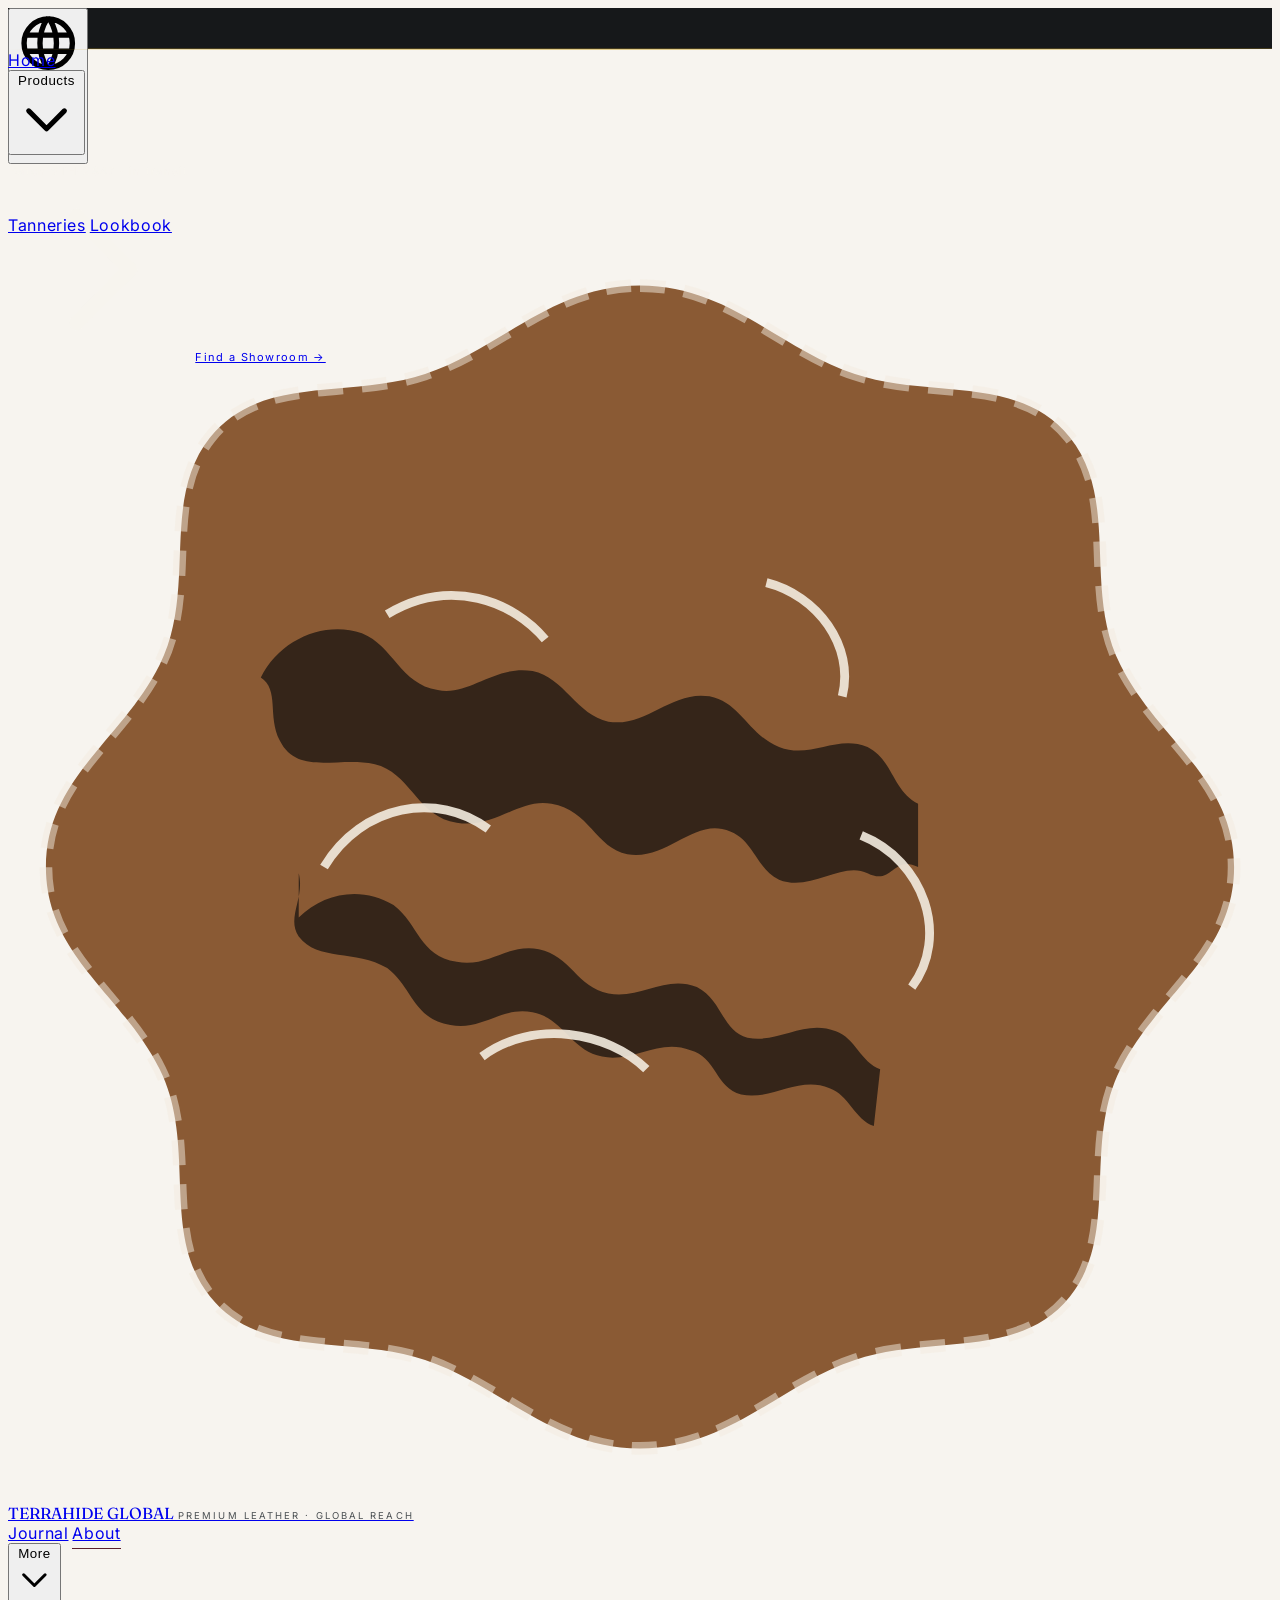
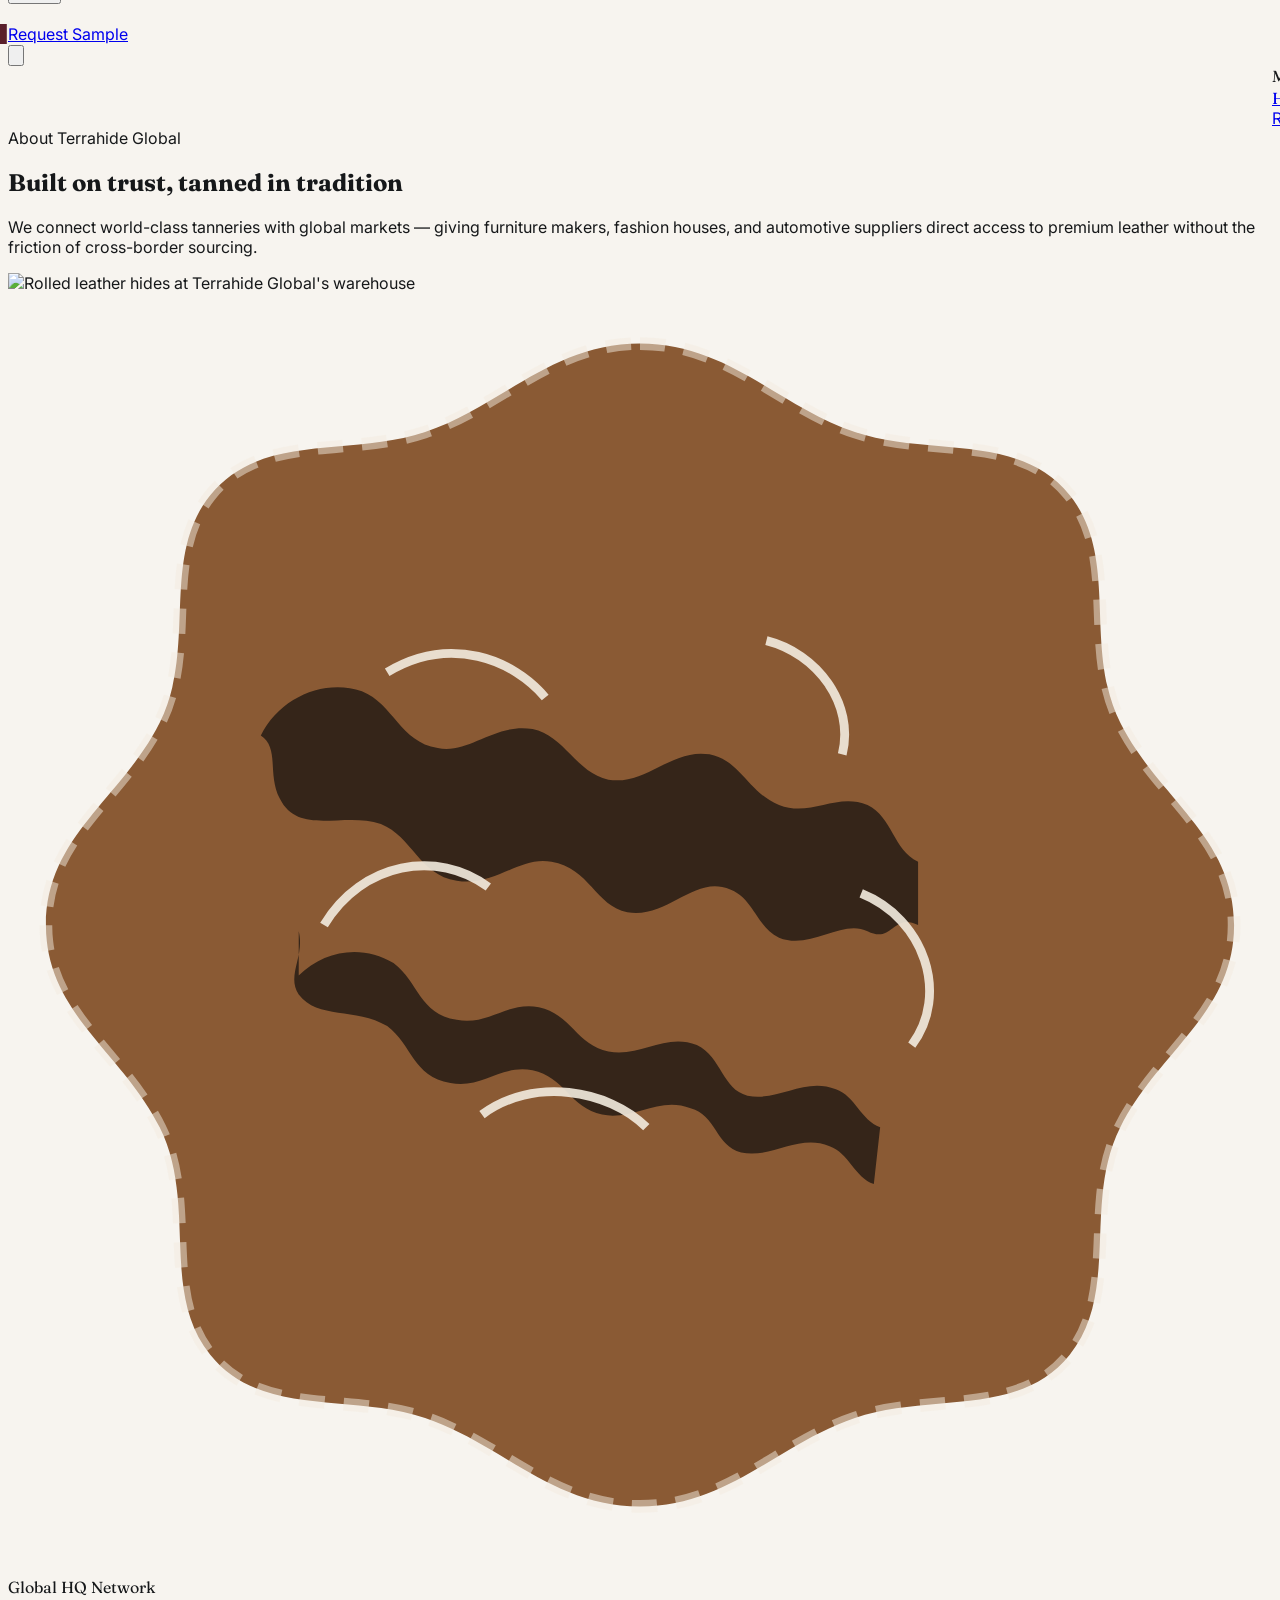
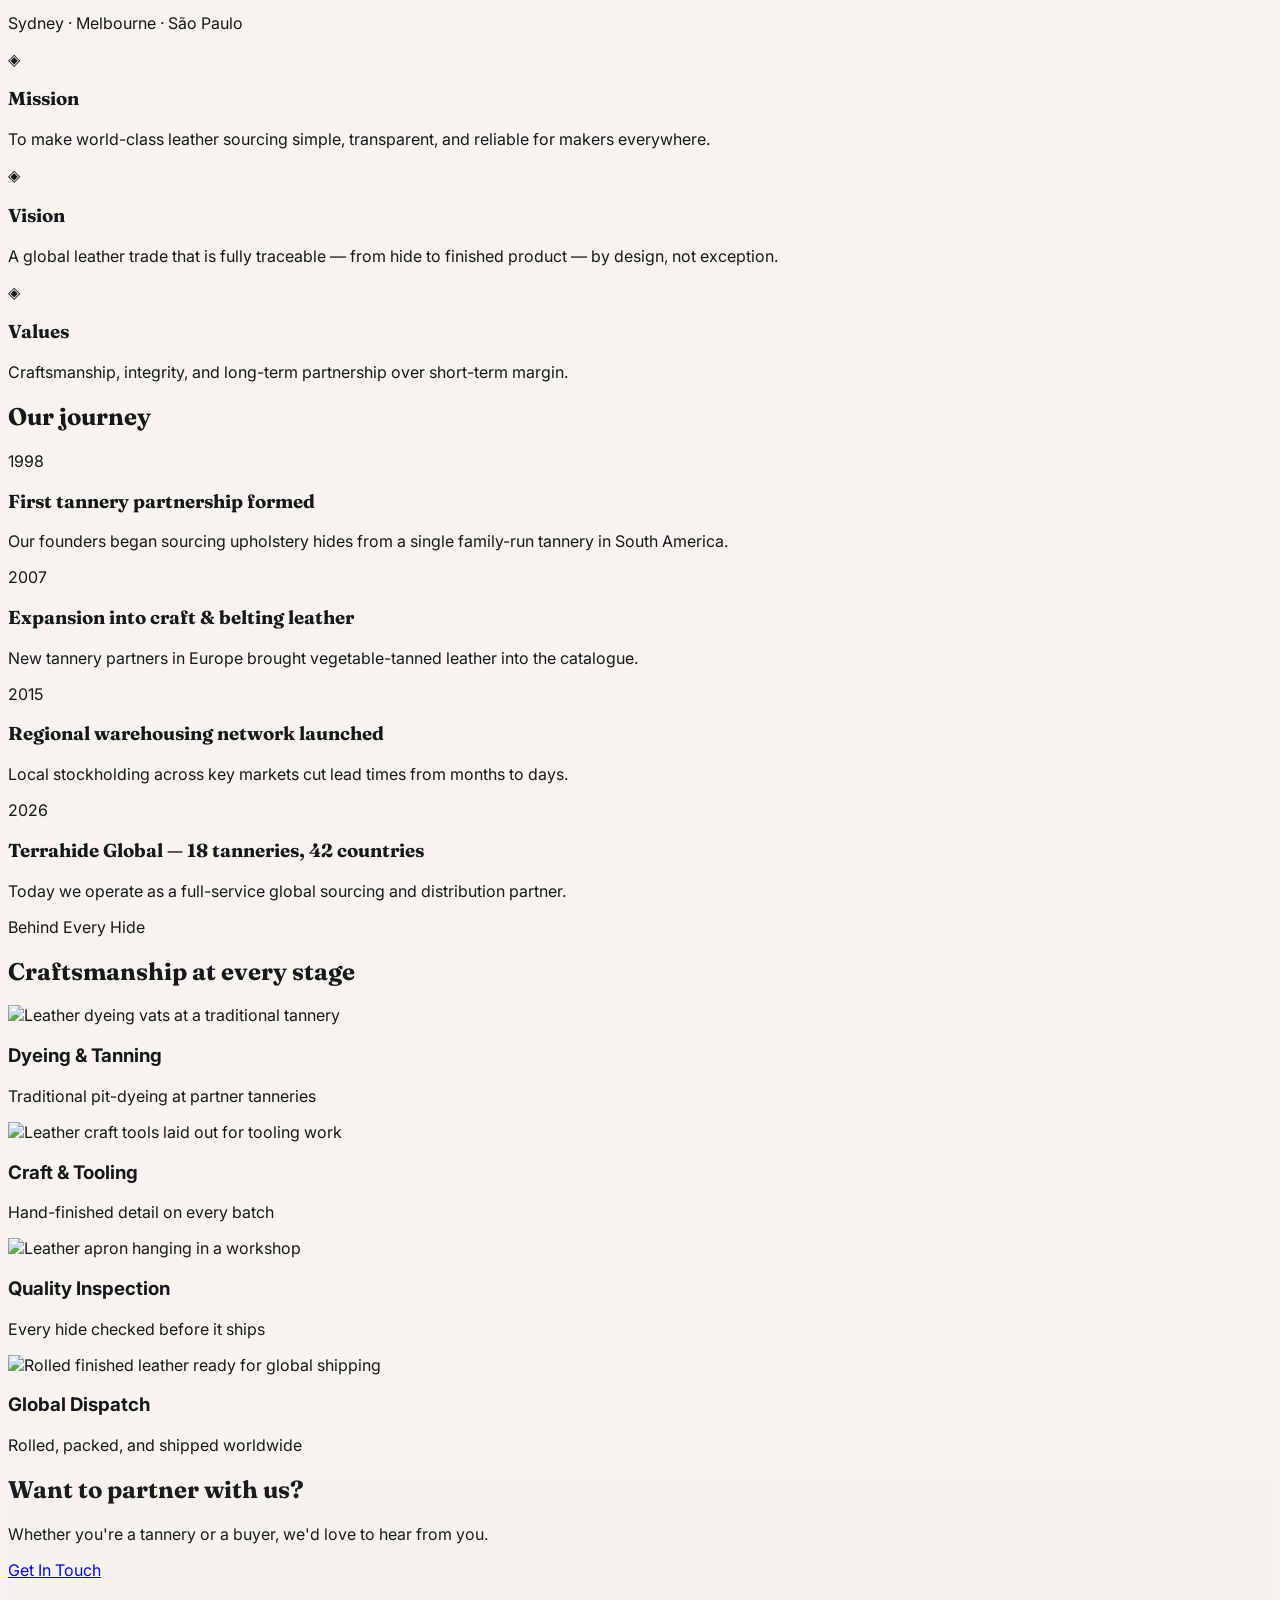
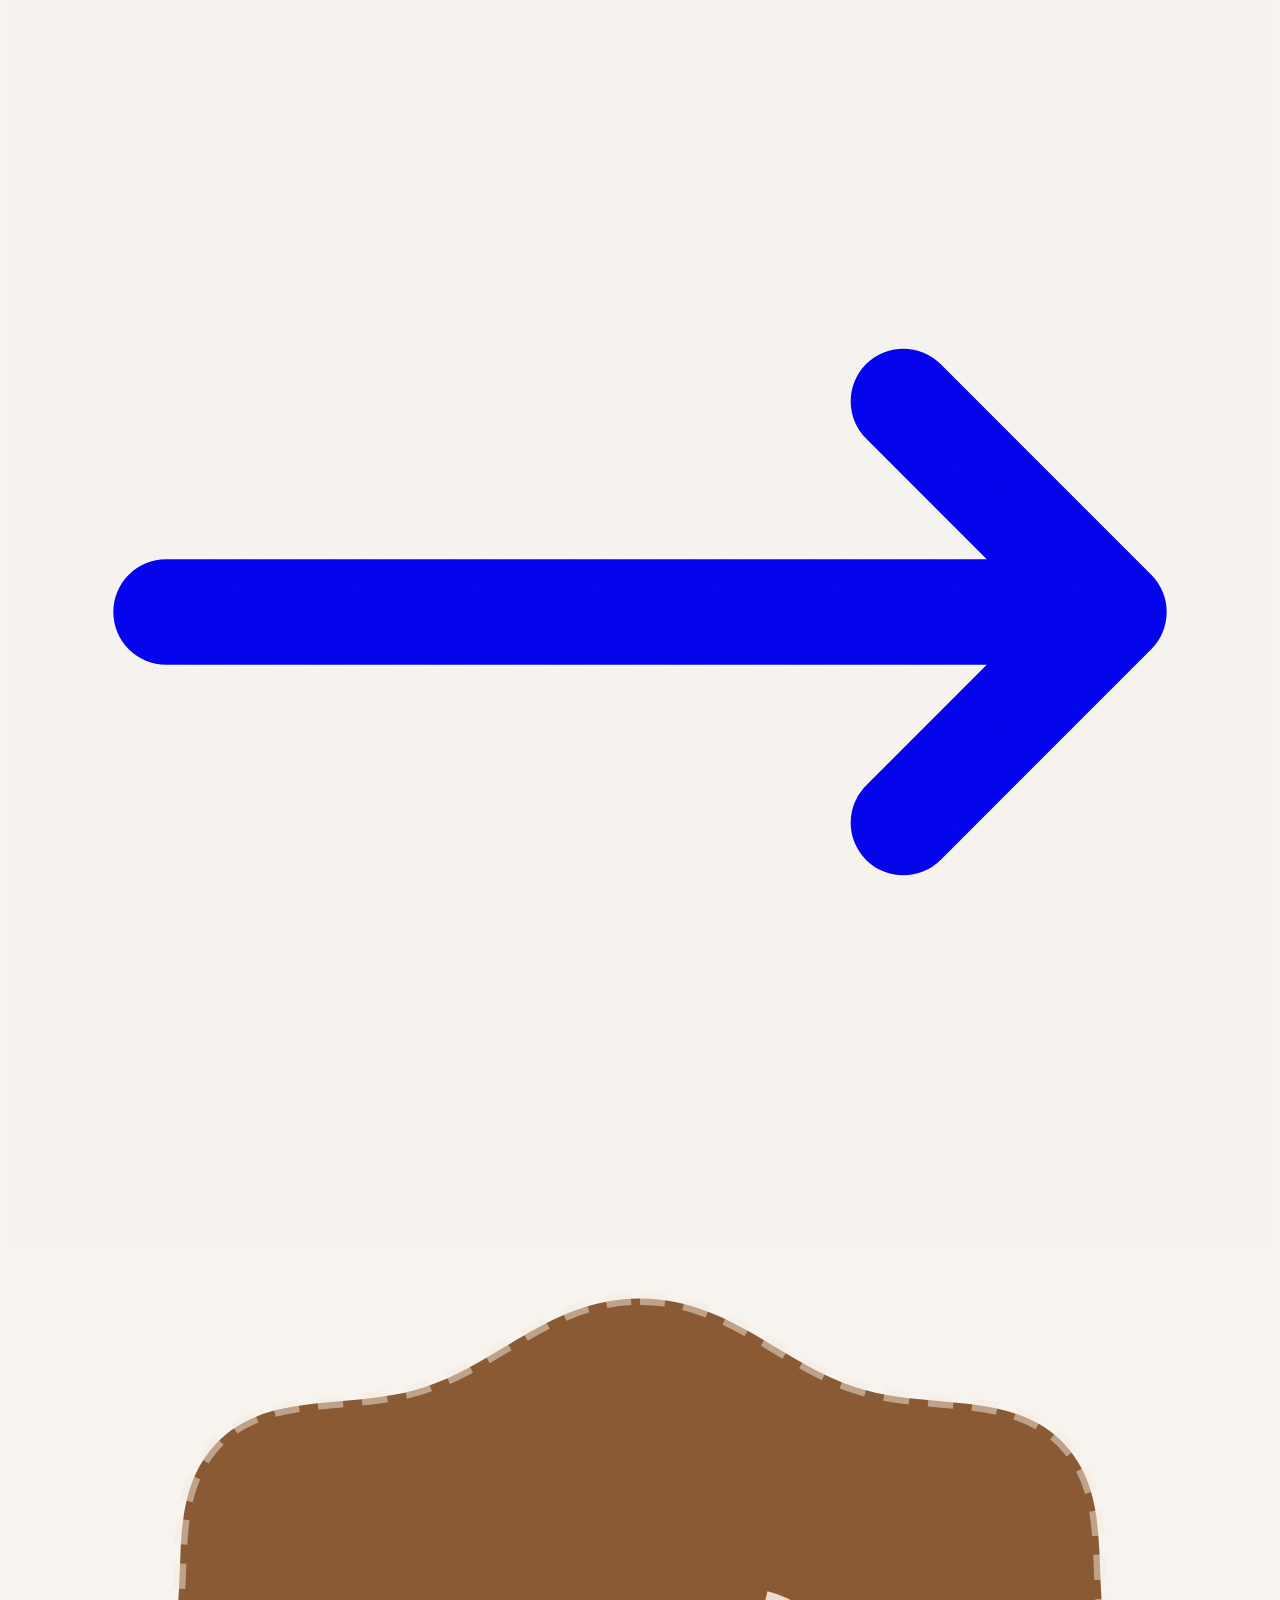
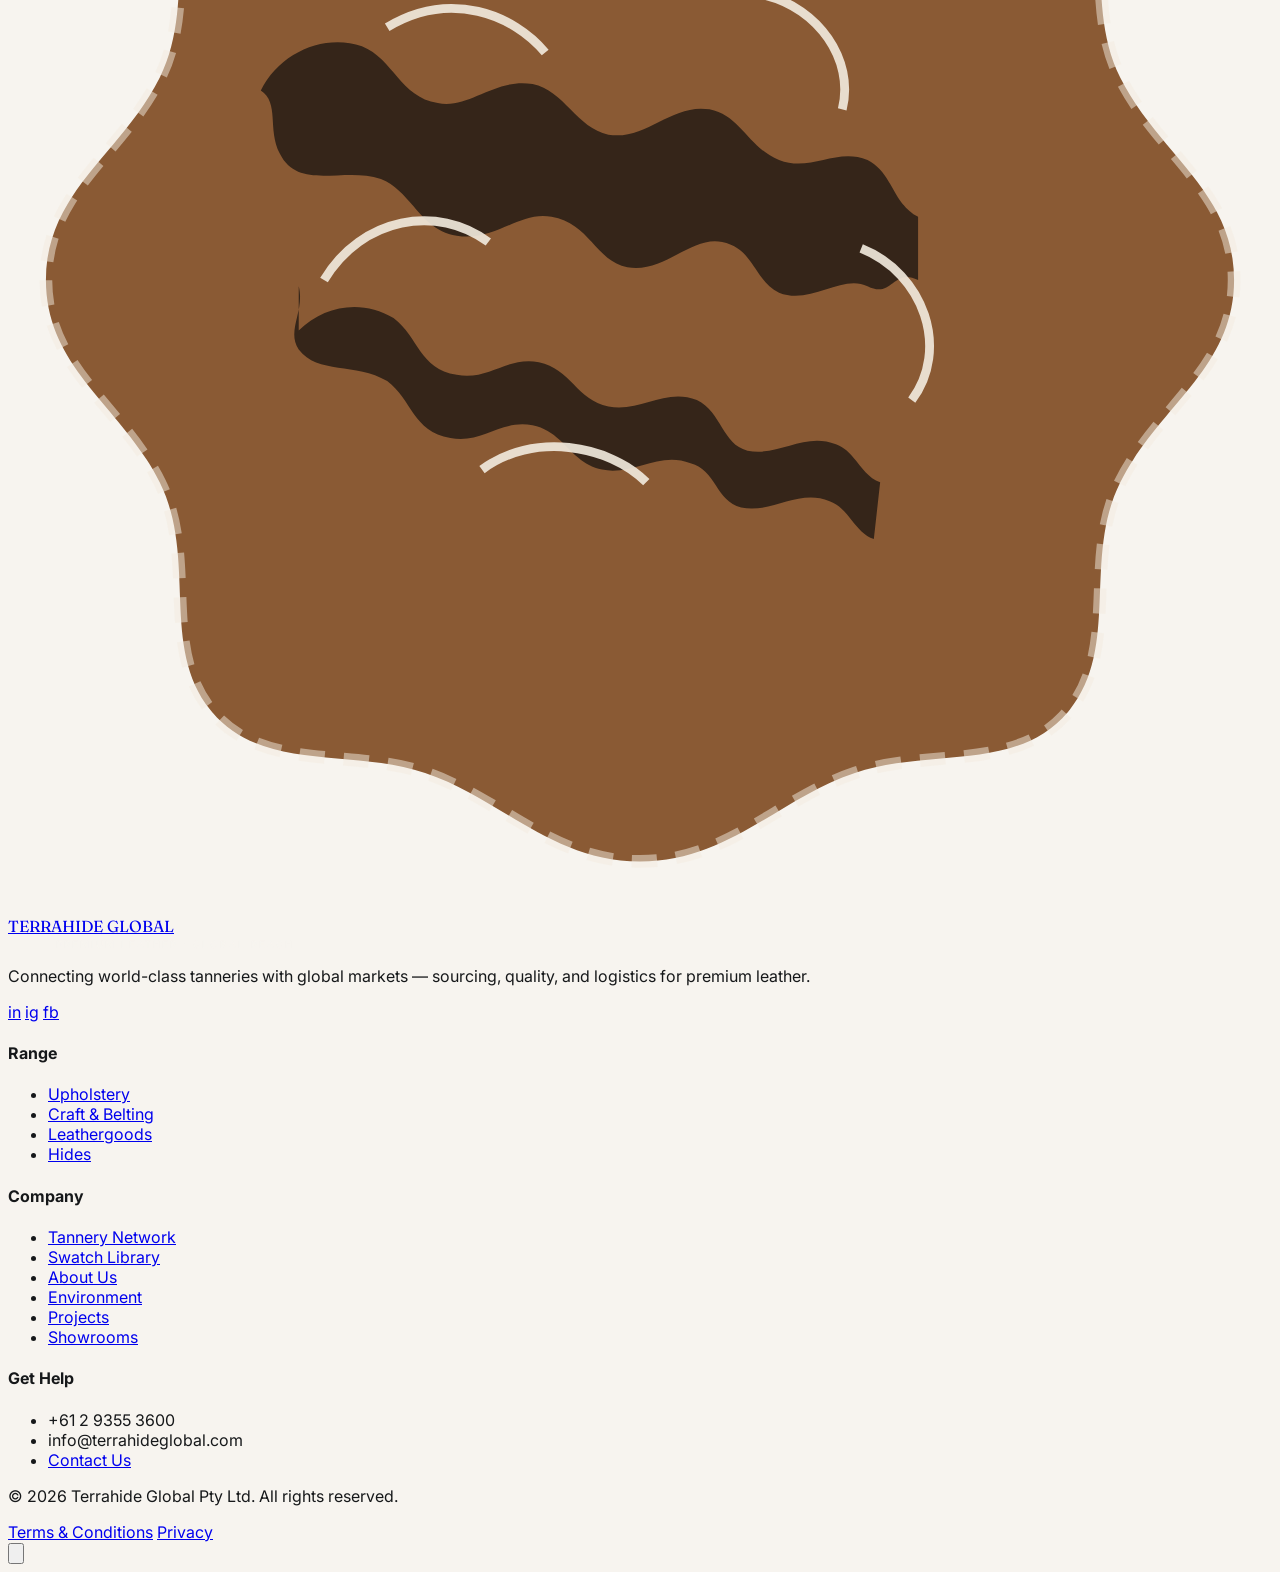
==== commit 8445b8d6: "Add "Premium Leather · Global Reach" tagline under the wordmark Added as a subtitle beneath the logo" ====
--- a/about.html
+++ b/about.html
@@ -91,6 +91,7 @@
       <a href="index.html" class="brand-mark flex flex-col items-center justify-self-center group">
         <img src="assets/img/logo-mark.svg" class="w-9 h-9 transition-transform duration-500 group-hover:rotate-12" alt="Terrahide Global" />
         <span class="font-display text-lg tracking-tight leading-none mt-1 whitespace-nowrap">TERRAHIDE <span class="text-hide">GLOBAL</span></span>
+        <span class="brand-tagline">Premium Leather &middot; Global Reach</span>
       </a>
 
       <!-- Right nav + actions -->
@@ -282,11 +283,12 @@
 <footer class="bg-ink text-white/70 pt-20 pb-8">
   <div class="max-w-7xl mx-auto px-6 lg:px-10 grid md:grid-cols-5 gap-10">
     <div class="md:col-span-2">
-      <a href="index.html" class="flex items-center gap-3 mb-4">
+      <a href="index.html" class="flex items-center gap-3 mb-1">
         <img src="assets/img/logo-mark.svg" class="w-9 h-9" alt="" />
         <span class="font-display text-lg text-white">TERRAHIDE GLOBAL</span>
       </a>
-      <p class="text-sm leading-relaxed max-w-xs">Connecting world-class tanneries with global markets — sourcing, quality, and logistics for premium leather.</p>
+      <p class="footer-tagline" style="padding-left:48px;">Premium Leather &middot; Global Reach</p>
+      <p class="text-sm leading-relaxed max-w-xs mt-4">Connecting world-class tanneries with global markets — sourcing, quality, and logistics for premium leather.</p>
       <div class="flex gap-3 mt-6">
         <a href="#" class="w-9 h-9 rounded-full border border-white/20 flex items-center justify-center hover:bg-hide hover:border-hide transition-colors">in</a>
         <a href="#" class="w-9 h-9 rounded-full border border-white/20 flex items-center justify-center hover:bg-hide hover:border-hide transition-colors">ig</a>
--- a/assets/css/site.css
+++ b/assets/css/site.css
@@ -707,6 +707,30 @@
   transform: scale(0.88);
 }
 
+/* Brand tagline under the wordmark (header + footer) */
+.brand-tagline{
+  font-size: 9.5px;
+  letter-spacing: 0.22em;
+  text-transform: uppercase;
+  color: var(--th-ink-soft);
+  white-space: nowrap;
+  margin-top: 3px;
+  transition: max-height .4s ease, opacity .3s ease, margin .4s ease;
+}
+.header-shell.is-compact .brand-tagline{
+  max-height: 0;
+  opacity: 0;
+  margin-top: 0;
+  overflow: hidden;
+}
+.footer-tagline{
+  font-size: 10px;
+  letter-spacing: 0.2em;
+  text-transform: uppercase;
+  color: rgba(247,244,239,0.4);
+  margin-top: 2px;
+}
+
 @keyframes spin-slow{ to{ transform: rotate(360deg); } }
 
 /* ===================== Partner marquee (grayscale -> color) ===================== */
@@ -1370,68 +1394,84 @@
 }
 
 /* ===================== Grade cards (replaces plain table) ===================== */
-.grade-card{
-  position: relative;
-  background: #fff;
-  border: 1px solid var(--th-line);
-  border-radius: 22px;
-  padding: 30px 28px 32px;
-  transition: transform .55s cubic-bezier(.22,.68,0,1), box-shadow .55s ease, border-color .4s ease;
-  overflow: hidden;
-}
-.grade-card::before{
-  content: "";
-  position: absolute; inset: 0 0 auto 0;
-  height: 3px;
-  background: linear-gradient(90deg, var(--th-hide), var(--th-hide-light));
-  transform: scaleX(0);
-  transform-origin: left;
-  transition: transform .6s cubic-bezier(.22,.68,0,1);
-}
-.grade-card:hover{
-  transform: translateY(-8px);
-  box-shadow: 0 34px 60px -34px rgba(22,24,26,.4);
-  border-color: transparent;
-}
-.grade-card:hover::before{ transform: scaleX(1); }
-
-.grade-card.featured{
-  background: var(--th-teal-deep);
-  border-color: transparent;
-  color: #F7F4EF;
-}
-.grade-card.featured::before{ transform: scaleX(1); }
-.grade-card.featured .grade-name{ color: #F7F4EF; }
-.grade-card.featured .grade-spec{ color: rgba(247,244,239,.62); }
-.grade-card.featured .grade-line{ border-color: rgba(247,244,239,.16); }
-.grade-card.featured .grade-yes{ color: var(--th-hide-light); }
-.grade-card.featured .grade-no{ color: rgba(247,244,239,.28); }
-
-.grade-swatch{
-  width: 100%; height: 108px;
-  border-radius: 14px;
-  overflow: hidden;
-  margin-bottom: 22px;
-}
-.grade-swatch img{ width: 100%; height: 100%; object-fit: cover; }
-
-.grade-name{ font-family: 'Fraunces', serif; }
-.grade-spec{
-  display: flex; align-items: center; justify-content: space-between;
-  gap: 14px;
-  padding: 11px 0;
-  font-size: 13px;
-  color: var(--th-ink-soft);
-}
-.grade-line{ border-bottom: 1px solid var(--th-line); }
-.grade-yes{ color: var(--th-teal); font-weight: 600; }
-.grade-no{ color: var(--th-line); }
-.grade-badge{
-  position: absolute; top: 18px; right: 18px;
-  font-size: 9.5px; letter-spacing: .16em; text-transform: uppercase;
-  padding: 5px 11px; border-radius: 999px;
-  background: var(--th-hide-light); color: #16181A; font-weight: 700;
-}
+/* ===================== Leather grades: vertical stacked reveal ===================== */
+.grade-list{
+  display: flex;
+  flex-direction: column;
+}
+.grade-row{
+  display: flex;
+  align-items: baseline;
+  gap: 16px;
+  width: 100%;
+  text-align: left;
+  padding: 20px 4px;
+  border-top: 1px solid rgba(247,244,239,.12);
+  cursor: pointer;
+  transition: padding-left .35s cubic-bezier(.22,.68,0,1);
+}
+.grade-list .grade-row:last-of-type{ border-bottom: 1px solid rgba(247,244,239,.12); }
+.grade-row-num{
+  font-family: 'Fraunces', serif;
+  font-size: 14px;
+  color: rgba(247,244,239,.35);
+  transition: color .35s ease;
+}
+.grade-row-name{
+  font-family: 'Fraunces', serif;
+  font-size: 26px;
+  color: rgba(247,244,239,.5);
+  transition: color .35s ease;
+  flex: 1;
+}
+.grade-row-tag{
+  font-size: 10px;
+  letter-spacing: .14em;
+  text-transform: uppercase;
+  color: rgba(247,244,239,.28);
+  transition: color .35s ease;
+}
+.grade-row:hover{ padding-left: 12px; }
+.grade-row.is-active{ padding-left: 12px; }
+.grade-row.is-active .grade-row-num{ color: var(--th-hide-light); }
+.grade-row.is-active .grade-row-name{ color: #F7F4EF; }
+.grade-row.is-active .grade-row-tag{ color: rgba(247,244,239,.6); }
+
+.grade-panel{ position: relative; }
+.grade-panel-img{
+  width: 100%;
+  aspect-ratio: 16/9;
+  border-radius: 18px;
+  overflow: hidden;
+  position: relative;
+}
+.grade-panel-img img{
+  width: 100%; height: 100%; object-fit: cover;
+  opacity: 0;
+  transform: scale(1.04);
+  transition: opacity .5s ease, transform .8s cubic-bezier(.22,.68,0,1);
+}
+.grade-panel-img img.is-shown{ opacity: 1; transform: scale(1); }
+.grade-panel-body{ margin-top: 26px; }
+.grade-panel-body [data-grade-tier], .grade-panel-body [data-grade-title], .grade-panel-body [data-grade-desc]{
+  transition: opacity .35s ease, transform .4s cubic-bezier(.22,.68,0,1);
+}
+.grade-panel-body.is-fading [data-grade-tier], .grade-panel-body.is-fading [data-grade-title], .grade-panel-body.is-fading [data-grade-desc]{
+  opacity: 0;
+  transform: translateY(6px);
+}
+.grade-panel-specs{
+  display: grid;
+  grid-template-columns: repeat(3, minmax(0,1fr));
+  gap: 20px;
+  margin-top: 28px;
+  padding-top: 24px;
+  border-top: 1px solid rgba(247,244,239,.14);
+}
+.gp-spec{ display: flex; flex-direction: column; gap: 6px; }
+.gp-spec span{ font-size: 11px; text-transform: uppercase; letter-spacing: .1em; color: rgba(247,244,239,.4); }
+.gp-spec strong{ font-size: 15px; font-weight: 600; color: var(--th-hide-light); }
+.gp-spec strong.gp-no{ color: rgba(247,244,239,.3); }
 
 /* ===================== Lookbook video panel ===================== */
 .lb-video{
@@ -2081,111 +2121,180 @@
   margin-top: 4px;
 }
 
-/* ===================== Certification cards (modern) ===================== */
-.cert-grid{
+/* ===================== Certifications: audit-ledger timeline ===================== */
+.ledger{
+  position: relative;
   display: grid;
   grid-template-columns: repeat(2, 1fr);
-  gap: 14px;
+  gap: 22px 14px;
 }
 @media (min-width: 768px){
-  .cert-grid{ grid-template-columns: repeat(5, 1fr); }
-}
-
-.cert-card{
-  position: relative;
-  background: #fff;
-  border: 1px solid var(--th-line);
-  border-radius: 18px;
-  padding: 26px 18px 20px;
+  .ledger{ grid-template-columns: repeat(5, 1fr); gap: 0; }
+}
+
+.ledger-rail{
+  display: none;
+}
+@media (min-width: 768px){
+  .ledger-rail{
+    display: block;
+    position: absolute;
+    top: 30px; left: 8%; right: 8%;
+    height: 1px;
+    background: repeating-linear-gradient(90deg, var(--th-line) 0 6px, transparent 6px 12px);
+    z-index: 0;
+  }
+}
+
+.ledger-entry{
+  position: relative;
+  z-index: 1;
+  display: flex;
+  flex-direction: column;
+  align-items: center;
   text-align: center;
-  overflow: hidden;
-  transition: transform .5s cubic-bezier(.22,.68,0,1), box-shadow .5s ease, border-color .4s ease;
-}
-.cert-card:hover{
-  transform: translateY(-6px);
-  box-shadow: 0 30px 54px -30px rgba(22,24,26,.35);
-  border-color: transparent;
-}
-
-/* Gold sweep line that grows in on hover */
-.cert-card::before{
-  content: "";
-  position: absolute; inset: 0 0 auto 0;
-  height: 3px;
-  background: linear-gradient(90deg, var(--th-hide), var(--th-hide-light));
-  transform: scaleX(0);
-  transform-origin: left;
-  transition: transform .55s cubic-bezier(.22,.68,0,1);
-}
-.cert-card:hover::before{ transform: scaleX(1); }
-
-.cert-mark{
-  width: 60px; height: 60px;
-  margin: 0 auto 14px;
+  gap: 12px;
+  padding: 4px 6px 14px;
+  background: none;
+  border: none;
+  cursor: pointer;
+}
+
+.ledger-stamp{
+  width: 62px; height: 62px;
   border-radius: 999px;
   border: 1.5px solid var(--th-line);
+  background: var(--th-bg);
   display: flex; align-items: center; justify-content: center;
   position: relative;
-  transition: border-color .4s ease;
-}
-.cert-card:hover .cert-mark{ border-color: var(--th-hide-light); }
-
-/* Rotating dashed ring, spins continuously but subtly */
-.cert-mark::before{
+  transition: border-color .35s ease, transform .35s cubic-bezier(.22,.68,0,1), box-shadow .35s ease;
+}
+.ledger-stamp span{
+  font-family: 'Fraunces', serif;
+  font-weight: 500;
+  font-size: 15px;
+  color: var(--th-hide);
+}
+.ledger-stamp::before{
   content: "";
   position: absolute; inset: -6px;
   border-radius: 999px;
   border: 1px dashed var(--th-hide-light);
-  opacity: .45;
-  animation: spin-slow 22s linear infinite;
-}
-
-.cert-mark span{
-  font-family: 'Fraunces', serif;
-  font-weight: 500;
-  color: var(--th-hide);
-}
-
-.cert-name{
+  opacity: 0;
+  transition: opacity .3s ease;
+}
+.ledger-entry:hover .ledger-stamp{ transform: translateY(-3px); border-color: var(--th-hide-light); }
+.ledger-entry.is-open .ledger-stamp{
+  border-color: var(--th-hide-light);
+  box-shadow: 0 10px 24px -12px rgba(123,45,59,.35);
+}
+.ledger-entry.is-open .ledger-stamp::before{ opacity: .5; animation: spin-slow 22s linear infinite; }
+
+.ledger-label{
   font-size: 12px;
   font-weight: 700;
-  letter-spacing: .04em;
+  letter-spacing: .03em;
+  color: var(--th-ink-soft);
+  line-height: 1.3;
+  transition: color .3s ease;
+}
+.ledger-entry.is-open .ledger-label{ color: var(--th-ink); }
+
+.ledger-chevron{
+  width: 13px; height: 13px;
+  color: var(--th-ink-soft);
+  opacity: .5;
+  transition: transform .35s cubic-bezier(.22,.68,0,1), opacity .3s ease;
+}
+.ledger-entry.is-open .ledger-chevron{ transform: rotate(180deg); opacity: 1; color: var(--th-hide); }
+
+/* Expanding record panel below the rail */
+.ledger-record{
+  max-height: 0;
+  opacity: 0;
+  overflow: hidden;
+  transition: max-height .5s cubic-bezier(.22,.68,0,1), opacity .4s ease;
+}
+.ledger-record.is-open{ opacity: 1; }
+.ledger-record-inner{
+  border-top: 1px solid var(--th-line);
+  margin-top: 22px;
+  padding-top: 26px;
+  display: grid;
+  grid-template-columns: 1.4fr 1fr;
+  gap: 28px;
+}
+@media (max-width: 640px){ .ledger-record-inner{ grid-template-columns: 1fr; gap: 18px; } }
+.ledger-record-covers{
+  font-family: 'Fraunces', serif;
+  font-size: 18px;
+  line-height: 1.5;
   color: var(--th-ink);
-  line-height: 1.3;
-}
-.cert-sub{
-  font-size: 10.5px;
+}
+.ledger-record-meta{
+  display: grid;
+  grid-template-columns: repeat(2, 1fr);
+  gap: 16px 24px;
+  align-content: start;
+}
+.ledger-record-meta div{ display: flex; flex-direction: column; gap: 3px; }
+.ledger-record-meta span{
+  font-size: 10px;
+  letter-spacing: .12em;
+  text-transform: uppercase;
   color: var(--th-ink-soft);
-  margin-top: 3px;
-}
-
-/* Detail line revealed on hover */
-.cert-detail{
-  max-height: 0;
-  opacity: 0;
-  overflow: hidden;
-  transition: max-height .5s cubic-bezier(.22,.68,0,1), opacity .4s ease;
-}
-.cert-card:hover .cert-detail{ max-height: 60px; opacity: 1; margin-top: 10px; }
-.cert-detail p{
-  font-size: 10.5px;
+}
+.ledger-record-meta strong{
+  font-size: 13px;
+  color: var(--th-hide-dark);
+  font-weight: 600;
+}
+
+/* ===================== Workshop-floor index scroller ===================== */
+.idx-scroller{
+  display: flex;
+  gap: 0;
+  overflow-x: auto;
+  scroll-snap-type: x mandatory;
+  scroll-behavior: smooth;
+  scrollbar-width: none;
+  padding: 4px 6px 12px 24px;
+}
+@media (min-width: 1024px){ .idx-scroller{ padding-left: max(24px, calc((100vw - 1280px) / 2 + 24px)); } }
+.idx-scroller::-webkit-scrollbar{ display: none; }
+.idx-item{
+  flex-shrink: 0;
+  width: 240px;
+  scroll-snap-align: start;
+  padding: 0 20px;
+  position: relative;
+}
+.idx-num{
+  display: block;
+  font-family: 'Fraunces', serif;
+  font-size: 52px;
+  line-height: 1;
+  color: transparent;
+  -webkit-text-stroke: 1.5px var(--th-line);
+  transition: -webkit-text-stroke-color .3s ease, color .3s ease;
+}
+.idx-item:hover .idx-num{ -webkit-text-stroke-color: var(--th-hide-light); }
+.idx-thumb{
+  display: block;
+  margin-top: 10px;
+  border-radius: 12px;
+  overflow: hidden;
+  aspect-ratio: 4/5;
+}
+.idx-thumb img{
+  width: 100%; height: 100%; object-fit: cover;
+  transition: transform .5s cubic-bezier(.22,.68,0,1);
+}
+.idx-item:hover .idx-thumb img{ transform: scale(1.05); }
+.idx-caption{
+  display: block;
+  margin-top: 12px;
+  font-size: 13px;
   color: var(--th-ink-soft);
-  line-height: 1.5;
-  padding-top: 10px;
-  border-top: 1px solid var(--th-line);
-}
-
-/* Verified check chip in the corner */
-.cert-check{
-  position: absolute; top: 12px; right: 12px;
-  width: 18px; height: 18px;
-  border-radius: 999px;
-  background: var(--th-teal);
-  color: #F7F4EF;
-  display: flex; align-items: center; justify-content: center;
-  font-size: 10px;
-  opacity: 0;
-  transform: scale(.5);
-  transition: opacity .35s ease, transform .4s cubic-bezier(.22,.68,0,1);
-}
-.cert-card:hover .cert-check{ opacity: 1; transform: scale(1); }
+  line-height: 1.4;
+}
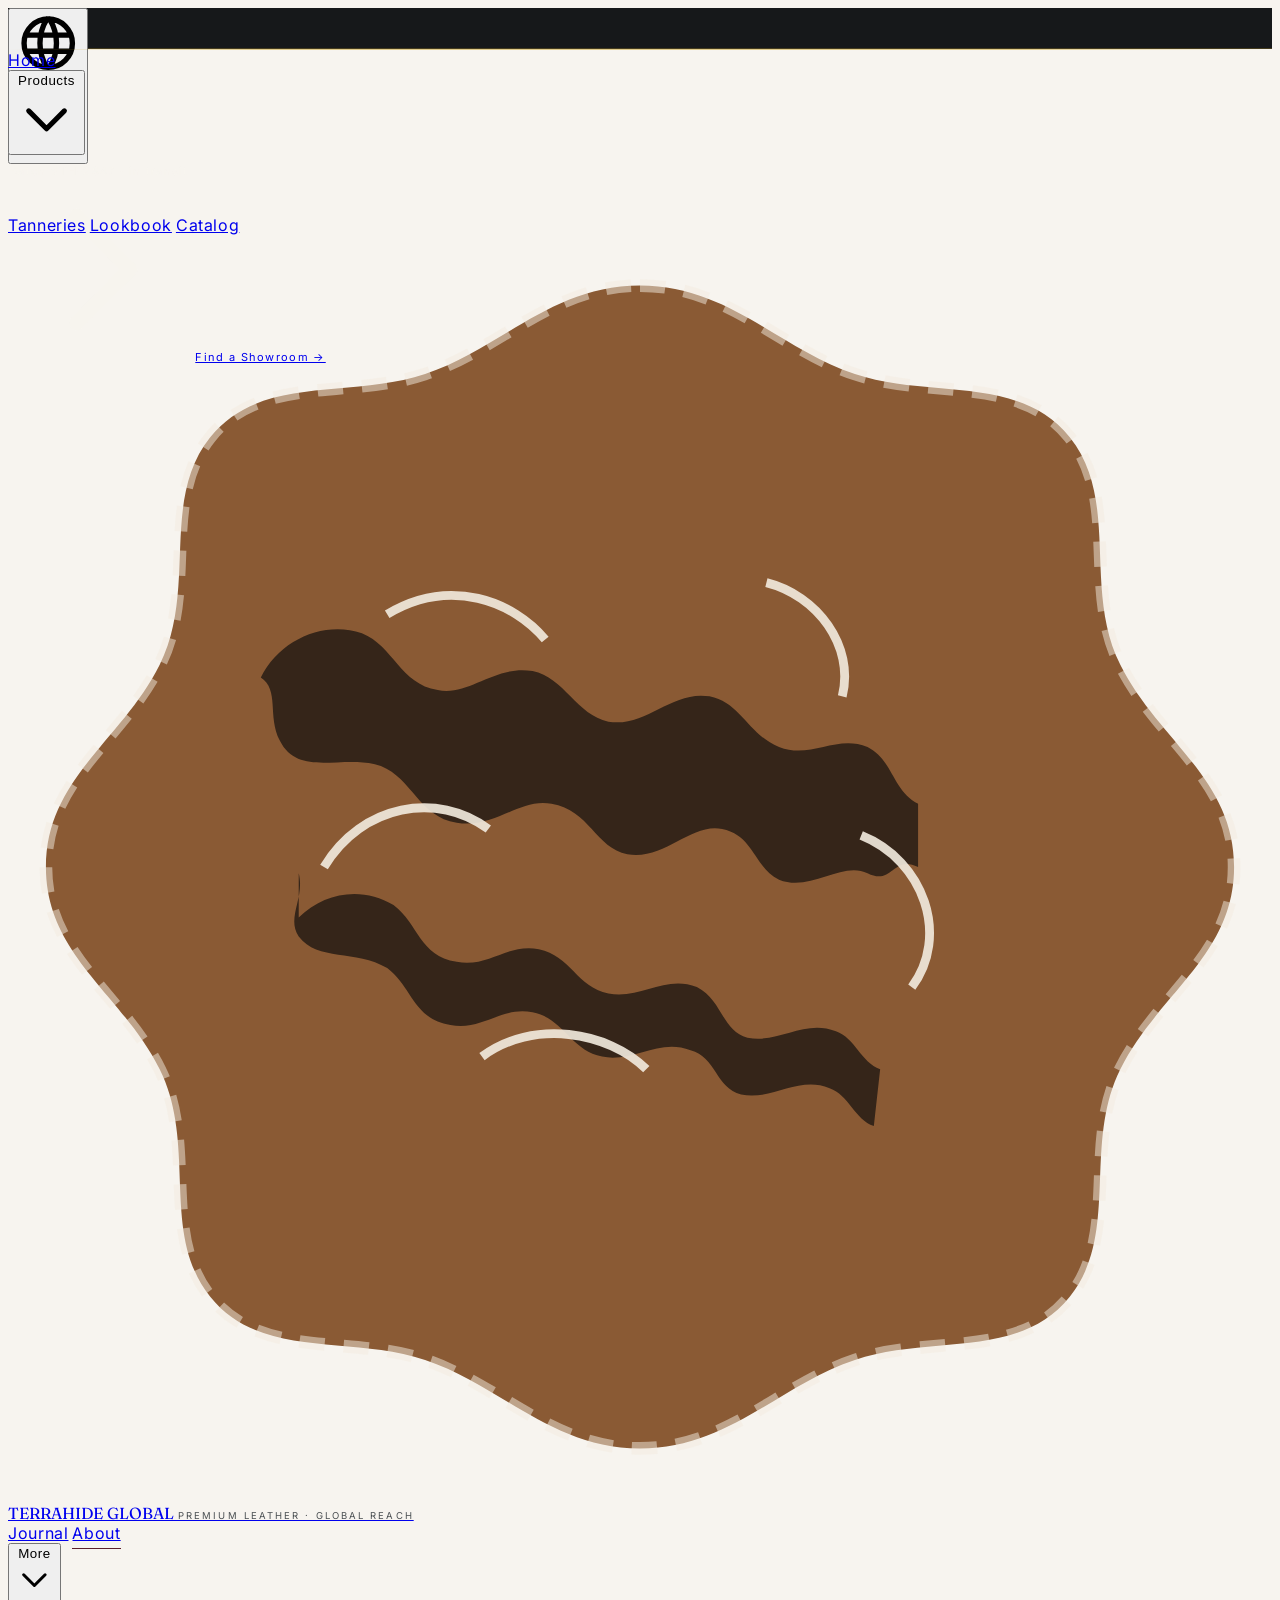
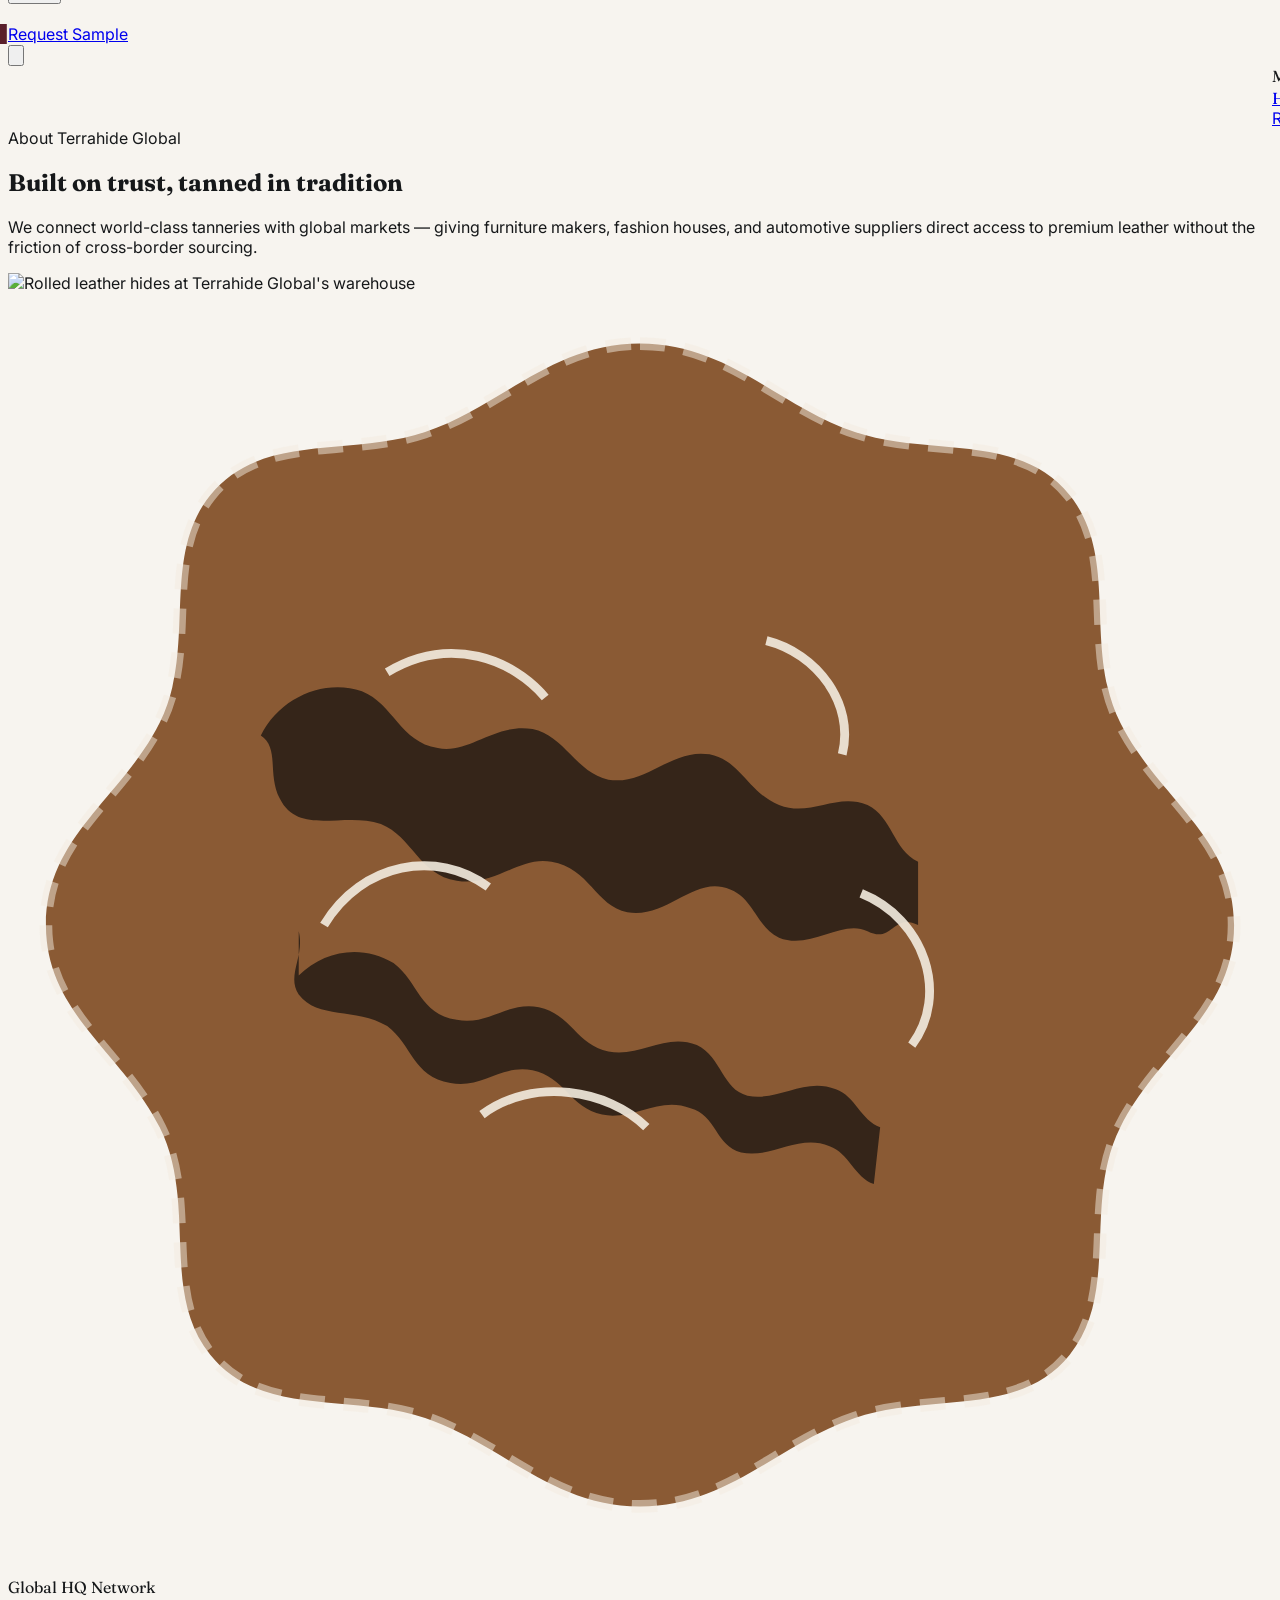
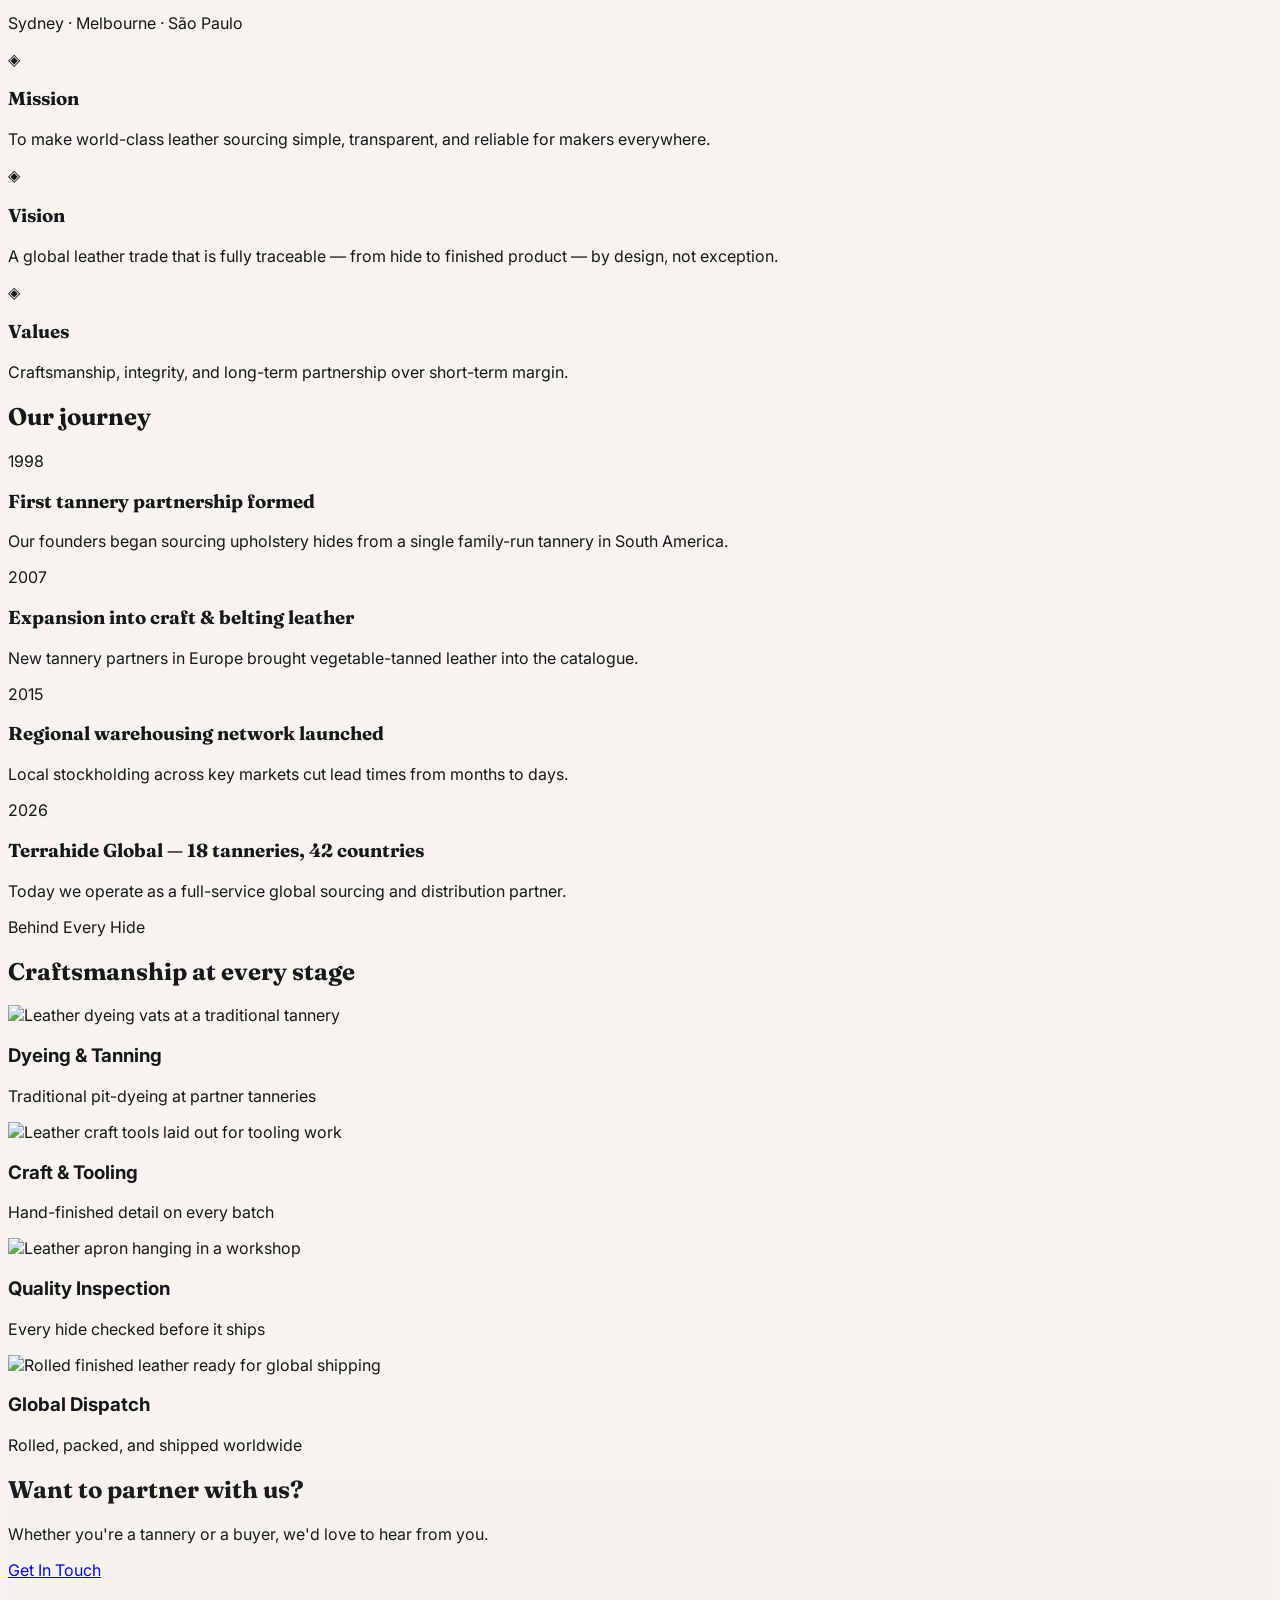
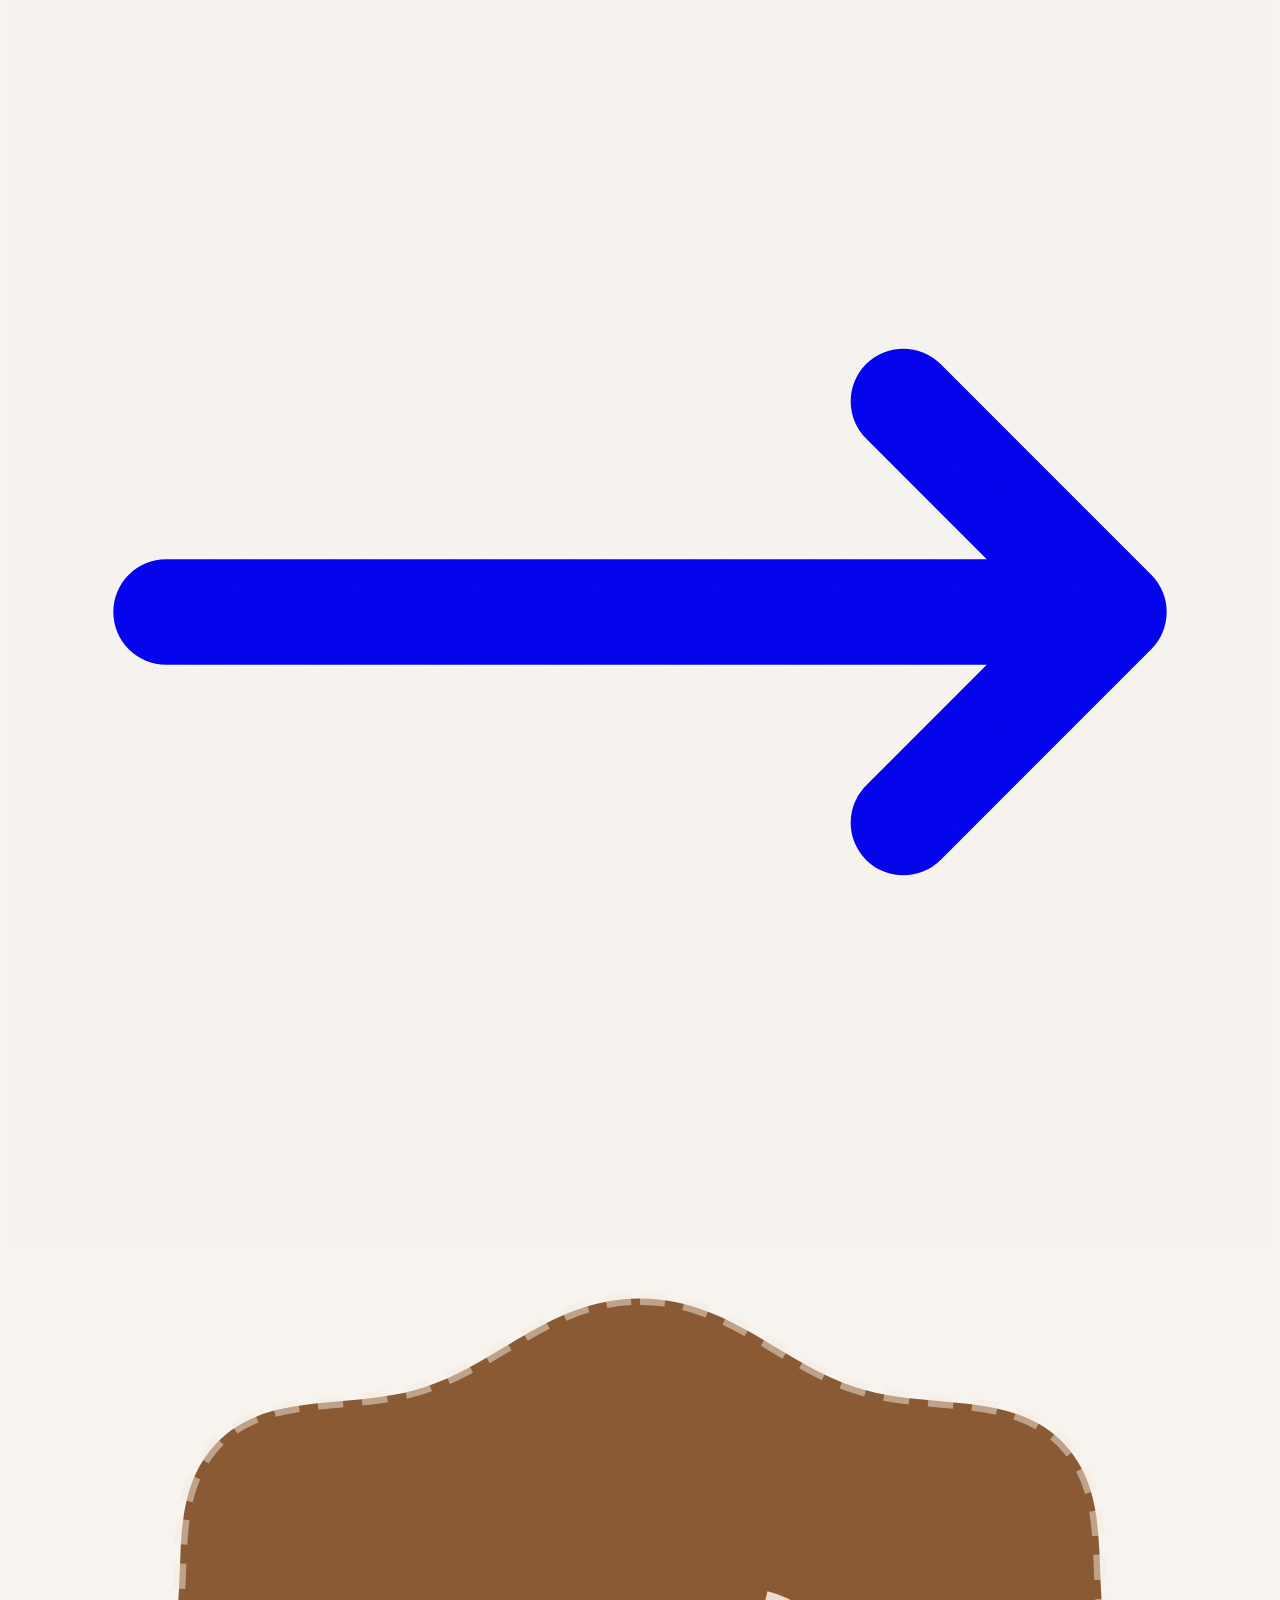
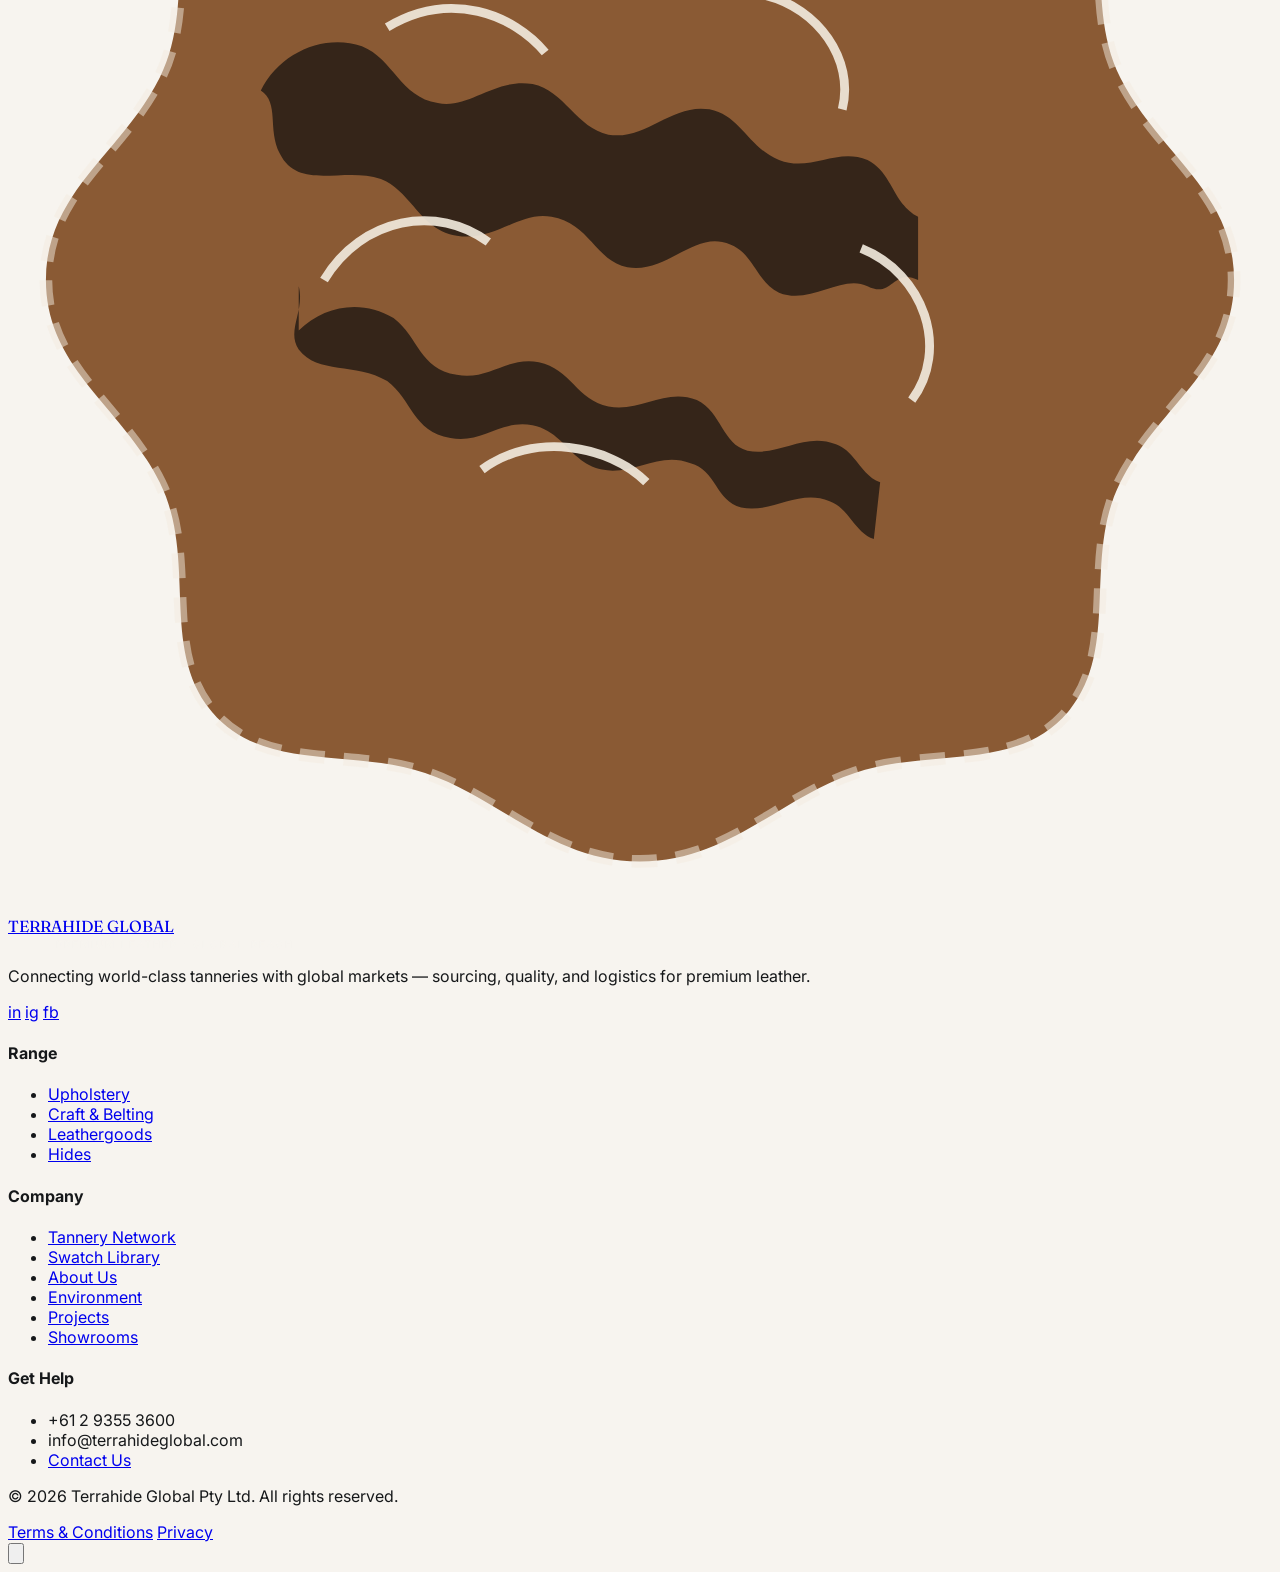
==== commit dafd3f6b: "Add Catalog page with a real 3D page-flip book interaction New catalog.html: a cover, contents sprea" ====
--- a/about.html
+++ b/about.html
@@ -85,6 +85,7 @@
 
         <a href="tanneries.html" class="nav-link py-2">Tanneries</a>
         <a href="lookbook.html" class="nav-link py-2">Lookbook</a>
+        <a href="catalog.html" class="nav-link py-2">Catalog</a>
       </nav>
 
       <!-- Center logo -->
@@ -135,6 +136,7 @@
     <a href="products.html" class="py-3 border-b border-white/10">Products</a>
     <a href="tanneries.html" class="py-3 border-b border-white/10">Tanneries</a>
     <a href="lookbook.html" class="py-3 border-b border-white/10">Lookbook</a>
+    <a href="catalog.html" class="py-3 border-b border-white/10">Catalog</a>
     <a href="journal.html" class="py-3 border-b border-white/10">Journal</a>
     <a href="swatches.html" class="py-3 border-b border-white/10">Swatches</a>
     <a href="projects.html" class="py-3 border-b border-white/10">Projects</a>
--- a/assets/css/site.css
+++ b/assets/css/site.css
@@ -2298,3 +2298,338 @@
   color: var(--th-ink-soft);
   line-height: 1.4;
 }
+
+/* ===================== Contact page: office status ===================== */
+.status-dot{
+  width: 8px; height: 8px; border-radius: 50%;
+  background: var(--th-ink-soft);
+  flex-shrink: 0;
+}
+.status-dot.is-open{
+  background: #4ADE80;
+  box-shadow: 0 0 0 0 rgba(74,222,128,.55);
+  animation: ticker-pulse 2s infinite;
+}
+.status-dot.is-closed{ background: var(--th-hide); }
+
+/* ===================== Contact page: multi-step form ===================== */
+.step-track{
+  height: 3px;
+  background: var(--th-line);
+  border-radius: 999px;
+  overflow: hidden;
+}
+.step-track-fill{
+  height: 100%;
+  width: 33.33%;
+  background: linear-gradient(90deg, var(--th-hide), var(--th-hide-light));
+  border-radius: 999px;
+  transition: width .5s cubic-bezier(.22,.68,0,1);
+}
+.step-labels{
+  display: flex;
+  justify-content: space-between;
+  margin-top: 12px;
+}
+.step-label{
+  display: flex; align-items: center; gap: 8px;
+  font-size: 11px;
+  letter-spacing: .06em;
+  text-transform: uppercase;
+  font-weight: 600;
+  color: var(--th-ink-soft);
+  opacity: .5;
+  transition: opacity .3s ease, color .3s ease;
+}
+.step-label.active,
+.step-label.done{ opacity: 1; }
+.step-label.active{ color: var(--th-ink); }
+.step-label.done{ color: var(--th-hide); }
+.step-num{
+  width: 20px; height: 20px;
+  border-radius: 50%;
+  border: 1.5px solid currentColor;
+  display: flex; align-items: center; justify-content: center;
+  font-size: 10px;
+  flex-shrink: 0;
+}
+.step-label.done .step-num{ background: var(--th-hide); border-color: var(--th-hide); color: #fff; }
+@media (max-width: 560px){ .step-label span:not(.step-num){ display: none; } }
+
+.form-step{
+  display: none;
+  animation: form-step-in .4s cubic-bezier(.22,.68,0,1);
+}
+.form-step.active{ display: block; }
+@keyframes form-step-in{
+  from{ opacity: 0; transform: translateX(12px); }
+  to{ opacity: 1; transform: translateX(0); }
+}
+
+.enquiry-grid{
+  display: grid;
+  grid-template-columns: repeat(2, 1fr);
+  gap: 12px;
+}
+@media (min-width: 480px){ .enquiry-grid{ grid-template-columns: repeat(3, 1fr); } }
+.enquiry-card{
+  position: relative;
+  display: flex;
+  flex-direction: column;
+  align-items: center;
+  gap: 8px;
+  text-align: center;
+  padding: 20px 12px;
+  border: 1.5px solid var(--th-line);
+  border-radius: 16px;
+  cursor: pointer;
+  transition: border-color .25s ease, background .25s ease;
+}
+.enquiry-card input{ position: absolute; opacity: 0; pointer-events: none; }
+.enquiry-card:hover{ border-color: var(--th-hide-light); }
+.enquiry-card:has(input:checked){
+  border-color: var(--th-hide);
+  background: rgba(123,45,59,.05);
+}
+.enquiry-icon{ font-size: 22px; color: var(--th-hide); }
+.enquiry-name{ font-size: 12.5px; font-weight: 600; }
+
+.review-card{
+  background: var(--th-cream);
+  border-radius: 16px;
+  padding: 18px 20px;
+}
+.review-title{
+  font-size: 11px;
+  letter-spacing: .1em;
+  text-transform: uppercase;
+  color: var(--th-ink-soft);
+  font-weight: 600;
+  margin-bottom: 10px;
+}
+.review-row{
+  display: flex; justify-content: space-between; gap: 12px;
+  padding: 7px 0;
+  font-size: 13px;
+  border-top: 1px solid var(--th-line);
+}
+.review-row:first-of-type{ border-top: none; }
+.review-row span{ color: var(--th-ink-soft); }
+.review-row strong{ font-weight: 600; text-align: right; }
+
+/* ===================== Contact page: quick-question widget ===================== */
+.quick-chat{
+  position: fixed;
+  bottom: 24px; left: 24px;
+  z-index: 40;
+}
+.quick-chat-trigger{
+  width: 56px; height: 56px;
+  border-radius: 50%;
+  background: var(--th-hide);
+  color: #fff;
+  display: flex; align-items: center; justify-content: center;
+  box-shadow: 0 14px 30px -10px rgba(123,45,59,.5);
+  transition: background .25s ease, transform .3s cubic-bezier(.22,.68,0,1);
+}
+.quick-chat-trigger:hover{ background: var(--th-hide-dark); transform: scale(1.05); }
+.quick-chat-panel{
+  position: absolute;
+  bottom: 68px; left: 0;
+  width: 300px;
+  background: #fff;
+  border-radius: 20px;
+  padding: 22px;
+  box-shadow: 0 30px 60px -20px rgba(22,24,26,.35);
+  border: 1px solid var(--th-line);
+  opacity: 0; visibility: hidden;
+  transform: translateY(10px) scale(.97);
+  transform-origin: bottom left;
+  transition: opacity .3s ease, transform .35s cubic-bezier(.22,.68,0,1), visibility .3s;
+}
+.quick-chat.is-open .quick-chat-panel{
+  opacity: 1; visibility: visible;
+  transform: translateY(0) scale(1);
+}
+.quick-chat-head{
+  display: flex; align-items: center; justify-content: space-between;
+}
+.quick-chat-close{
+  width: 26px; height: 26px;
+  display: flex; align-items: center; justify-content: center;
+  color: var(--th-ink-soft);
+  border-radius: 50%;
+  transition: background .2s ease;
+}
+.quick-chat-close:hover{ background: var(--th-cream); }
+.quick-chat-link{
+  display: flex; align-items: center; gap: 12px;
+  padding: 12px;
+  border-radius: 12px;
+  border: 1px solid var(--th-line);
+  margin-top: 8px;
+  transition: border-color .2s ease, background .2s ease;
+}
+.quick-chat-link:hover{ border-color: var(--th-hide-light); background: var(--th-cream); }
+.quick-chat-link-icon{
+  width: 34px; height: 34px;
+  border-radius: 50%;
+  background: var(--th-cream);
+  color: var(--th-hide);
+  display: flex; align-items: center; justify-content: center;
+  font-size: 15px;
+  flex-shrink: 0;
+}
+
+/* ===================== Catalog: 3D flipbook ===================== */
+.flipbook-wrap{
+  max-width: 920px;
+  margin: 0 auto;
+  padding: 0 24px;
+}
+.flipbook{
+  position: relative;
+  width: 100%;
+  aspect-ratio: 4/2.55;
+  perspective: 2600px;
+  margin: 0 auto;
+}
+.fb-sheet{
+  position: absolute;
+  top: 0; left: 50%;
+  width: 50%; height: 100%;
+  transform-origin: left center;
+  transform-style: preserve-3d;
+  transition: transform 1s cubic-bezier(.4,.1,.2,1);
+  z-index: calc(20 - var(--i));
+  cursor: pointer;
+}
+.fb-sheet.flipped{
+  transform: rotateY(-180deg);
+  z-index: calc(1 + var(--i));
+}
+.fb-face{
+  position: absolute;
+  top: 0; left: 0;
+  width: 100%; height: 100%;
+  backface-visibility: hidden;
+  overflow: hidden;
+  box-shadow: 0 0 0 1px rgba(0,0,0,.04);
+}
+.fb-front{ z-index: 2; }
+.fb-back{
+  transform: rotateY(180deg);
+}
+.fb-paper{
+  background: #fff;
+  box-shadow: inset 10px 0 24px -18px rgba(22,24,26,.18);
+}
+.fb-back.fb-paper{ box-shadow: inset -10px 0 24px -18px rgba(22,24,26,.18); }
+.fb-page-inner{
+  padding: 34px 30px;
+  height: 100%;
+  display: flex;
+  flex-direction: column;
+}
+.fb-page-num{
+  font-size: 10px;
+  letter-spacing: .16em;
+  color: var(--th-ink-soft);
+  opacity: .5;
+}
+.fb-page-num-light{ color: rgba(247,244,239,.7); }
+.fb-tier{
+  display: inline-block;
+  margin-top: 14px;
+  font-size: 10px;
+  letter-spacing: .14em;
+  text-transform: uppercase;
+  color: var(--th-hide);
+  font-weight: 700;
+}
+.fb-specs{
+  display: grid;
+  grid-template-columns: repeat(2, 1fr);
+  gap: 14px 20px;
+  margin-top: auto;
+  padding-top: 20px;
+  border-top: 1px solid var(--th-line);
+}
+.fb-specs div{ display: flex; flex-direction: column; gap: 3px; }
+.fb-specs span{ font-size: 10px; text-transform: uppercase; letter-spacing: .1em; color: var(--th-ink-soft); }
+.fb-specs strong{ font-size: 13px; font-weight: 600; color: var(--th-hide-dark); }
+
+.fb-photo-page{ position: relative; }
+.fb-photo-page img{
+  width: 100%; height: 100%;
+  object-fit: cover;
+}
+.fb-photo-page .fb-page-num{
+  position: absolute;
+  bottom: 16px; right: 20px;
+}
+
+.fb-cover{
+  background: linear-gradient(135deg, var(--th-teal-deep), var(--th-ink));
+}
+.fb-cover-closing{ background: linear-gradient(135deg, var(--th-hide-dark), var(--th-ink)); }
+.fb-cover-inner{
+  height: 100%;
+  display: flex;
+  flex-direction: column;
+  align-items: center;
+  justify-content: center;
+  text-align: center;
+  padding: 30px;
+}
+.fb-cover-hint{
+  margin-top: 24px;
+  font-size: 10px;
+  letter-spacing: .14em;
+  text-transform: uppercase;
+  color: var(--th-hide-light);
+  opacity: .8;
+}
+
+.fb-toc{ margin-top: 8px; }
+.fb-toc-row{
+  display: grid;
+  grid-template-columns: 26px 1fr 26px;
+  gap: 10px;
+  align-items: center;
+  padding: 9px 0;
+  font-size: 13px;
+  border-bottom: 1px dashed var(--th-line);
+}
+.fb-toc-row span:first-child{ color: var(--th-hide-light); font-family: 'Fraunces', serif; font-size: 12px; }
+.fb-toc-row span:last-child{ text-align: right; color: var(--th-ink-soft); font-size: 11px; }
+
+.flipbook-controls{
+  display: flex;
+  align-items: center;
+  justify-content: center;
+  gap: 20px;
+  margin-top: 28px;
+}
+.fb-nav-btn{
+  width: 44px; height: 44px;
+  border-radius: 50%;
+  border: 1px solid var(--th-line);
+  display: flex; align-items: center; justify-content: center;
+  transition: background .25s ease, color .25s ease, border-color .25s ease;
+}
+.fb-nav-btn:hover:not(:disabled){ background: var(--th-ink); color: #fff; border-color: var(--th-ink); }
+.fb-nav-btn:disabled{ opacity: .3; cursor: not-allowed; }
+.fb-page-indicator{
+  font-size: 13px;
+  font-variant-numeric: tabular-nums;
+  color: var(--th-ink-soft);
+  min-width: 50px;
+  text-align: center;
+}
+
+@media (max-width: 720px){
+  .flipbook{ aspect-ratio: 3/3.6; }
+  .fb-page-inner{ padding: 24px 18px; }
+  .fb-specs{ grid-template-columns: 1fr 1fr; }
+}
